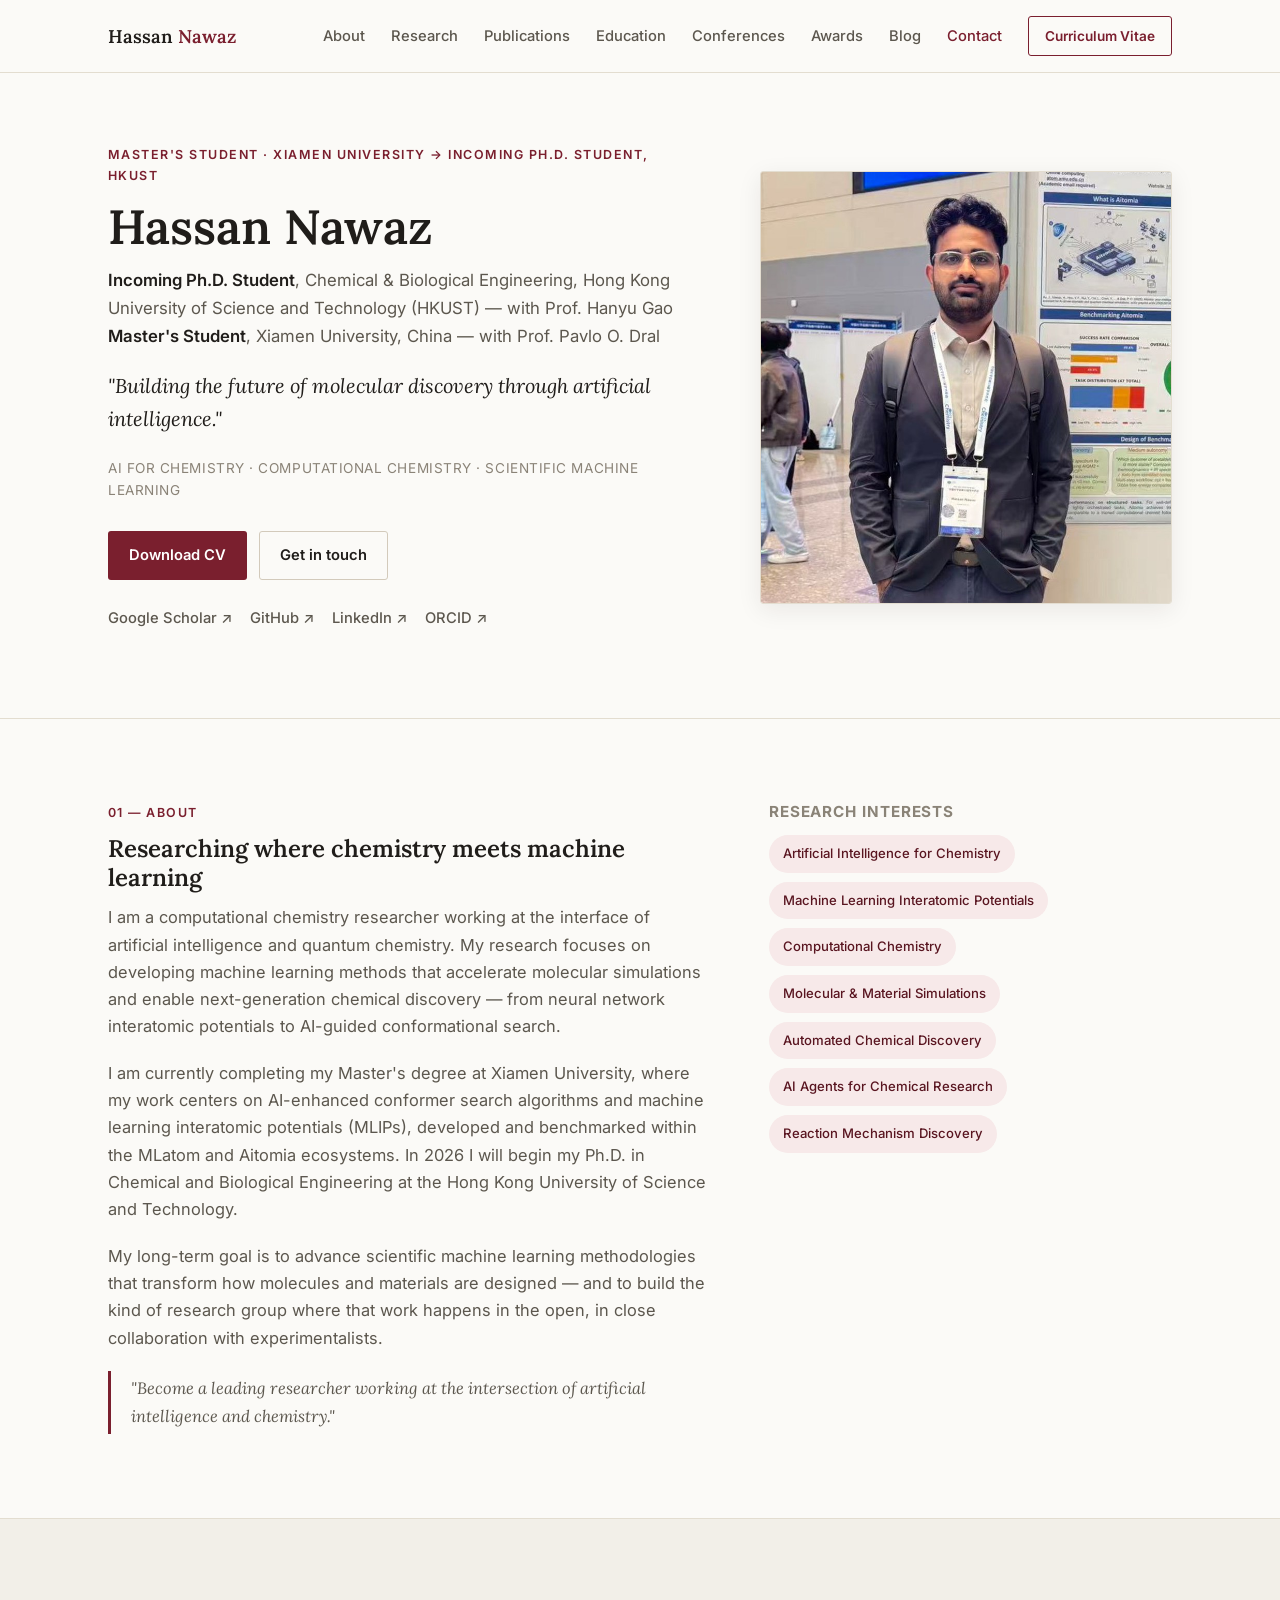
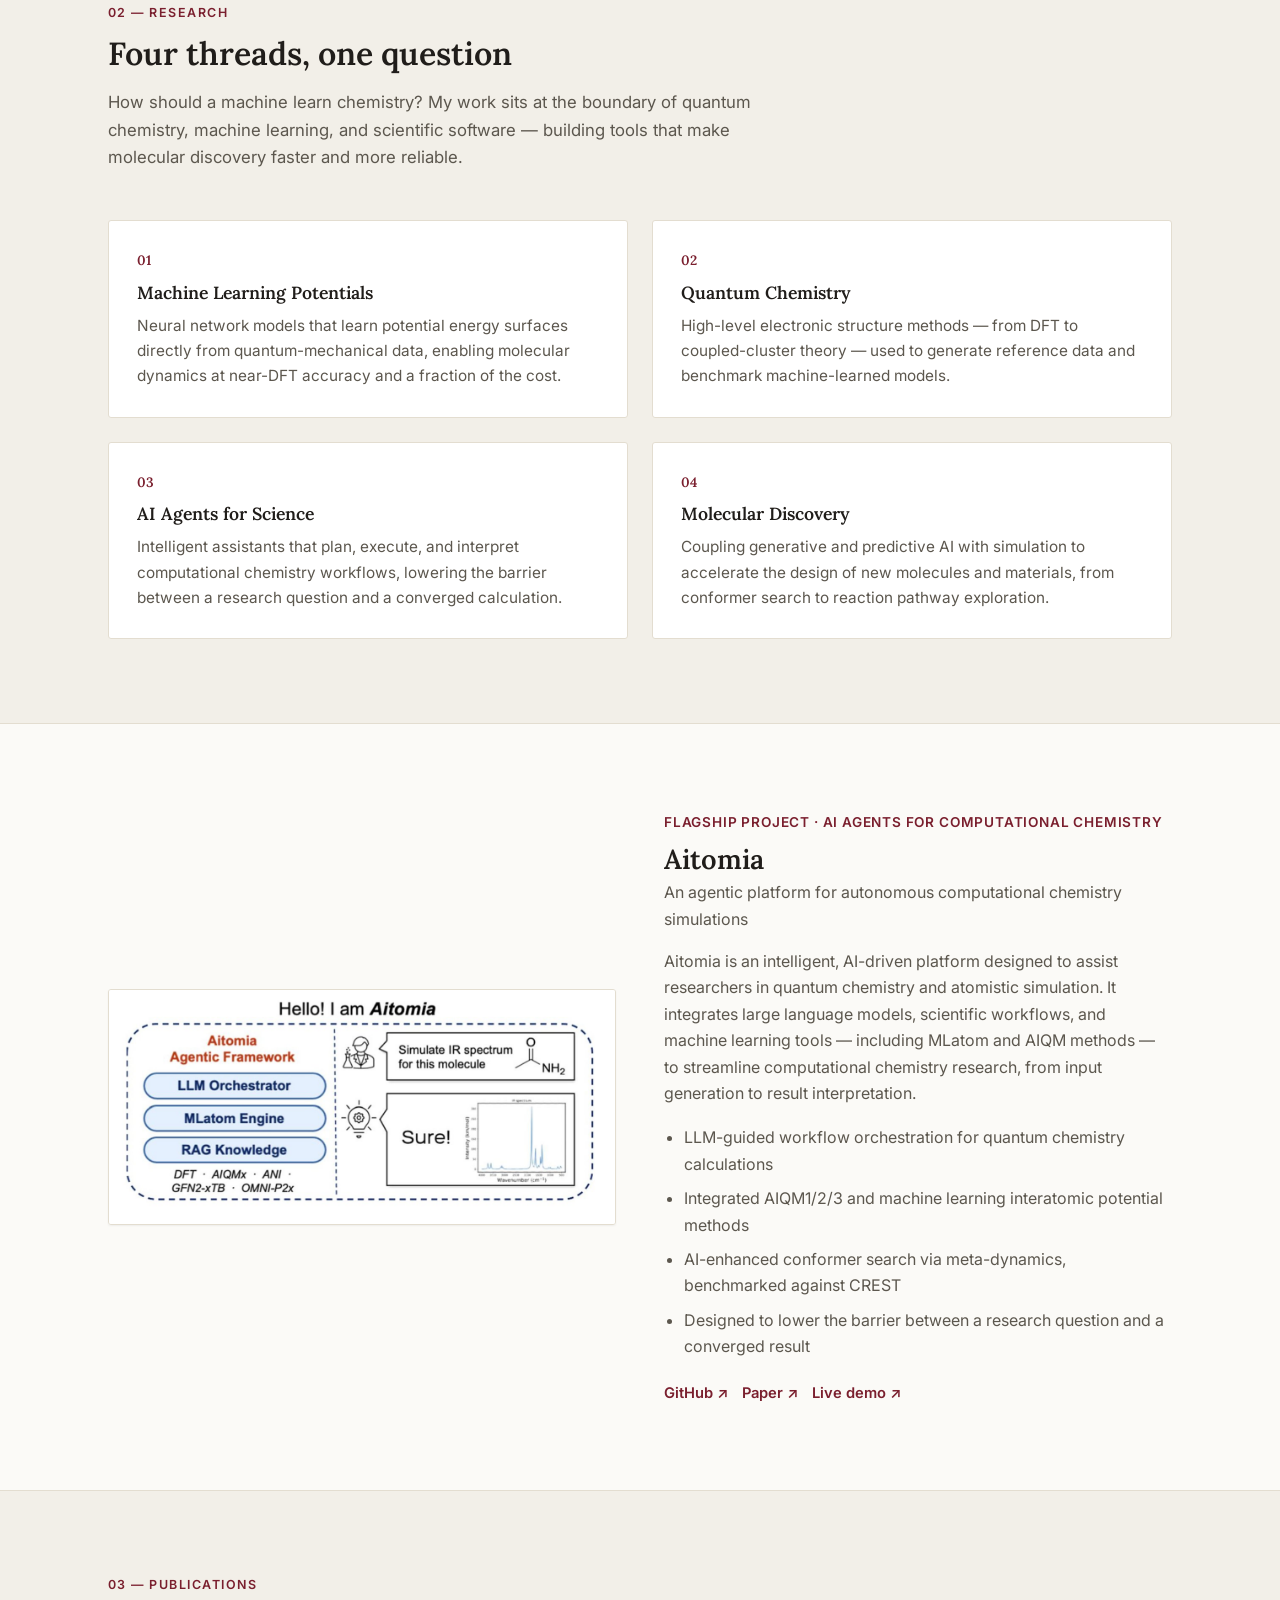
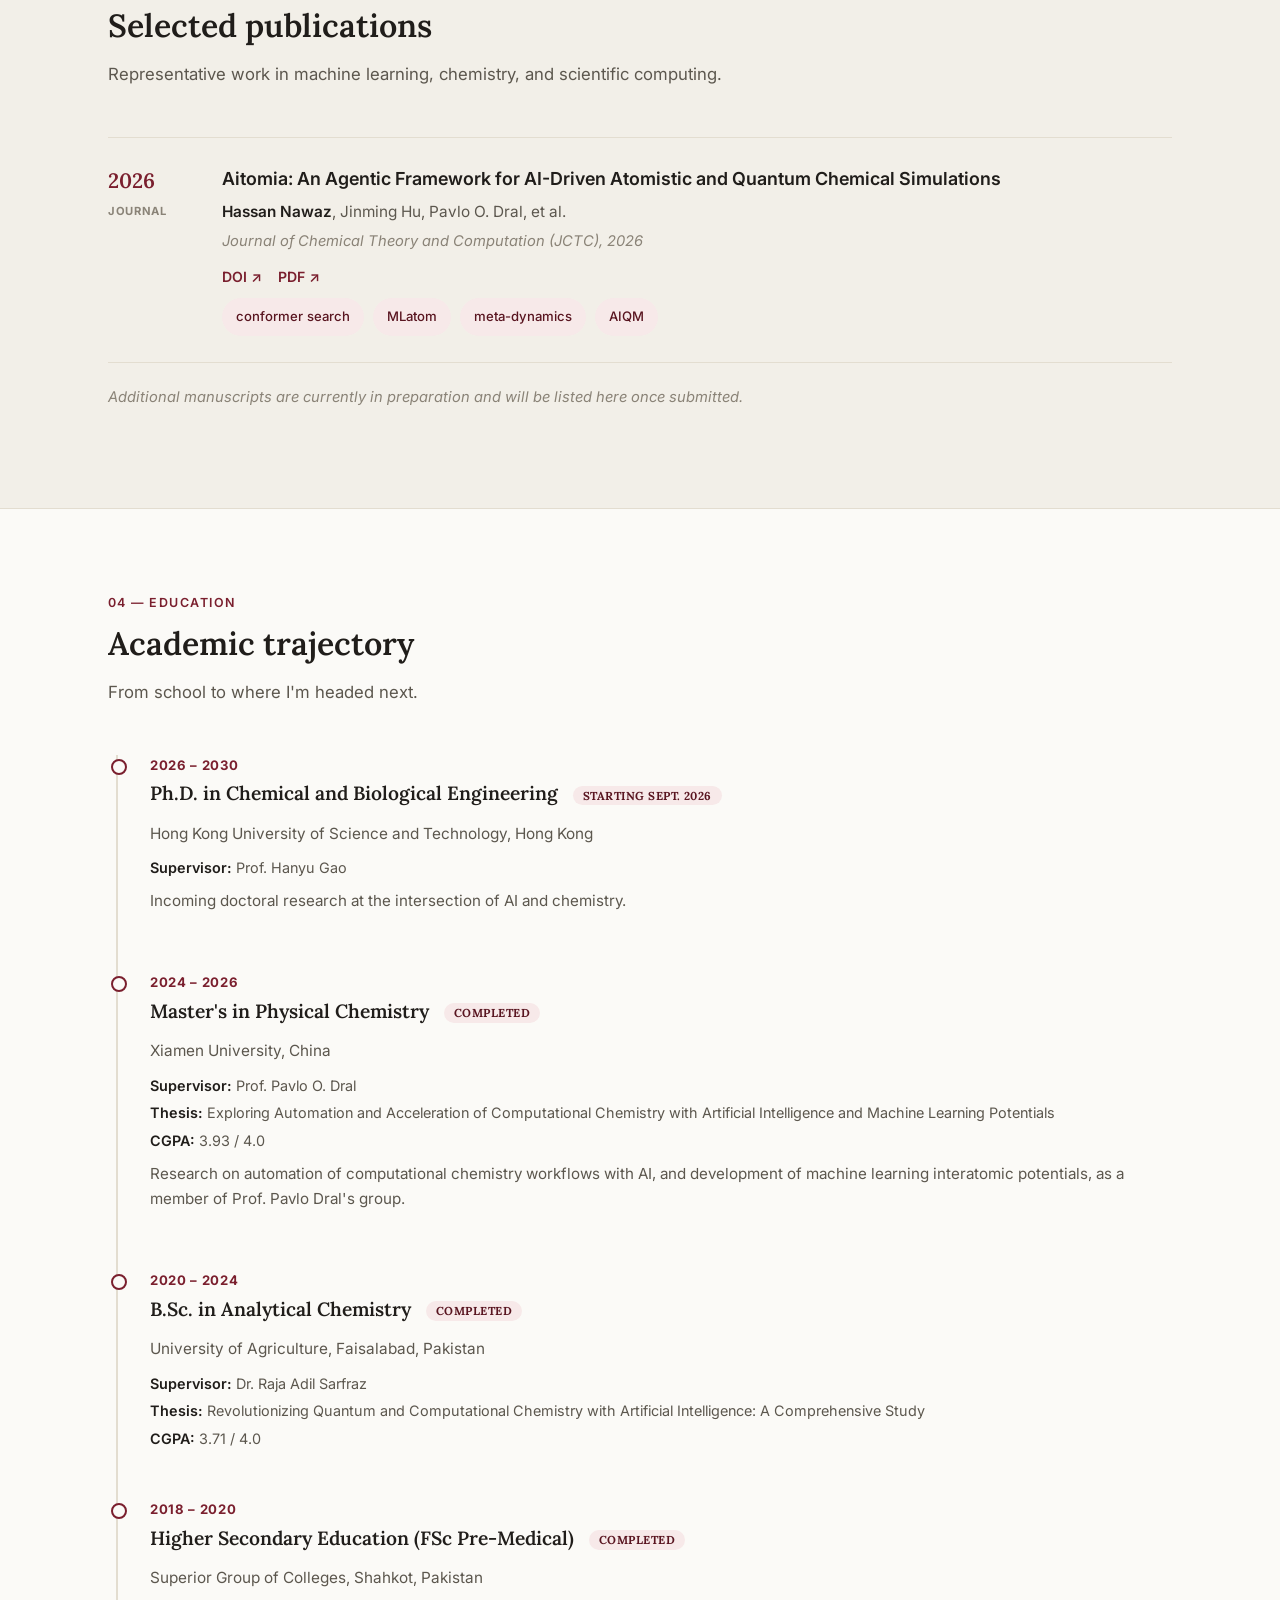
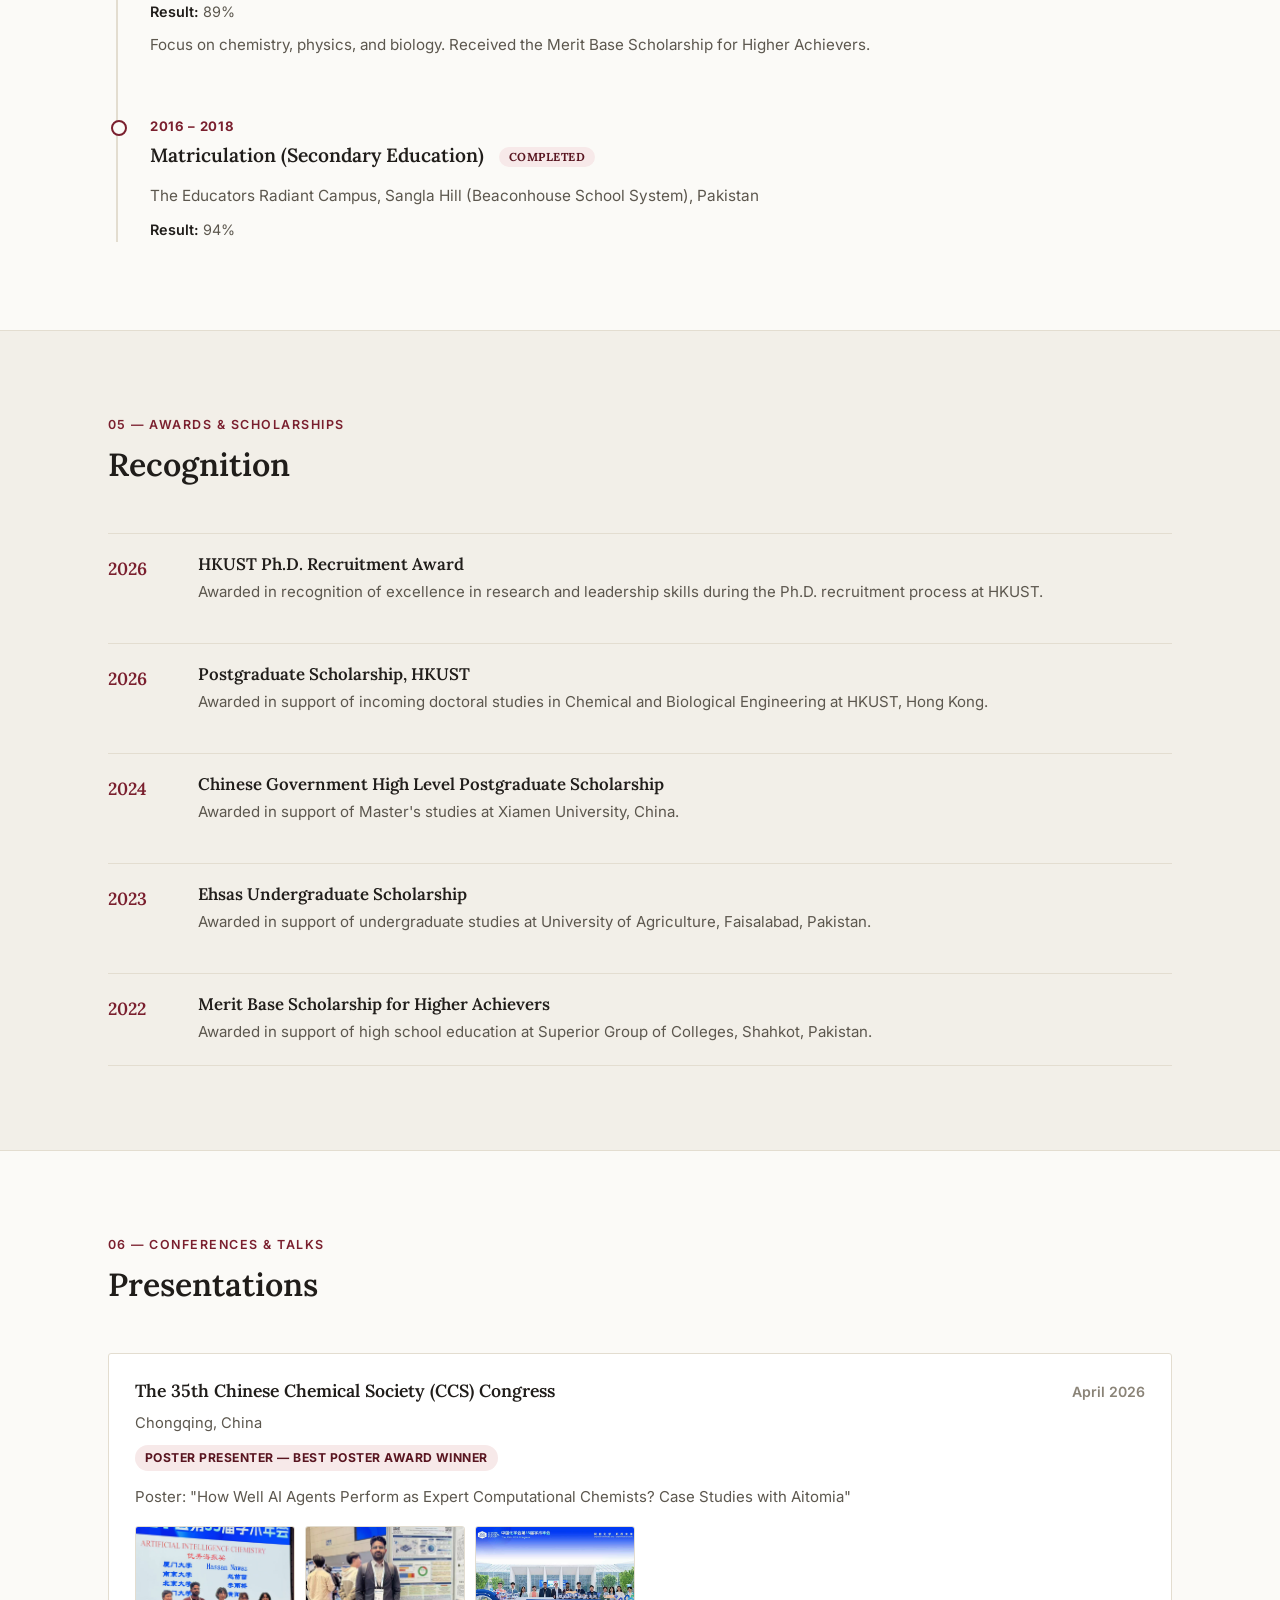
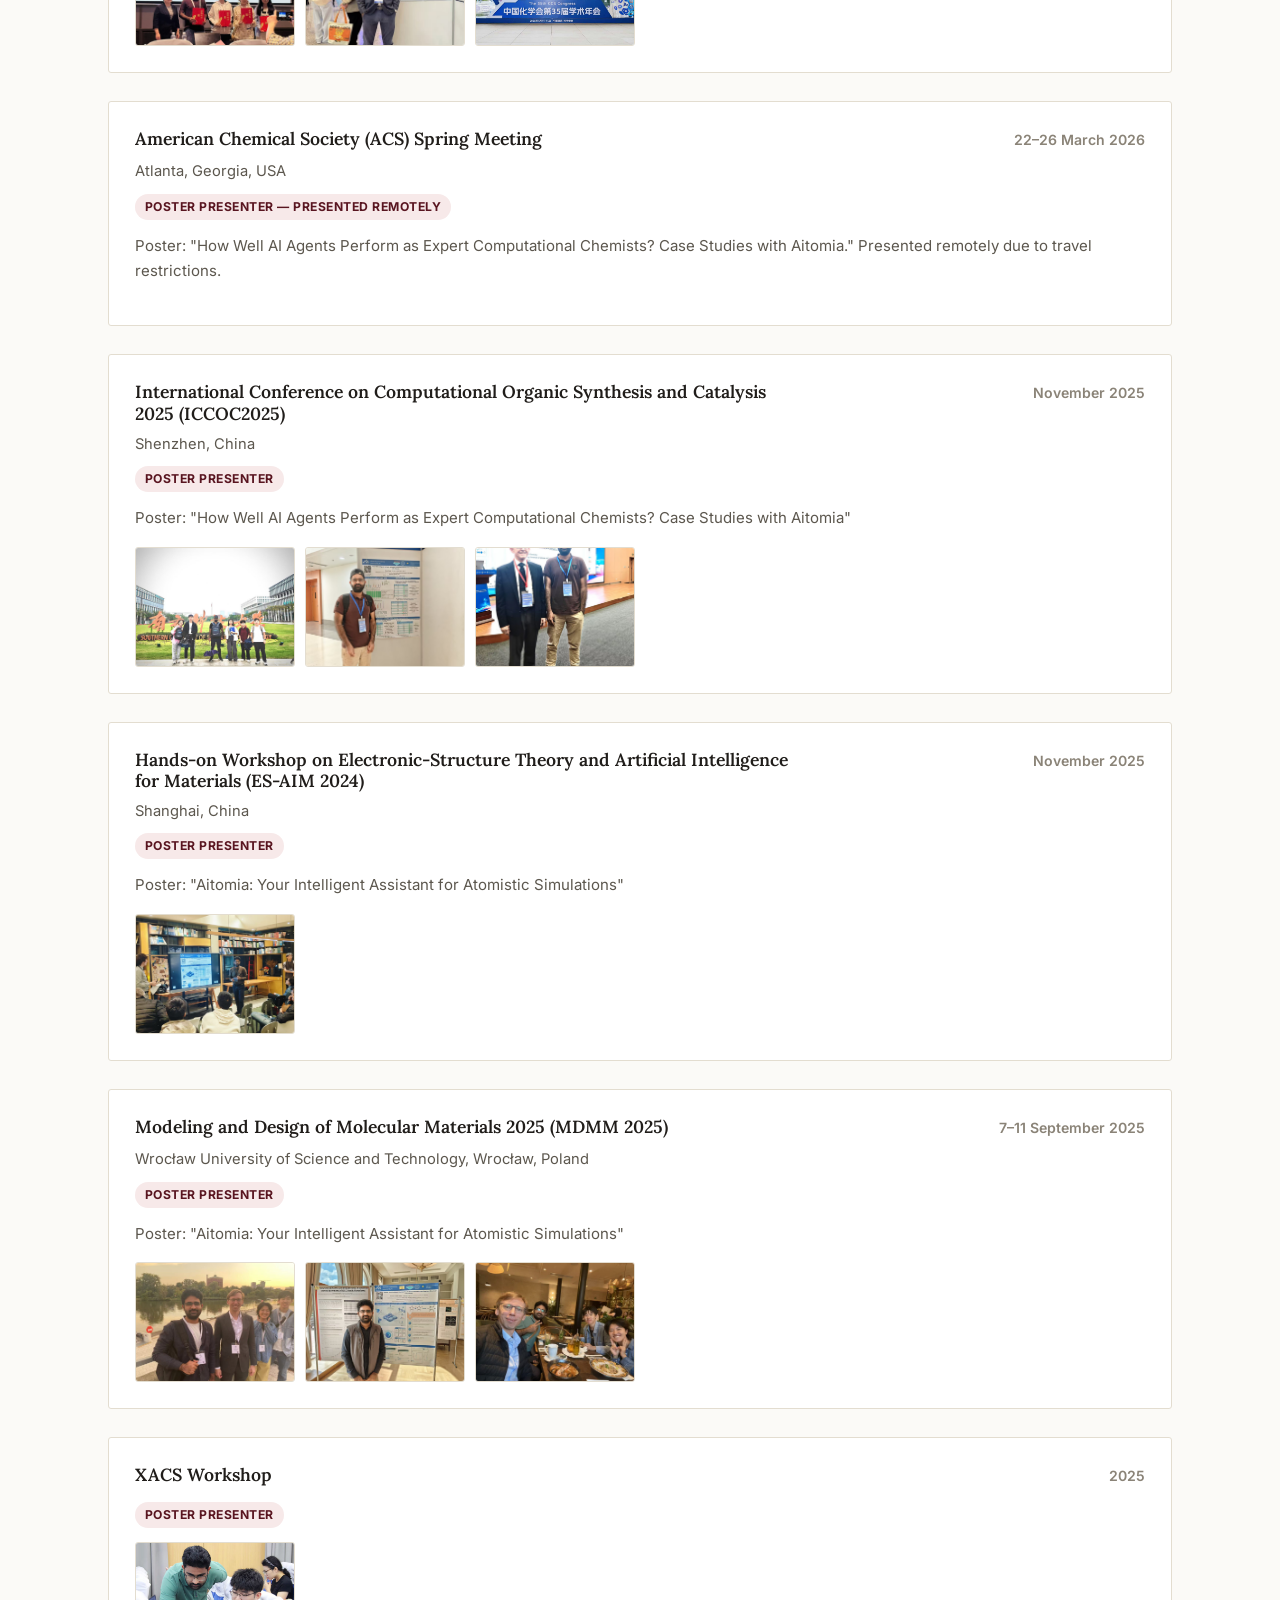
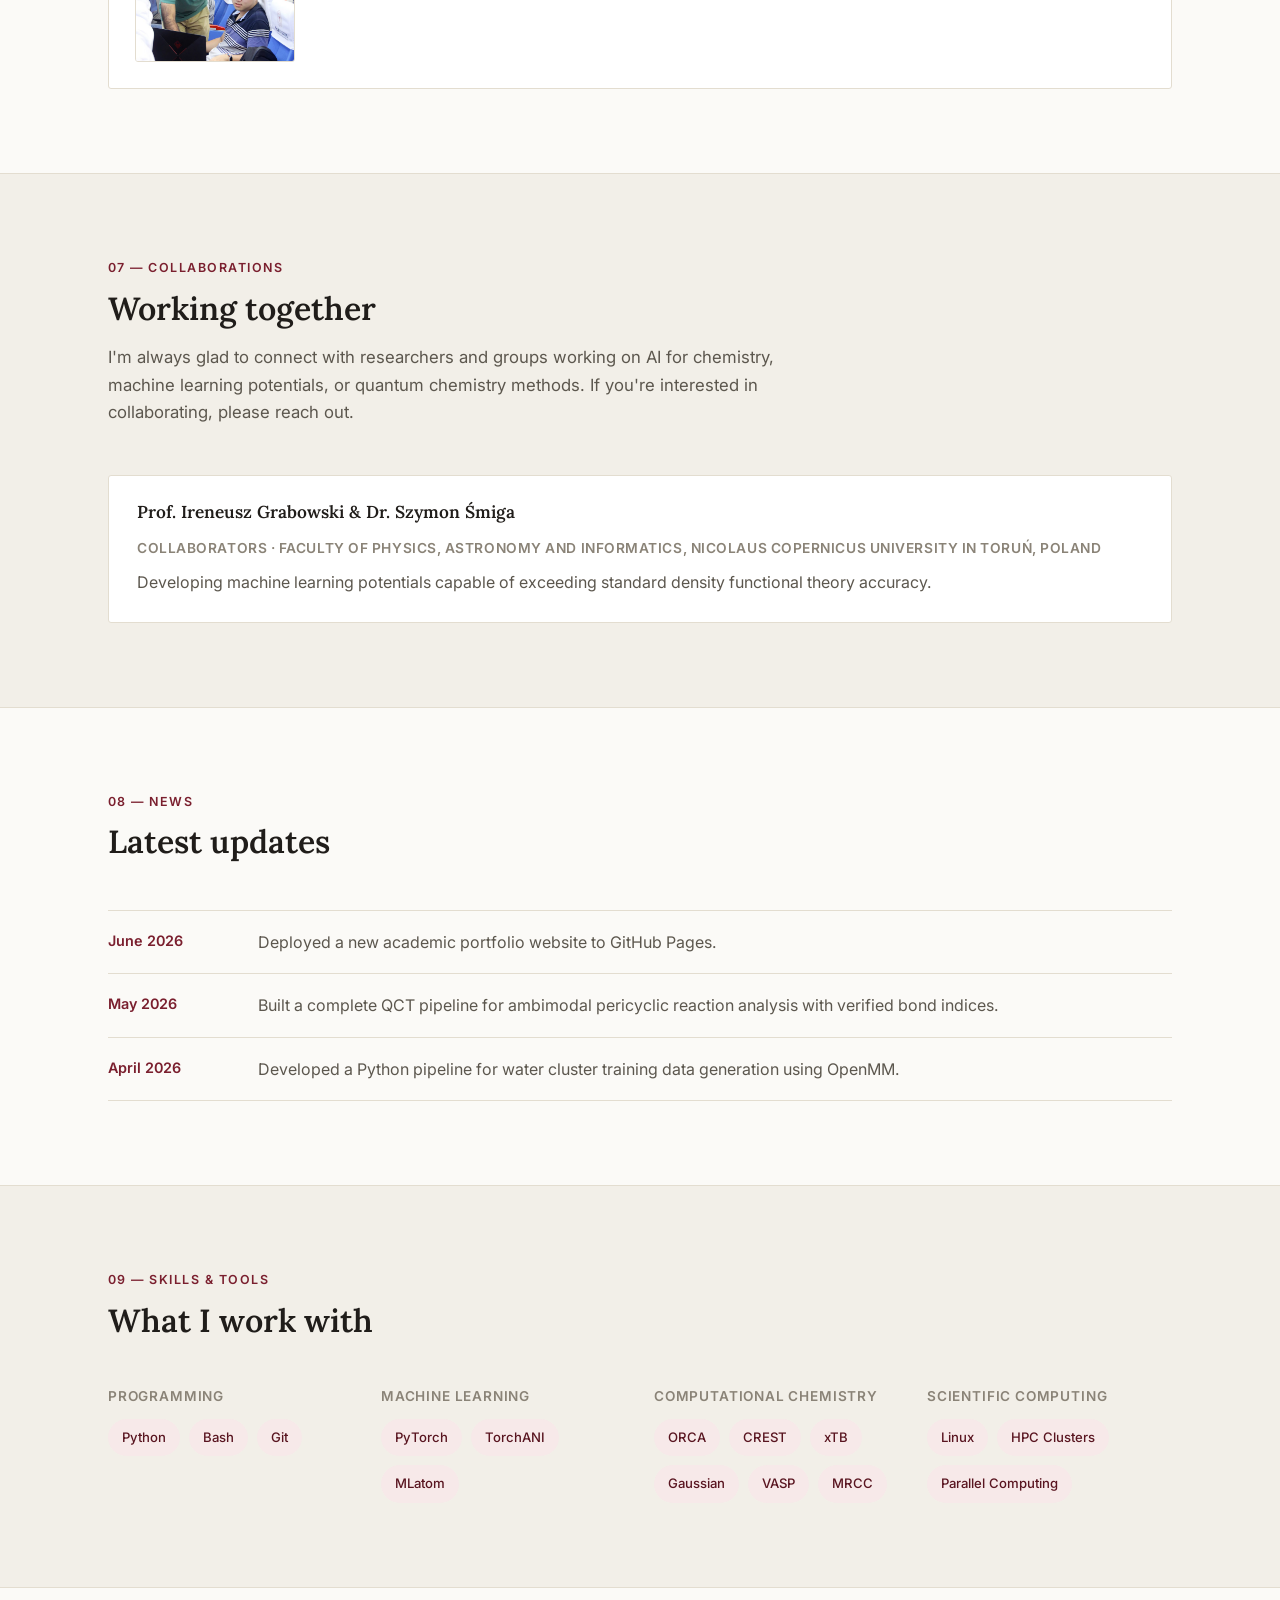
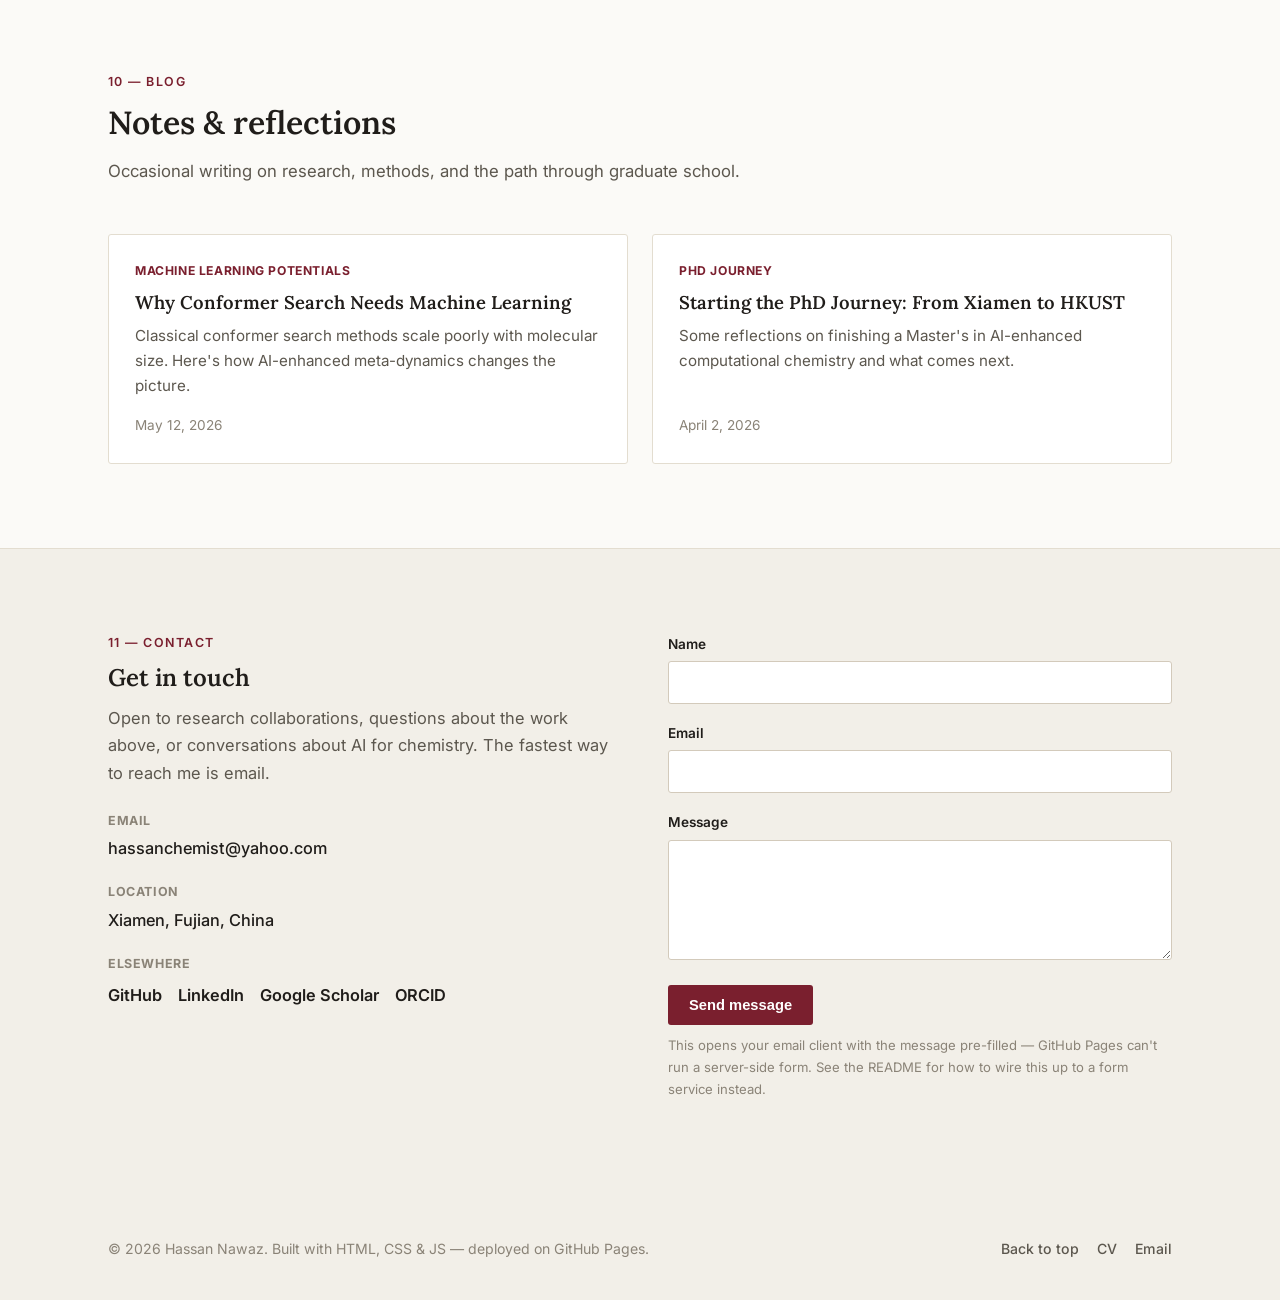
==== index.html @ 20b6de0a "Initial commit: academic personal website Static HTML/CSS/JS site for Hassan Nawaz — About, Research" ====
<!DOCTYPE html>
<html lang="en">
<head>
<meta charset="UTF-8">
<meta name="viewport" content="width=device-width, initial-scale=1.0">
<title>Hassan Nawaz — AI for Chemistry</title>
<meta name="description" content="Hassan Nawaz — Master's student at Xiamen University, incoming Ph.D. student at HKUST. Research on AI-enhanced computational chemistry and machine learning interatomic potentials.">
<link rel="icon" type="image/svg+xml" href="images/favicon.svg">
<link rel="preconnect" href="https://fonts.googleapis.com">
<link rel="preconnect" href="https://fonts.gstatic.com" crossorigin>
<link href="https://fonts.googleapis.com/css2?family=Inter:wght@400;500;600;700&family=Lora:ital,wght@0,500;0,600;1,500&display=swap" rel="stylesheet">
<link rel="stylesheet" href="css/style.css">
</head>
<body>

<header class="site-header">
  <div class="nav-inner">
    <a href="#top" class="brand">Hassan <span>Nawaz</span></a>
    <nav class="nav-links" id="navLinks">
      <a href="#about">About</a>
      <a href="#research">Research</a>
      <a href="#publications">Publications</a>
      <a href="#education">Education</a>
      <a href="#conferences">Conferences</a>
      <a href="#awards">Awards</a>
      <a href="blog/index.html">Blog</a>
      <a href="#contact">Contact</a>
      <a href="cv/hassan-cv.pdf" class="nav-cta" target="_blank" rel="noopener">Curriculum Vitae</a>
    </nav>
    <button class="nav-toggle" id="navToggle" aria-label="Toggle navigation" aria-expanded="false">
      <svg width="18" height="14" viewBox="0 0 18 14" fill="none"><path d="M0 1h18M0 7h18M0 13h18" stroke="currentColor" stroke-width="1.6"/></svg>
    </button>
  </div>
</header>

<main id="top">

  <!-- ============ HERO ============ -->
  <section class="hero">
    <div class="container hero-inner">
      <div>
        <span class="eyebrow">Master's Student · Xiamen University → Incoming Ph.D. Student, HKUST</span>
        <h1>Hassan Nawaz</h1>
        <p class="hero-position">
          <strong>Incoming Ph.D. Student</strong>, Chemical &amp; Biological Engineering, Hong Kong University of Science and Technology (HKUST) — with Prof. Hanyu Gao<br>
          <strong>Master's Student</strong>, Xiamen University, China — with Prof. Pavlo O. Dral
        </p>
        <p class="hero-tagline">"Building the future of molecular discovery through artificial intelligence."</p>
        <p class="hero-focus">AI for Chemistry · Computational Chemistry · Scientific Machine Learning</p>
        <div class="hero-actions">
          <a href="cv/hassan-cv.pdf" class="btn btn-primary" target="_blank" rel="noopener">Download CV</a>
          <a href="#contact" class="btn btn-ghost">Get in touch</a>
        </div>
        <div class="hero-links">
          <a href="https://scholar.google.com/citations?user=_JOKn14AAAAJ&hl=en" target="_blank" rel="noopener">Google Scholar ↗</a>
          <a href="https://github.com/hassan-nawaz-awan" target="_blank" rel="noopener">GitHub ↗</a>
          <a href="https://www.linkedin.com/in/hassan-nawaz-a5059b302" target="_blank" rel="noopener">LinkedIn ↗</a>
          <a href="https://orcid.org/0009-0008-6332-7162" target="_blank" rel="noopener">ORCID ↗</a>
        </div>
      </div>
      <div class="hero-photo">
        <img src="images/hassan-profile.jpg" alt="Portrait of Hassan Nawaz">
      </div>
    </div>
  </section>

  <!-- ============ ABOUT ============ -->
  <section id="about">
    <div class="container about-grid">
      <div class="about-text">
        <span class="eyebrow">01 — About</span>
        <h2>Researching where chemistry meets machine learning</h2>
        <p>I am a computational chemistry researcher working at the interface of artificial intelligence and quantum chemistry. My research focuses on developing machine learning methods that accelerate molecular simulations and enable next-generation chemical discovery — from neural network interatomic potentials to AI-guided conformational search.</p>
        <p>I am currently completing my Master's degree at Xiamen University, where my work centers on AI-enhanced conformer search algorithms and machine learning interatomic potentials (MLIPs), developed and benchmarked within the MLatom and Aitomia ecosystems. In 2026 I will begin my Ph.D. in Chemical and Biological Engineering at the Hong Kong University of Science and Technology.</p>
        <p>My long-term goal is to advance scientific machine learning methodologies that transform how molecules and materials are designed — and to build the kind of research group where that work happens in the open, in close collaboration with experimentalists.</p>
        <p class="pull-quote">"Become a leading researcher working at the intersection of artificial intelligence and chemistry."</p>
      </div>
      <div class="about-aside">
        <h3>Research interests</h3>
        <ul class="interest-tags">
          <li class="tag">Artificial Intelligence for Chemistry</li>
          <li class="tag">Machine Learning Interatomic Potentials</li>
          <li class="tag">Computational Chemistry</li>
          <li class="tag">Molecular &amp; Material Simulations</li>
          <li class="tag">Automated Chemical Discovery</li>
          <li class="tag">AI Agents for Chemical Research</li>
          <li class="tag">Reaction Mechanism Discovery</li>
        </ul>
      </div>
    </div>
  </section>

  <!-- ============ RESEARCH ============ -->
  <section id="research" class="section-alt">
    <div class="container">
      <div class="section-head">
        <span class="eyebrow">02 — Research</span>
        <h2>Four threads, one question</h2>
        <p>How should a machine learn chemistry? My work sits at the boundary of quantum chemistry, machine learning, and scientific software — building tools that make molecular discovery faster and more reliable.</p>
      </div>
      <div class="research-grid">
        <div class="card">
          <span class="card-index">01</span>
          <h3>Machine Learning Potentials</h3>
          <p>Neural network models that learn potential energy surfaces directly from quantum-mechanical data, enabling molecular dynamics at near-DFT accuracy and a fraction of the cost.</p>
        </div>
        <div class="card">
          <span class="card-index">02</span>
          <h3>Quantum Chemistry</h3>
          <p>High-level electronic structure methods — from DFT to coupled-cluster theory — used to generate reference data and benchmark machine-learned models.</p>
        </div>
        <div class="card">
          <span class="card-index">03</span>
          <h3>AI Agents for Science</h3>
          <p>Intelligent assistants that plan, execute, and interpret computational chemistry workflows, lowering the barrier between a research question and a converged calculation.</p>
        </div>
        <div class="card">
          <span class="card-index">04</span>
          <h3>Molecular Discovery</h3>
          <p>Coupling generative and predictive AI with simulation to accelerate the design of new molecules and materials, from conformer search to reaction pathway exploration.</p>
        </div>
      </div>
    </div>
  </section>

  <!-- ============ FEATURED PROJECT ============ -->
  <section id="project">
    <div class="container project">
      <div class="project-media">
        <img src="images/aitomia.jpg" alt="Aitomia platform screenshot">
      </div>
      <div>
        <span class="project-eyebrow">Flagship Project · AI Agents for Computational Chemistry</span>
        <h3>Aitomia</h3>
        <p class="project-sub">An agentic platform for autonomous computational chemistry simulations</p>
        <p class="project-desc">Aitomia is an intelligent, AI-driven platform designed to assist researchers in quantum chemistry and atomistic simulation. It integrates large language models, scientific workflows, and machine learning tools — including MLatom and AIQM methods — to streamline computational chemistry research, from input generation to result interpretation.</p>
        <ul>
          <li>LLM-guided workflow orchestration for quantum chemistry calculations</li>
          <li>Integrated AIQM1/2/3 and machine learning interatomic potential methods</li>
          <li>AI-enhanced conformer search via meta-dynamics, benchmarked against CREST</li>
          <li>Designed to lower the barrier between a research question and a converged result</li>
        </ul>
        <div class="project-links">
          <a href="https://github.com/dralgroup/aitomia/" target="_blank" rel="noopener">GitHub ↗</a>
          <a href="https://pubs.acs.org/doi/10.1021/acs.jctc.6c00591" target="_blank" rel="noopener">Paper ↗</a>
          <a href="https://atom.xmu.edu.cn/login" target="_blank" rel="noopener">Live demo ↗</a>
        </div>
      </div>
    </div>
  </section>

  <!-- ============ PUBLICATIONS ============ -->
  <section id="publications" class="section-alt">
    <div class="container">
      <div class="section-head">
        <span class="eyebrow">03 — Publications</span>
        <h2>Selected publications</h2>
        <p>Representative work in machine learning, chemistry, and scientific computing.</p>
      </div>
      <ul class="pub-list">
        <li class="pub-item">
          <div>
            <span class="pub-year">2026</span>
            <span class="pub-type">Journal</span>
          </div>
          <div>
            <p class="pub-title">Aitomia: An Agentic Framework for AI-Driven Atomistic and Quantum Chemical Simulations</p>
            <p class="pub-authors"><strong>Hassan Nawaz</strong>, Jinming Hu, Pavlo O. Dral, et al.</p>
            <p class="pub-venue">Journal of Chemical Theory and Computation (JCTC), 2026</p>
            <div class="pub-links">
              <a href="https://doi.org/10.1021/acs.jctc.6c00591" target="_blank" rel="noopener">DOI ↗</a>
              <a href="https://pubs.acs.org/doi/pdf/10.1021/acs.jctc.6c00591" target="_blank" rel="noopener">PDF ↗</a>
            </div>
            <ul class="interest-tags">
              <li class="tag">conformer search</li>
              <li class="tag">MLatom</li>
              <li class="tag">meta-dynamics</li>
              <li class="tag">AIQM</li>
            </ul>
          </div>
        </li>
      </ul>
      <p class="pub-note">Additional manuscripts are currently in preparation and will be listed here once submitted.</p>
    </div>
  </section>

  <!-- ============ EDUCATION / TIMELINE ============ -->
  <section id="education">
    <div class="container">
      <div class="section-head">
        <span class="eyebrow">04 — Education</span>
        <h2>Academic trajectory</h2>
        <p>From school to where I'm headed next.</p>
      </div>
      <div class="timeline">

        <div class="timeline-item">
          <div class="timeline-period">2026 – 2030</div>
          <h3>Ph.D. in Chemical and Biological Engineering <span class="status-pill">Starting Sept. 2026</span></h3>
          <p class="timeline-inst">Hong Kong University of Science and Technology, Hong Kong</p>
          <p class="timeline-meta"><strong>Supervisor:</strong> Prof. Hanyu Gao</p>
          <p class="timeline-desc">Incoming doctoral research at the intersection of AI and chemistry.</p>
        </div>

        <div class="timeline-item">
          <div class="timeline-period">2024 – 2026</div>
          <h3>Master's in Physical Chemistry <span class="status-pill">Completed</span></h3>
          <p class="timeline-inst">Xiamen University, China</p>
          <p class="timeline-meta"><strong>Supervisor:</strong> Prof. Pavlo O. Dral</p>
          <p class="timeline-meta"><strong>Thesis:</strong> Exploring Automation and Acceleration of Computational Chemistry with Artificial Intelligence and Machine Learning Potentials</p>
          <p class="timeline-meta"><strong>CGPA:</strong> 3.93 / 4.0</p>
          <p class="timeline-desc">Research on automation of computational chemistry workflows with AI, and development of machine learning interatomic potentials, as a member of Prof. Pavlo Dral's group.</p>
        </div>

        <div class="timeline-item">
          <div class="timeline-period">2020 – 2024</div>
          <h3>B.Sc. in Analytical Chemistry <span class="status-pill">Completed</span></h3>
          <p class="timeline-inst">University of Agriculture, Faisalabad, Pakistan</p>
          <p class="timeline-meta"><strong>Supervisor:</strong> Dr. Raja Adil Sarfraz</p>
          <p class="timeline-meta"><strong>Thesis:</strong> Revolutionizing Quantum and Computational Chemistry with Artificial Intelligence: A Comprehensive Study</p>
          <p class="timeline-meta"><strong>CGPA:</strong> 3.71 / 4.0</p>
        </div>

        <div class="timeline-item">
          <div class="timeline-period">2018 – 2020</div>
          <h3>Higher Secondary Education (FSc Pre-Medical) <span class="status-pill">Completed</span></h3>
          <p class="timeline-inst">Superior Group of Colleges, Shahkot, Pakistan</p>
          <p class="timeline-meta"><strong>Result:</strong> 89%</p>
          <p class="timeline-desc">Focus on chemistry, physics, and biology. Received the Merit Base Scholarship for Higher Achievers.</p>
        </div>

        <div class="timeline-item">
          <div class="timeline-period">2016 – 2018</div>
          <h3>Matriculation (Secondary Education) <span class="status-pill">Completed</span></h3>
          <p class="timeline-inst">The Educators Radiant Campus, Sangla Hill (Beaconhouse School System), Pakistan</p>
          <p class="timeline-meta"><strong>Result:</strong> 94%</p>
        </div>

      </div>
    </div>
  </section>

  <!-- ============ AWARDS ============ -->
  <section id="awards" class="section-alt">
    <div class="container">
      <div class="section-head">
        <span class="eyebrow">05 — Awards &amp; Scholarships</span>
        <h2>Recognition</h2>
      </div>
      <ul class="awards-list">
        <li class="award-item">
          <span class="award-year">2026</span>
          <div>
            <h3>HKUST Ph.D. Recruitment Award</h3>
            <p>Awarded in recognition of excellence in research and leadership skills during the Ph.D. recruitment process at HKUST.</p>
          </div>
        </li>
        <li class="award-item">
          <span class="award-year">2026</span>
          <div>
            <h3>Postgraduate Scholarship, HKUST</h3>
            <p>Awarded in support of incoming doctoral studies in Chemical and Biological Engineering at HKUST, Hong Kong.</p>
          </div>
        </li>
        <li class="award-item">
          <span class="award-year">2024</span>
          <div>
            <h3>Chinese Government High Level Postgraduate Scholarship</h3>
            <p>Awarded in support of Master's studies at Xiamen University, China.</p>
          </div>
        </li>
        <li class="award-item">
          <span class="award-year">2023</span>
          <div>
            <h3>Ehsas Undergraduate Scholarship</h3>
            <p>Awarded in support of undergraduate studies at University of Agriculture, Faisalabad, Pakistan.</p>
          </div>
        </li>
        <li class="award-item">
          <span class="award-year">2022</span>
          <div>
            <h3>Merit Base Scholarship for Higher Achievers</h3>
            <p>Awarded in support of high school education at Superior Group of Colleges, Shahkot, Pakistan.</p>
          </div>
        </li>
      </ul>
    </div>
  </section>

  <!-- ============ CONFERENCES ============ -->
  <section id="conferences">
    <div class="container">
      <div class="section-head">
        <span class="eyebrow">06 — Conferences &amp; Talks</span>
        <h2>Presentations</h2>
      </div>
      <div class="conf-list">

        <article class="conf-card">
          <div class="conf-head">
            <h3>The 35th Chinese Chemical Society (CCS) Congress</h3>
            <span class="conf-year">April 2026</span>
          </div>
          <p class="conf-loc">Chongqing, China</p>
          <span class="conf-role">Poster Presenter — Best Poster Award Winner</span>
          <p class="conf-desc">Poster: "How Well AI Agents Perform as Expert Computational Chemists? Case Studies with Aitomia"</p>
          <div class="conf-gallery">
            <button type="button" data-img="images/conferences/ccs_1st_image.jpg" data-caption="Receiving the best poster award at the 35th Chinese Chemical Society (CCS) Congress in Chongqing, China, April 2026."><img src="images/conferences/ccs_1st_image.jpg" alt="CCS congress photo 1" loading="lazy"></button>
            <button type="button" data-img="images/conferences/ccs_2nd_image.jpg" data-caption="Attended the CCS 35th meeting with the research group from Xiamen University, including advisor Prof. Pavlo Dral (center)."><img src="images/conferences/ccs_2nd_image.jpg" alt="CCS congress photo 2" loading="lazy"></button>
            <button type="button" data-img="images/conferences/ccs_3rd_image.jpg" data-caption="Presenting research on AI agents for computational chemistry at the CCS 35th meeting, April 2026."><img src="images/conferences/ccs_3rd_image.jpg" alt="CCS congress photo 3" loading="lazy"></button>
          </div>
        </article>

        <article class="conf-card">
          <div class="conf-head">
            <h3>American Chemical Society (ACS) Spring Meeting</h3>
            <span class="conf-year">22–26 March 2026</span>
          </div>
          <p class="conf-loc">Atlanta, Georgia, USA</p>
          <span class="conf-role">Poster Presenter — presented remotely</span>
          <p class="conf-desc">Poster: "How Well AI Agents Perform as Expert Computational Chemists? Case Studies with Aitomia." Presented remotely due to travel restrictions.</p>
        </article>

        <article class="conf-card">
          <div class="conf-head">
            <h3>International Conference on Computational Organic Synthesis and Catalysis 2025 (ICCOC2025)</h3>
            <span class="conf-year">November 2025</span>
          </div>
          <p class="conf-loc">Shenzhen, China</p>
          <span class="conf-role">Poster Presenter</span>
          <p class="conf-desc">Poster: "How Well AI Agents Perform as Expert Computational Chemists? Case Studies with Aitomia"</p>
          <div class="conf-gallery">
            <button type="button" data-img="images/conferences/iccoc25_1st_image.jpg" data-caption="With fellow conference attendees outside the Southern University of Science and Technology campus, the venue for ICCOC2025."><img src="images/conferences/iccoc25_1st_image.jpg" alt="ICCOC25 photo 1" loading="lazy"></button>
            <button type="button" data-img="images/conferences/iccoc25_2nd_image.jpg" data-caption="Presenting the poster 'How Well AI Agents Perform as Expert Computational Chemists? Case Studies with Aitomia' at ICCOC2025."><img src="images/conferences/iccoc25_2nd_image.jpg" alt="ICCOC25 photo 2" loading="lazy"></button>
            <button type="button" data-img="images/conferences/iccoc25_3rd_image.jpg" data-caption="With a fellow researcher during a poster session at ICCOC2025."><img src="images/conferences/iccoc25_3rd_image.jpg" alt="ICCOC25 photo 3" loading="lazy"></button>
          </div>
        </article>

        <article class="conf-card">
          <div class="conf-head">
            <h3>Hands-on Workshop on Electronic-Structure Theory and Artificial Intelligence for Materials (ES-AIM 2024)</h3>
            <span class="conf-year">November 2025</span>
          </div>
          <p class="conf-loc">Shanghai, China</p>
          <span class="conf-role">Poster Presenter</span>
          <p class="conf-desc">Poster: "Aitomia: Your Intelligent Assistant for Atomistic Simulations"</p>
          <div class="conf-gallery">
            <button type="button" data-img="images/conferences/shanghai_1st_image.jpg" data-caption="Presenting Aitomia during the ES-AIM 2024 hands-on workshop in Shanghai."><img src="images/conferences/shanghai_1st_image.jpg" alt="Shanghai workshop photo" loading="lazy"></button>
          </div>
        </article>

        <article class="conf-card">
          <div class="conf-head">
            <h3>Modeling and Design of Molecular Materials 2025 (MDMM 2025)</h3>
            <span class="conf-year">7–11 September 2025</span>
          </div>
          <p class="conf-loc">Wrocław University of Science and Technology, Wrocław, Poland</p>
          <span class="conf-role">Poster Presenter</span>
          <p class="conf-desc">Poster: "Aitomia: Your Intelligent Assistant for Atomistic Simulations"</p>
          <div class="conf-gallery">
            <button type="button" data-img="images/conferences/mdmm25_1st_image.jpg" data-caption="With fellow MDMM 2025 attendees along the riverside in Wrocław, Poland."><img src="images/conferences/mdmm25_1st_image.jpg" alt="MDMM25 photo 1" loading="lazy"></button>
            <button type="button" data-img="images/conferences/mdmm25_2nd_image.jpg" data-caption="Presenting the Aitomia poster at MDMM 2025."><img src="images/conferences/mdmm25_2nd_image.jpg" alt="MDMM25 photo 2" loading="lazy"></button>
            <button type="button" data-img="images/conferences/mdmm25_3rd_image.jpg" data-caption="Dinner with colleagues during MDMM 2025."><img src="images/conferences/mdmm25_3rd_image.jpg" alt="MDMM25 photo 3" loading="lazy"></button>
          </div>
        </article>

        <article class="conf-card">
          <div class="conf-head">
            <h3>XACS Workshop</h3>
            <span class="conf-year">2025</span>
          </div>
          <span class="conf-role">Poster Presenter</span>
          <div class="conf-gallery">
            <button type="button" data-img="images/conferences/xacs_1st_image.jpg" data-caption="Poster presentation at the XACS workshop."><img src="images/conferences/xacs_1st_image.jpg" alt="XACS workshop photo" loading="lazy"></button>
          </div>
        </article>

      </div>
    </div>
  </section>

  <!-- ============ COLLABORATIONS ============ -->
  <section id="collaborations" class="section-alt">
    <div class="container">
      <div class="section-head">
        <span class="eyebrow">07 — Collaborations</span>
        <h2>Working together</h2>
        <p>I'm always glad to connect with researchers and groups working on AI for chemistry, machine learning potentials, or quantum chemistry methods. If you're interested in collaborating, please reach out.</p>
      </div>
      <div class="collab-item">
        <h3>Prof. Ireneusz Grabowski &amp; Dr. Szymon Śmiga</h3>
        <p class="collab-role">Collaborators · Faculty of Physics, Astronomy and Informatics, Nicolaus Copernicus University in Toruń, Poland</p>
        <p>Developing machine learning potentials capable of exceeding standard density functional theory accuracy.</p>
      </div>
    </div>
  </section>

  <!-- ============ NEWS ============ -->
  <section id="news">
    <div class="container">
      <div class="section-head">
        <span class="eyebrow">08 — News</span>
        <h2>Latest updates</h2>
      </div>
      <ul class="news-list">
        <li class="news-item">
          <span class="news-date">June 2026</span>
          <p>Deployed a new academic portfolio website to GitHub Pages.</p>
        </li>
        <li class="news-item">
          <span class="news-date">May 2026</span>
          <p>Built a complete QCT pipeline for ambimodal pericyclic reaction analysis with verified bond indices.</p>
        </li>
        <li class="news-item">
          <span class="news-date">April 2026</span>
          <p>Developed a Python pipeline for water cluster training data generation using OpenMM.</p>
        </li>
      </ul>
    </div>
  </section>

  <!-- ============ SKILLS ============ -->
  <section id="skills" class="section-alt">
    <div class="container">
      <div class="section-head">
        <span class="eyebrow">09 — Skills &amp; Tools</span>
        <h2>What I work with</h2>
      </div>
      <div class="skills-grid">
        <div>
          <h3>Programming</h3>
          <ul class="tag-list"><li class="tag">Python</li><li class="tag">Bash</li><li class="tag">Git</li></ul>
        </div>
        <div>
          <h3>Machine Learning</h3>
          <ul class="tag-list"><li class="tag">PyTorch</li><li class="tag">TorchANI</li><li class="tag">MLatom</li></ul>
        </div>
        <div>
          <h3>Computational Chemistry</h3>
          <ul class="tag-list"><li class="tag">ORCA</li><li class="tag">CREST</li><li class="tag">xTB</li><li class="tag">Gaussian</li><li class="tag">VASP</li><li class="tag">MRCC</li></ul>
        </div>
        <div>
          <h3>Scientific Computing</h3>
          <ul class="tag-list"><li class="tag">Linux</li><li class="tag">HPC Clusters</li><li class="tag">Parallel Computing</li></ul>
        </div>
      </div>
    </div>
  </section>

  <!-- ============ BLOG TEASER ============ -->
  <section id="blog">
    <div class="container">
      <div class="section-head">
        <span class="eyebrow">10 — Blog</span>
        <h2>Notes &amp; reflections</h2>
        <p>Occasional writing on research, methods, and the path through graduate school.</p>
      </div>
      <div class="blog-grid">
        <a class="blog-card" href="blog/why-conformer-search-needs-ml.html">
          <span class="blog-cat">Machine Learning Potentials</span>
          <h3>Why Conformer Search Needs Machine Learning</h3>
          <p>Classical conformer search methods scale poorly with molecular size. Here's how AI-enhanced meta-dynamics changes the picture.</p>
          <span class="blog-date">May 12, 2026</span>
        </a>
        <a class="blog-card" href="blog/starting-the-phd-journey.html">
          <span class="blog-cat">PhD Journey</span>
          <h3>Starting the PhD Journey: From Xiamen to HKUST</h3>
          <p>Some reflections on finishing a Master's in AI-enhanced computational chemistry and what comes next.</p>
          <span class="blog-date">April 2, 2026</span>
        </a>
      </div>
    </div>
  </section>

  <!-- ============ CONTACT ============ -->
  <section id="contact" class="section-alt">
    <div class="container contact-grid">
      <div class="contact-info">
        <span class="eyebrow">11 — Contact</span>
        <h2>Get in touch</h2>
        <p>Open to research collaborations, questions about the work above, or conversations about AI for chemistry. The fastest way to reach me is email.</p>
        <div class="contact-detail">
          <span class="label">Email</span>
          <a href="mailto:hassanchemist@yahoo.com">hassanchemist@yahoo.com</a>
        </div>
        <div class="contact-detail">
          <span class="label">Location</span>
          <span>Xiamen, Fujian, China</span>
        </div>
        <div class="contact-detail">
          <span class="label">Elsewhere</span>
          <div class="social-row">
            <a href="https://github.com/hassan-nawaz-awan" target="_blank" rel="noopener">GitHub</a>
            <a href="https://www.linkedin.com/in/hassan-nawaz-a5059b302" target="_blank" rel="noopener">LinkedIn</a>
            <a href="https://scholar.google.com/citations?user=_JOKn14AAAAJ&hl=en" target="_blank" rel="noopener">Google Scholar</a>
            <a href="https://orcid.org/0009-0008-6332-7162" target="_blank" rel="noopener">ORCID</a>
          </div>
        </div>
      </div>
      <form id="contactForm" action="#" method="post">
        <div class="form-field">
          <label for="cf-name">Name</label>
          <input type="text" id="cf-name" name="name" required>
        </div>
        <div class="form-field">
          <label for="cf-email">Email</label>
          <input type="email" id="cf-email" name="email" required>
        </div>
        <div class="form-field">
          <label for="cf-message">Message</label>
          <textarea id="cf-message" name="message" required></textarea>
        </div>
        <button type="submit" class="btn btn-primary">Send message</button>
        <p class="form-note">This opens your email client with the message pre-filled — GitHub Pages can't run a server-side form. See the README for how to wire this up to a form service instead.</p>
      </form>
    </div>
  </section>

</main>

<footer class="site-footer">
  <div class="container footer-inner">
    <p>© <span id="year"></span> Hassan Nawaz. Built with HTML, CSS &amp; JS — deployed on GitHub Pages.</p>
    <div class="footer-links">
      <a href="#top">Back to top</a>
      <a href="cv/hassan-cv.pdf" target="_blank" rel="noopener">CV</a>
      <a href="mailto:hassanchemist@yahoo.com">Email</a>
    </div>
  </div>
</footer>

<!-- Lightbox -->
<div class="lightbox" id="lightbox">
  <button class="lightbox-close" id="lightboxClose" aria-label="Close">&times;</button>
  <div class="lightbox-content">
    <img id="lightboxImg" src="" alt="">
    <p class="lightbox-caption" id="lightboxCaption"></p>
  </div>
</div>

<button class="to-top" id="toTop" aria-label="Back to top">↑</button>

<script src="js/main.js"></script>
</body>
</html>
---- css/style.css ----
/* ==========================================================================
   Hassan Nawaz — Academic Portfolio
   Design: warm-white academic layout, serif display + sans body,
   deep maroon accent (nod to HKUST), no motion gimmicks.
   ========================================================================== */

:root {
  --bg: #fbfaf7;
  --bg-alt: #f2efe8;
  --bg-card: #ffffff;
  --border: #e3ddd0;
  --border-strong: #d3cabb;
  --text: #201d1a;
  --text-muted: #5c574e;
  --text-faint: #8a8377;
  --accent: #7a1f2e;
  --accent-dark: #591520;
  --accent-tint: #f7e9e9;
  --link: #7a1f2e;
  --radius: 3px;
  --max-width: 1120px;
  --serif: "Lora", Georgia, "Times New Roman", serif;
  --sans: "Inter", -apple-system, BlinkMacSystemFont, "Segoe UI", Roboto, Helvetica, Arial, sans-serif;
  --shadow-sm: 0 1px 2px rgba(32, 29, 26, 0.06);
  --shadow-md: 0 6px 24px rgba(32, 29, 26, 0.08);
}

@media (prefers-color-scheme: dark) {
  :root:not([data-theme="light"]) {
    --bg: #16151a;
    --bg-alt: #1c1b21;
    --bg-card: #201f25;
    --border: #33323a;
    --border-strong: #44424c;
    --text: #ede9e1;
    --text-muted: #b6b0a3;
    --text-faint: #837d70;
    --accent: #d98a92;
    --accent-dark: #e7a9af;
    --accent-tint: #2b1c1f;
    --link: #d98a92;
    --shadow-sm: 0 1px 2px rgba(0, 0, 0, 0.3);
    --shadow-md: 0 6px 24px rgba(0, 0, 0, 0.35);
  }
}

:root[data-theme="dark"] {
  --bg: #16151a;
  --bg-alt: #1c1b21;
  --bg-card: #201f25;
  --border: #33323a;
  --border-strong: #44424c;
  --text: #ede9e1;
  --text-muted: #b6b0a3;
  --text-faint: #837d70;
  --accent: #d98a92;
  --accent-dark: #e7a9af;
  --accent-tint: #2b1c1f;
  --link: #d98a92;
  --shadow-sm: 0 1px 2px rgba(0, 0, 0, 0.3);
  --shadow-md: 0 6px 24px rgba(0, 0, 0, 0.35);
}

* { box-sizing: border-box; }
html { scroll-behavior: smooth; }

body {
  margin: 0;
  background: var(--bg);
  color: var(--text);
  font-family: var(--sans);
  font-size: 16px;
  line-height: 1.65;
  -webkit-font-smoothing: antialiased;
}

img { max-width: 100%; display: block; }
a { color: var(--link); text-decoration: none; }
a:hover { text-decoration: underline; }

.container {
  max-width: var(--max-width);
  margin: 0 auto;
  padding: 0 28px;
}

h1, h2, h3, h4 {
  font-family: var(--serif);
  font-weight: 600;
  line-height: 1.2;
  color: var(--text);
  margin: 0 0 0.5em;
}

.eyebrow {
  font-family: var(--sans);
  font-size: 0.78rem;
  font-weight: 600;
  letter-spacing: 0.12em;
  text-transform: uppercase;
  color: var(--accent);
  margin: 0 0 0.9em;
  display: block;
}

section { padding: 84px 0; border-bottom: 1px solid var(--border); }
section:last-of-type { border-bottom: none; }
.section-alt { background: var(--bg-alt); }

.section-head { max-width: 680px; margin: 0 0 48px; }
.section-head h2 { font-size: 2rem; }
.section-head p { color: var(--text-muted); font-size: 1.05rem; margin: 0; }

/* ---------- Top nav ---------- */
.site-header {
  position: sticky;
  top: 0;
  z-index: 100;
  background: rgba(251, 250, 247, 0.92);
  backdrop-filter: saturate(180%) blur(8px);
  border-bottom: 1px solid var(--border);
}
:root[data-theme="dark"] .site-header,
@media (prefers-color-scheme: dark) { }
.site-header { background: color-mix(in srgb, var(--bg) 88%, transparent); }

.nav-inner {
  max-width: var(--max-width);
  margin: 0 auto;
  padding: 16px 28px;
  display: flex;
  align-items: center;
  justify-content: space-between;
  gap: 24px;
}

.brand {
  font-family: var(--serif);
  font-weight: 600;
  font-size: 1.15rem;
  color: var(--text);
  white-space: nowrap;
}
.brand:hover { text-decoration: none; }
.brand span { color: var(--accent); }

.nav-links {
  display: flex;
  align-items: center;
  gap: 26px;
  flex-wrap: wrap;
}
.nav-links a {
  color: var(--text-muted);
  font-size: 0.92rem;
  font-weight: 500;
}
.nav-links a:hover, .nav-links a.active { color: var(--accent); text-decoration: none; }

.nav-cta {
  display: inline-flex;
  align-items: center;
  gap: 8px;
  padding: 8px 16px;
  border: 1px solid var(--accent);
  color: var(--accent) !important;
  border-radius: var(--radius);
  font-size: 0.85rem !important;
  font-weight: 600 !important;
  white-space: nowrap;
}
.nav-cta:hover { background: var(--accent); color: #fff !important; text-decoration: none; }

.nav-toggle {
  display: none;
  background: none;
  border: 1px solid var(--border-strong);
  border-radius: var(--radius);
  width: 40px;
  height: 36px;
  cursor: pointer;
  color: var(--text);
}

/* ---------- Hero ---------- */
.hero {
  padding: 72px 0 88px;
  border-bottom: 1px solid var(--border);
}
.hero-inner {
  display: grid;
  grid-template-columns: 1.3fr 0.9fr;
  gap: 56px;
  align-items: center;
}
.hero h1 {
  font-size: 3rem;
  margin-bottom: 0.25em;
}
.hero-position {
  font-size: 1.05rem;
  color: var(--text-muted);
  margin: 0 0 18px;
}
.hero-position strong { color: var(--text); font-weight: 600; }
.hero-tagline {
  font-family: var(--serif);
  font-style: italic;
  font-size: 1.25rem;
  color: var(--text);
  max-width: 46ch;
  margin: 0 0 22px;
}
.hero-focus {
  font-size: 0.85rem;
  letter-spacing: 0.04em;
  color: var(--text-faint);
  text-transform: uppercase;
  margin: 0 0 30px;
}
.hero-actions {
  display: flex;
  flex-wrap: wrap;
  gap: 12px;
  align-items: center;
}
.btn {
  display: inline-flex;
  align-items: center;
  gap: 8px;
  padding: 11px 20px;
  border-radius: var(--radius);
  font-weight: 600;
  font-size: 0.92rem;
  border: 1px solid transparent;
  cursor: pointer;
}
.btn-primary { background: var(--accent); color: #fff; }
.btn-primary:hover { background: var(--accent-dark); text-decoration: none; }
.btn-ghost { border-color: var(--border-strong); color: var(--text); background: transparent; }
.btn-ghost:hover { border-color: var(--accent); color: var(--accent); text-decoration: none; }

.hero-links {
  display: flex;
  flex-wrap: wrap;
  gap: 18px;
  margin-top: 26px;
  font-size: 0.92rem;
}
.hero-links a { color: var(--text-muted); font-weight: 500; }
.hero-links a:hover { color: var(--accent); }

.hero-photo {
  position: relative;
  border-radius: var(--radius);
  overflow: hidden;
  border: 1px solid var(--border);
  box-shadow: var(--shadow-md);
  aspect-ratio: 4 / 4.2;
}
.hero-photo img { width: 100%; height: 100%; object-fit: cover; }

/* ---------- About ---------- */
.about-grid {
  display: grid;
  grid-template-columns: 1.5fr 1fr;
  gap: 56px;
}
.about-text p { color: var(--text-muted); font-size: 1.03rem; margin: 0 0 1.2em; }
.about-text p:last-child { margin-bottom: 0; }

.pull-quote {
  font-family: var(--serif);
  font-style: italic;
  font-size: 1.15rem;
  color: var(--text);
  border-left: 3px solid var(--accent);
  padding: 4px 0 4px 20px;
  margin: 28px 0 0;
}

.interest-tags, .tag-list {
  display: flex;
  flex-wrap: wrap;
  gap: 9px;
  padding: 0;
  margin: 0;
  list-style: none;
}
.tag {
  font-size: 0.82rem;
  font-weight: 500;
  padding: 7px 13px;
  border-radius: 999px;
  background: var(--accent-tint);
  color: var(--accent-dark);
  border: 1px solid transparent;
}

.about-aside h3 {
  font-size: 0.95rem;
  font-family: var(--sans);
  font-weight: 700;
  text-transform: uppercase;
  letter-spacing: 0.06em;
  color: var(--text-faint);
  margin-bottom: 14px;
}

/* ---------- Research ---------- */
.research-grid {
  display: grid;
  grid-template-columns: repeat(2, 1fr);
  gap: 24px;
}
.card {
  background: var(--bg-card);
  border: 1px solid var(--border);
  border-radius: var(--radius);
  padding: 28px;
}
.research-grid .card h3 {
  font-size: 1.1rem;
  margin-bottom: 10px;
}
.research-grid .card p {
  color: var(--text-muted);
  font-size: 0.96rem;
  margin: 0;
}
.card-index {
  font-family: var(--serif);
  font-size: 0.85rem;
  color: var(--accent);
  font-weight: 600;
  margin-bottom: 10px;
  display: block;
}

/* ---------- Featured project ---------- */
.project {
  display: grid;
  grid-template-columns: 1fr 1fr;
  gap: 48px;
  align-items: center;
}
.project-media {
  border: 1px solid var(--border);
  border-radius: var(--radius);
  overflow: hidden;
  box-shadow: var(--shadow-sm);
}
.project-eyebrow { color: var(--accent); font-weight: 600; font-size: 0.85rem; letter-spacing: 0.06em; text-transform: uppercase; }
.project h3 { font-size: 1.7rem; margin: 8px 0 4px; }
.project-sub { color: var(--text-muted); font-size: 1rem; margin: 0 0 16px; }
.project-desc { color: var(--text-muted); margin-bottom: 18px; }
.project ul { padding-left: 20px; margin: 0 0 22px; color: var(--text-muted); }
.project ul li { margin-bottom: 8px; }
.project-links { display: flex; gap: 14px; flex-wrap: wrap; }
.project-links a { font-weight: 600; font-size: 0.92rem; }

/* ---------- Publications ---------- */
.pub-list { list-style: none; padding: 0; margin: 0; }
.pub-item {
  padding: 26px 0;
  border-top: 1px solid var(--border);
  display: grid;
  grid-template-columns: 90px 1fr;
  gap: 24px;
}
.pub-list .pub-item:last-child { border-bottom: 1px solid var(--border); }
.pub-year {
  font-family: var(--serif);
  font-size: 1.3rem;
  color: var(--accent);
  font-weight: 600;
}
.pub-type {
  display: block;
  font-family: var(--sans);
  font-size: 0.7rem;
  font-weight: 700;
  letter-spacing: 0.06em;
  text-transform: uppercase;
  color: var(--text-faint);
  margin-top: 4px;
}
.pub-title { font-size: 1.12rem; font-weight: 600; margin: 0 0 6px; color: var(--text); }
.pub-authors { color: var(--text-muted); margin: 0 0 4px; font-size: 0.96rem; }
.pub-authors strong { color: var(--text); font-weight: 600; }
.pub-venue { color: var(--text-faint); font-size: 0.92rem; font-style: italic; margin: 0 0 12px; }
.pub-links { display: flex; gap: 16px; margin-bottom: 10px; }
.pub-links a { font-weight: 600; font-size: 0.88rem; }
.pub-note {
  margin-top: 22px;
  color: var(--text-faint);
  font-size: 0.92rem;
  font-style: italic;
}

/* ---------- Timeline ---------- */
.timeline { position: relative; margin-left: 8px; padding-left: 32px; border-left: 2px solid var(--border); }
.timeline-item { position: relative; padding-bottom: 44px; }
.timeline-item:last-child { padding-bottom: 0; }
.timeline-item::before {
  content: "";
  position: absolute;
  left: -39px;
  top: 4px;
  width: 12px;
  height: 12px;
  border-radius: 50%;
  background: var(--bg);
  border: 2px solid var(--accent);
}
.timeline-period {
  font-size: 0.82rem;
  font-weight: 700;
  letter-spacing: 0.05em;
  text-transform: uppercase;
  color: var(--accent);
  margin-bottom: 6px;
}
.timeline-item h3 { font-size: 1.2rem; margin-bottom: 3px; }
.timeline-inst { color: var(--text-muted); font-size: 0.96rem; margin-bottom: 10px; }
.timeline-meta { font-size: 0.9rem; color: var(--text-muted); margin: 0 0 4px; }
.timeline-meta strong { color: var(--text); font-weight: 600; }
.timeline-desc { color: var(--text-muted); font-size: 0.95rem; margin-top: 8px; }
.status-pill {
  display: inline-block;
  font-size: 0.72rem;
  font-weight: 700;
  letter-spacing: 0.04em;
  text-transform: uppercase;
  padding: 3px 10px;
  border-radius: 999px;
  background: var(--accent-tint);
  color: var(--accent-dark);
  margin-left: 10px;
  vertical-align: middle;
}

/* ---------- Awards ---------- */
.awards-list { list-style: none; padding: 0; margin: 0; display: grid; gap: 18px; }
.award-item {
  display: grid;
  grid-template-columns: 70px 1fr;
  gap: 20px;
  padding: 20px 0;
  border-top: 1px solid var(--border);
}
.awards-list .award-item:last-child { border-bottom: 1px solid var(--border); }
.award-year { font-family: var(--serif); font-weight: 600; color: var(--accent); font-size: 1.1rem; }
.award-item h3 { font-size: 1.05rem; margin: 0 0 6px; }
.award-item p { color: var(--text-muted); margin: 0; font-size: 0.94rem; }

/* ---------- Conferences ---------- */
.conf-list { display: grid; gap: 28px; }
.conf-card {
  background: var(--bg-card);
  border: 1px solid var(--border);
  border-radius: var(--radius);
  padding: 26px;
}
.conf-head { display: flex; justify-content: space-between; gap: 16px; flex-wrap: wrap; margin-bottom: 8px; }
.conf-head h3 { font-size: 1.1rem; margin: 0; max-width: 60ch; }
.conf-year { color: var(--text-faint); font-size: 0.88rem; font-weight: 600; white-space: nowrap; }
.conf-loc { color: var(--text-muted); font-size: 0.92rem; margin: 0 0 4px; }
.conf-role {
  display: inline-block;
  font-size: 0.76rem;
  font-weight: 700;
  text-transform: uppercase;
  letter-spacing: 0.04em;
  color: var(--accent-dark);
  background: var(--accent-tint);
  padding: 3px 10px;
  border-radius: 999px;
  margin: 6px 0 14px;
}
.conf-desc { color: var(--text-muted); font-size: 0.94rem; margin: 0 0 16px; }
.conf-gallery { display: grid; grid-template-columns: repeat(auto-fill, minmax(140px, 1fr)); gap: 10px; }
.conf-gallery button {
  padding: 0;
  border: 1px solid var(--border);
  border-radius: var(--radius);
  overflow: hidden;
  cursor: zoom-in;
  background: none;
  aspect-ratio: 4/3;
}
.conf-gallery img { width: 100%; height: 100%; object-fit: cover; }

/* ---------- Collaborations ---------- */
.collab-item {
  border: 1px solid var(--border);
  border-radius: var(--radius);
  padding: 26px 28px;
  background: var(--bg-card);
}
.collab-item h3 { font-size: 1.08rem; margin-bottom: 4px; }
.collab-role { color: var(--text-faint); font-size: 0.86rem; text-transform: uppercase; letter-spacing: 0.04em; font-weight: 600; margin-bottom: 10px; }
.collab-item p:last-child { color: var(--text-muted); margin: 0; }

/* ---------- News ---------- */
.news-list { list-style: none; margin: 0; padding: 0; }
.news-item {
  display: grid;
  grid-template-columns: 130px 1fr;
  gap: 20px;
  padding: 18px 0;
  border-top: 1px solid var(--border);
}
.news-list .news-item:last-child { border-bottom: 1px solid var(--border); }
.news-date { color: var(--accent); font-weight: 600; font-size: 0.9rem; }
.news-item p { margin: 0; color: var(--text-muted); }

/* ---------- Skills ---------- */
.skills-grid {
  display: grid;
  grid-template-columns: repeat(4, 1fr);
  gap: 28px;
}
.skills-grid h3 {
  font-size: 0.85rem;
  font-family: var(--sans);
  text-transform: uppercase;
  letter-spacing: 0.06em;
  color: var(--text-faint);
  margin-bottom: 14px;
}

/* ---------- Blog ---------- */
.blog-grid { display: grid; grid-template-columns: repeat(2, 1fr); gap: 24px; }
.blog-card {
  border: 1px solid var(--border);
  border-radius: var(--radius);
  padding: 26px;
  background: var(--bg-card);
  display: flex;
  flex-direction: column;
}
.blog-cat { color: var(--accent); font-size: 0.76rem; font-weight: 700; text-transform: uppercase; letter-spacing: 0.05em; margin-bottom: 10px; }
.blog-card h3 { font-size: 1.15rem; margin-bottom: 10px; }
.blog-card p { color: var(--text-muted); font-size: 0.95rem; margin: 0 0 16px; flex-grow: 1; }
.blog-date { color: var(--text-faint); font-size: 0.85rem; }
.blog-read { font-weight: 600; font-size: 0.9rem; }

/* ---------- Contact ---------- */
.contact-grid {
  display: grid;
  grid-template-columns: 1fr 1fr;
  gap: 56px;
}
.contact-info p { color: var(--text-muted); margin: 0 0 24px; font-size: 1.03rem; }
.contact-detail { margin-bottom: 20px; }
.contact-detail .label {
  display: block;
  font-size: 0.78rem;
  font-weight: 700;
  text-transform: uppercase;
  letter-spacing: 0.05em;
  color: var(--text-faint);
  margin-bottom: 4px;
}
.contact-detail a, .contact-detail span { font-size: 1.02rem; color: var(--text); font-weight: 500; }
.social-row { display: flex; gap: 16px; flex-wrap: wrap; margin-top: 8px; }
.social-row a { font-weight: 600; }

.form-field { margin-bottom: 18px; }
.form-field label { display: block; font-size: 0.85rem; font-weight: 600; margin-bottom: 6px; color: var(--text); }
.form-field input, .form-field textarea {
  width: 100%;
  padding: 11px 14px;
  border: 1px solid var(--border-strong);
  border-radius: var(--radius);
  font-family: var(--sans);
  font-size: 0.96rem;
  background: var(--bg-card);
  color: var(--text);
}
.form-field textarea { resize: vertical; min-height: 120px; }
.form-note { font-size: 0.82rem; color: var(--text-faint); margin-top: 10px; }

/* ---------- Footer ---------- */
.site-footer {
  padding: 40px 0;
  background: var(--bg-alt);
}
.footer-inner {
  display: flex;
  justify-content: space-between;
  align-items: center;
  flex-wrap: wrap;
  gap: 16px;
}
.footer-inner p { margin: 0; color: var(--text-faint); font-size: 0.88rem; }
.footer-links { display: flex; gap: 18px; }
.footer-links a { color: var(--text-muted); font-size: 0.88rem; font-weight: 500; }

.theme-toggle {
  background: none;
  border: 1px solid var(--border-strong);
  border-radius: var(--radius);
  width: 34px;
  height: 34px;
  cursor: pointer;
  color: var(--text-muted);
  display: inline-flex;
  align-items: center;
  justify-content: center;
}

/* ---------- Lightbox ---------- */
.lightbox {
  position: fixed;
  inset: 0;
  background: rgba(16, 14, 12, 0.9);
  display: none;
  align-items: center;
  justify-content: center;
  z-index: 1000;
  padding: 40px 20px;
}
.lightbox.open { display: flex; }
.lightbox-content { max-width: 900px; width: 100%; }
.lightbox-content img { width: 100%; border-radius: var(--radius); max-height: 78vh; object-fit: contain; background: #000; }
.lightbox-caption { color: #f1efe9; font-size: 0.92rem; margin-top: 14px; text-align: center; }
.lightbox-close {
  position: absolute;
  top: 24px;
  right: 28px;
  background: none;
  border: none;
  color: #fff;
  font-size: 2rem;
  cursor: pointer;
  line-height: 1;
}

/* ---------- Back to top ---------- */
.to-top {
  position: fixed;
  bottom: 26px;
  right: 26px;
  width: 44px;
  height: 44px;
  border-radius: 50%;
  background: var(--accent);
  color: #fff;
  border: none;
  cursor: pointer;
  display: none;
  align-items: center;
  justify-content: center;
  box-shadow: var(--shadow-md);
  z-index: 90;
}
.to-top.visible { display: flex; }

/* ---------- Blog post page ---------- */
.post-header { padding: 64px 0 20px; }
.post-header .eyebrow { margin-bottom: 14px; }
.post-header h1 { font-size: 2.3rem; }
.post-meta { color: var(--text-faint); font-size: 0.92rem; margin-top: 10px; }
.post-body { max-width: 700px; }
.post-body h2 { font-size: 1.4rem; margin-top: 1.6em; }
.post-body p { color: var(--text-muted); font-size: 1.05rem; margin: 0 0 1.2em; }
.post-body ul { color: var(--text-muted); font-size: 1.02rem; padding-left: 22px; }
.post-body li { margin-bottom: 0.6em; }
.back-link { font-weight: 600; font-size: 0.92rem; }

/* ---------- Responsive ---------- */
@media (max-width: 880px) {
  .hero-inner { grid-template-columns: 1fr; }
  .hero-photo { max-width: 320px; order: -1; }
  .about-grid, .project, .contact-grid { grid-template-columns: 1fr; }
  .research-grid, .skills-grid, .blog-grid { grid-template-columns: 1fr 1fr; }
}

@media (max-width: 700px) {
  .nav-links { display: none; }
  .nav-toggle { display: inline-flex; align-items: center; justify-content: center; }
  .nav-links.open {
    display: flex;
    flex-direction: column;
    align-items: flex-start;
    position: absolute;
    top: 64px;
    left: 0;
    right: 0;
    background: var(--bg);
    border-bottom: 1px solid var(--border);
    padding: 18px 28px 26px;
    gap: 14px;
  }
  section { padding: 56px 0; }
  .hero { padding: 48px 0 56px; }
  .hero h1 { font-size: 2.2rem; }
  .research-grid, .skills-grid, .blog-grid { grid-template-columns: 1fr; }
  .pub-item, .award-item, .news-item { grid-template-columns: 1fr; gap: 8px; }
}
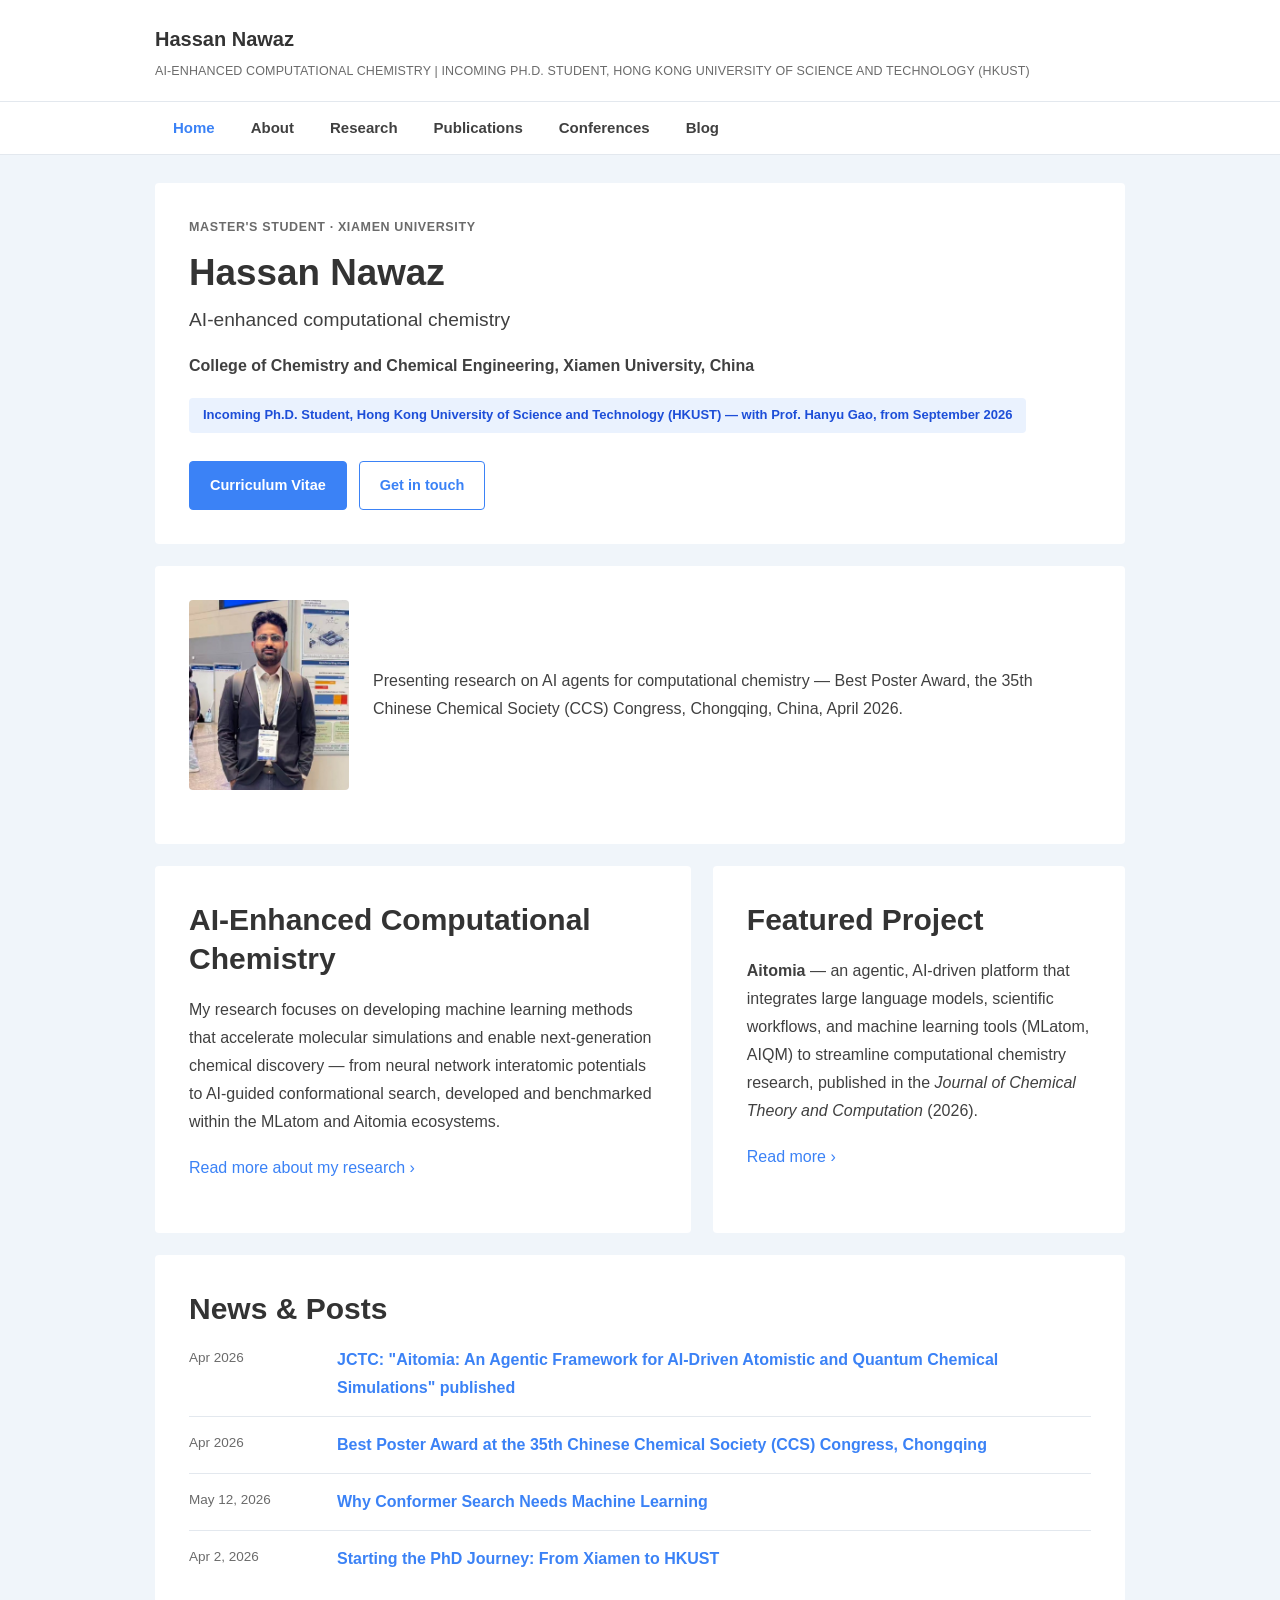
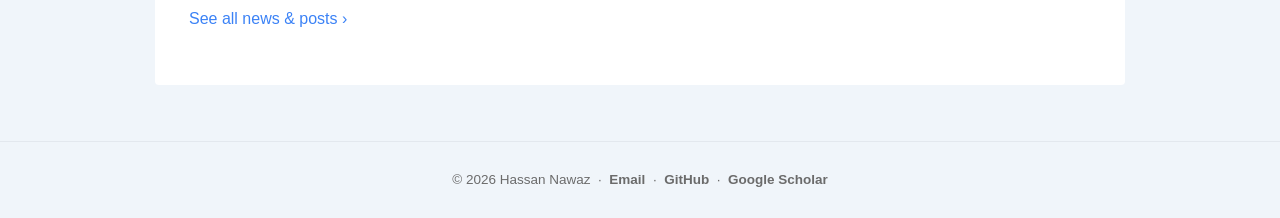
==== commit 7e010bce: "Rebuild as multi-page site matching dr-dral.com's layout Replace the single-page scroller with separ" ====
--- a/index.html
+++ b/index.html
@@ -3,542 +3,114 @@
 <head>
 <meta charset="UTF-8">
 <meta name="viewport" content="width=device-width, initial-scale=1.0">
-<title>Hassan Nawaz — AI for Chemistry</title>
-<meta name="description" content="Hassan Nawaz — Master's student at Xiamen University, incoming Ph.D. student at HKUST. Research on AI-enhanced computational chemistry and machine learning interatomic potentials.">
+<title>Hassan Nawaz</title>
+<meta name="description" content="Hassan Nawaz — Master's student at Xiamen University, incoming Ph.D. student at HKUST. AI-enhanced computational chemistry.">
 <link rel="icon" type="image/svg+xml" href="images/favicon.svg">
-<link rel="preconnect" href="https://fonts.googleapis.com">
-<link rel="preconnect" href="https://fonts.gstatic.com" crossorigin>
-<link href="https://fonts.googleapis.com/css2?family=Inter:wght@400;500;600;700&family=Lora:ital,wght@0,500;0,600;1,500&display=swap" rel="stylesheet">
 <link rel="stylesheet" href="css/style.css">
 </head>
 <body>
 
 <header class="site-header">
-  <div class="nav-inner">
-    <a href="#top" class="brand">Hassan <span>Nawaz</span></a>
-    <nav class="nav-links" id="navLinks">
-      <a href="#about">About</a>
-      <a href="#research">Research</a>
-      <a href="#publications">Publications</a>
-      <a href="#education">Education</a>
-      <a href="#conferences">Conferences</a>
-      <a href="#awards">Awards</a>
-      <a href="blog/index.html">Blog</a>
-      <a href="#contact">Contact</a>
-      <a href="cv/hassan-cv.pdf" class="nav-cta" target="_blank" rel="noopener">Curriculum Vitae</a>
-    </nav>
-    <button class="nav-toggle" id="navToggle" aria-label="Toggle navigation" aria-expanded="false">
-      <svg width="18" height="14" viewBox="0 0 18 14" fill="none"><path d="M0 1h18M0 7h18M0 13h18" stroke="currentColor" stroke-width="1.6"/></svg>
-    </button>
+  <div class="site-header-inner">
+    <a href="index.html" class="site-title">Hassan Nawaz</a>
+    <p class="site-tagline">AI-ENHANCED COMPUTATIONAL CHEMISTRY | INCOMING PH.D. STUDENT, HONG KONG UNIVERSITY OF SCIENCE AND TECHNOLOGY (HKUST)</p>
   </div>
+  <nav class="main-navigation">
+    <div class="container" style="display:flex; align-items:center;">
+      <ul class="nav-list" id="navList">
+        <li><a href="index.html" class="active">Home</a></li>
+        <li><a href="about.html">About</a></li>
+        <li><a href="research.html">Research</a></li>
+        <li><a href="publications.html">Publications</a></li>
+        <li><a href="conferences.html">Conferences</a></li>
+        <li><a href="blog/index.html">Blog</a></li>
+      </ul>
+      <button class="nav-toggle" id="navToggle" aria-label="Toggle navigation" aria-expanded="false">
+        <svg width="18" height="14" viewBox="0 0 18 14" fill="none"><path d="M0 1h18M0 7h18M0 13h18" stroke="currentColor" stroke-width="1.6"/></svg>
+      </button>
+    </div>
+  </nav>
 </header>
 
-<main id="top">
+<main>
+  <div class="page-wrap full-width-stack">
 
-  <!-- ============ HERO ============ -->
-  <section class="hero">
-    <div class="container hero-inner">
-      <div>
-        <span class="eyebrow">Master's Student · Xiamen University → Incoming Ph.D. Student, HKUST</span>
-        <h1>Hassan Nawaz</h1>
-        <p class="hero-position">
-          <strong>Incoming Ph.D. Student</strong>, Chemical &amp; Biological Engineering, Hong Kong University of Science and Technology (HKUST) — with Prof. Hanyu Gao<br>
-          <strong>Master's Student</strong>, Xiamen University, China — with Prof. Pavlo O. Dral
-        </p>
-        <p class="hero-tagline">"Building the future of molecular discovery through artificial intelligence."</p>
-        <p class="hero-focus">AI for Chemistry · Computational Chemistry · Scientific Machine Learning</p>
-        <div class="hero-actions">
-          <a href="cv/hassan-cv.pdf" class="btn btn-primary" target="_blank" rel="noopener">Download CV</a>
-          <a href="#contact" class="btn btn-ghost">Get in touch</a>
-        </div>
-        <div class="hero-links">
-          <a href="https://scholar.google.com/citations?user=_JOKn14AAAAJ&hl=en" target="_blank" rel="noopener">Google Scholar ↗</a>
-          <a href="https://github.com/hassan-nawaz-awan" target="_blank" rel="noopener">GitHub ↗</a>
-          <a href="https://www.linkedin.com/in/hassan-nawaz-a5059b302" target="_blank" rel="noopener">LinkedIn ↗</a>
-          <a href="https://orcid.org/0009-0008-6332-7162" target="_blank" rel="noopener">ORCID ↗</a>
+    <section class="content-card">
+      <p class="hero-eyebrow">Master's Student · Xiamen University</p>
+      <h1 class="hero-title">Hassan Nawaz</h1>
+      <p class="hero-sub">AI-enhanced computational chemistry</p>
+      <p><strong>College of Chemistry and Chemical Engineering, Xiamen University, China</strong></p>
+      <span class="hero-status">Incoming Ph.D. Student, Hong Kong University of Science and Technology (HKUST) — with Prof. Hanyu Gao, from September 2026</span>
+      <div class="hero-actions">
+        <a href="cv/hassan-cv.pdf" class="btn btn-primary" target="_blank" rel="noopener">Curriculum Vitae</a>
+        <a href="about.html#contact" class="btn btn-outline">Get in touch</a>
+      </div>
+    </section>
+
+    <section class="content-card">
+      <div class="profile-photo-row" style="align-items:center;">
+        <img src="images/hassan-profile.jpg" alt="Hassan Nawaz presenting a poster at a conference">
+        <div>
+          <p style="margin:0;">Presenting research on AI agents for computational chemistry — Best Poster Award, the 35th Chinese Chemical Society (CCS) Congress, Chongqing, China, April 2026.</p>
         </div>
       </div>
-      <div class="hero-photo">
-        <img src="images/hassan-profile.jpg" alt="Portrait of Hassan Nawaz">
-      </div>
+    </section>
+
+    <div class="home-columns">
+      <section class="content-card">
+        <h2 style="margin-top:0;">AI-Enhanced Computational Chemistry</h2>
+        <p>My research focuses on developing machine learning methods that accelerate molecular simulations and enable next-generation chemical discovery — from neural network interatomic potentials to AI-guided conformational search, developed and benchmarked within the MLatom and Aitomia ecosystems.</p>
+        <p><a href="research.html">Read more about my research ›</a></p>
+      </section>
+      <section class="content-card">
+        <h2 style="margin-top:0;">Featured Project</h2>
+        <p><strong>Aitomia</strong> — an agentic, AI-driven platform that integrates large language models, scientific workflows, and machine learning tools (MLatom, AIQM) to streamline computational chemistry research, published in the <em>Journal of Chemical Theory and Computation</em> (2026).</p>
+        <p><a href="publications.html">Read more ›</a></p>
+      </section>
     </div>
-  </section>
 
-  <!-- ============ ABOUT ============ -->
-  <section id="about">
-    <div class="container about-grid">
-      <div class="about-text">
-        <span class="eyebrow">01 — About</span>
-        <h2>Researching where chemistry meets machine learning</h2>
-        <p>I am a computational chemistry researcher working at the interface of artificial intelligence and quantum chemistry. My research focuses on developing machine learning methods that accelerate molecular simulations and enable next-generation chemical discovery — from neural network interatomic potentials to AI-guided conformational search.</p>
-        <p>I am currently completing my Master's degree at Xiamen University, where my work centers on AI-enhanced conformer search algorithms and machine learning interatomic potentials (MLIPs), developed and benchmarked within the MLatom and Aitomia ecosystems. In 2026 I will begin my Ph.D. in Chemical and Biological Engineering at the Hong Kong University of Science and Technology.</p>
-        <p>My long-term goal is to advance scientific machine learning methodologies that transform how molecules and materials are designed — and to build the kind of research group where that work happens in the open, in close collaboration with experimentalists.</p>
-        <p class="pull-quote">"Become a leading researcher working at the intersection of artificial intelligence and chemistry."</p>
-      </div>
-      <div class="about-aside">
-        <h3>Research interests</h3>
-        <ul class="interest-tags">
-          <li class="tag">Artificial Intelligence for Chemistry</li>
-          <li class="tag">Machine Learning Interatomic Potentials</li>
-          <li class="tag">Computational Chemistry</li>
-          <li class="tag">Molecular &amp; Material Simulations</li>
-          <li class="tag">Automated Chemical Discovery</li>
-          <li class="tag">AI Agents for Chemical Research</li>
-          <li class="tag">Reaction Mechanism Discovery</li>
-        </ul>
-      </div>
-    </div>
-  </section>
+    <section class="content-card">
+      <h2 style="margin-top:0;">News &amp; Posts</h2>
 
-  <!-- ============ RESEARCH ============ -->
-  <section id="research" class="section-alt">
-    <div class="container">
-      <div class="section-head">
-        <span class="eyebrow">02 — Research</span>
-        <h2>Four threads, one question</h2>
-        <p>How should a machine learn chemistry? My work sits at the boundary of quantum chemistry, machine learning, and scientific software — building tools that make molecular discovery faster and more reliable.</p>
-      </div>
-      <div class="research-grid">
-        <div class="card">
-          <span class="card-index">01</span>
-          <h3>Machine Learning Potentials</h3>
-          <p>Neural network models that learn potential energy surfaces directly from quantum-mechanical data, enabling molecular dynamics at near-DFT accuracy and a fraction of the cost.</p>
-        </div>
-        <div class="card">
-          <span class="card-index">02</span>
-          <h3>Quantum Chemistry</h3>
-          <p>High-level electronic structure methods — from DFT to coupled-cluster theory — used to generate reference data and benchmark machine-learned models.</p>
-        </div>
-        <div class="card">
-          <span class="card-index">03</span>
-          <h3>AI Agents for Science</h3>
-          <p>Intelligent assistants that plan, execute, and interpret computational chemistry workflows, lowering the barrier between a research question and a converged calculation.</p>
-        </div>
-        <div class="card">
-          <span class="card-index">04</span>
-          <h3>Molecular Discovery</h3>
-          <p>Coupling generative and predictive AI with simulation to accelerate the design of new molecules and materials, from conformer search to reaction pathway exploration.</p>
+      <div class="news-item-row">
+        <span class="wp-date">Apr 2026</span>
+        <div>
+          <a href="publications.html"><strong>JCTC:</strong> "Aitomia: An Agentic Framework for AI-Driven Atomistic and Quantum Chemical Simulations" published</a>
         </div>
       </div>
-    </div>
-  </section>
-
-  <!-- ============ FEATURED PROJECT ============ -->
-  <section id="project">
-    <div class="container project">
-      <div class="project-media">
-        <img src="images/aitomia.jpg" alt="Aitomia platform screenshot">
-      </div>
-      <div>
-        <span class="project-eyebrow">Flagship Project · AI Agents for Computational Chemistry</span>
-        <h3>Aitomia</h3>
-        <p class="project-sub">An agentic platform for autonomous computational chemistry simulations</p>
-        <p class="project-desc">Aitomia is an intelligent, AI-driven platform designed to assist researchers in quantum chemistry and atomistic simulation. It integrates large language models, scientific workflows, and machine learning tools — including MLatom and AIQM methods — to streamline computational chemistry research, from input generation to result interpretation.</p>
-        <ul>
-          <li>LLM-guided workflow orchestration for quantum chemistry calculations</li>
-          <li>Integrated AIQM1/2/3 and machine learning interatomic potential methods</li>
-          <li>AI-enhanced conformer search via meta-dynamics, benchmarked against CREST</li>
-          <li>Designed to lower the barrier between a research question and a converged result</li>
-        </ul>
-        <div class="project-links">
-          <a href="https://github.com/dralgroup/aitomia/" target="_blank" rel="noopener">GitHub ↗</a>
-          <a href="https://pubs.acs.org/doi/10.1021/acs.jctc.6c00591" target="_blank" rel="noopener">Paper ↗</a>
-          <a href="https://atom.xmu.edu.cn/login" target="_blank" rel="noopener">Live demo ↗</a>
+      <div class="news-item-row">
+        <span class="wp-date">Apr 2026</span>
+        <div>
+          <a href="conferences.html">Best Poster Award at the 35th Chinese Chemical Society (CCS) Congress, Chongqing</a>
         </div>
       </div>
-    </div>
-  </section>
-
-  <!-- ============ PUBLICATIONS ============ -->
-  <section id="publications" class="section-alt">
-    <div class="container">
-      <div class="section-head">
-        <span class="eyebrow">03 — Publications</span>
-        <h2>Selected publications</h2>
-        <p>Representative work in machine learning, chemistry, and scientific computing.</p>
-      </div>
-      <ul class="pub-list">
-        <li class="pub-item">
-          <div>
-            <span class="pub-year">2026</span>
-            <span class="pub-type">Journal</span>
-          </div>
-          <div>
-            <p class="pub-title">Aitomia: An Agentic Framework for AI-Driven Atomistic and Quantum Chemical Simulations</p>
-            <p class="pub-authors"><strong>Hassan Nawaz</strong>, Jinming Hu, Pavlo O. Dral, et al.</p>
-            <p class="pub-venue">Journal of Chemical Theory and Computation (JCTC), 2026</p>
-            <div class="pub-links">
-              <a href="https://doi.org/10.1021/acs.jctc.6c00591" target="_blank" rel="noopener">DOI ↗</a>
-              <a href="https://pubs.acs.org/doi/pdf/10.1021/acs.jctc.6c00591" target="_blank" rel="noopener">PDF ↗</a>
-            </div>
-            <ul class="interest-tags">
-              <li class="tag">conformer search</li>
-              <li class="tag">MLatom</li>
-              <li class="tag">meta-dynamics</li>
-              <li class="tag">AIQM</li>
-            </ul>
-          </div>
-        </li>
-      </ul>
-      <p class="pub-note">Additional manuscripts are currently in preparation and will be listed here once submitted.</p>
-    </div>
-  </section>
-
-  <!-- ============ EDUCATION / TIMELINE ============ -->
-  <section id="education">
-    <div class="container">
-      <div class="section-head">
-        <span class="eyebrow">04 — Education</span>
-        <h2>Academic trajectory</h2>
-        <p>From school to where I'm headed next.</p>
-      </div>
-      <div class="timeline">
-
-        <div class="timeline-item">
-          <div class="timeline-period">2026 – 2030</div>
-          <h3>Ph.D. in Chemical and Biological Engineering <span class="status-pill">Starting Sept. 2026</span></h3>
-          <p class="timeline-inst">Hong Kong University of Science and Technology, Hong Kong</p>
-          <p class="timeline-meta"><strong>Supervisor:</strong> Prof. Hanyu Gao</p>
-          <p class="timeline-desc">Incoming doctoral research at the intersection of AI and chemistry.</p>
-        </div>
-
-        <div class="timeline-item">
-          <div class="timeline-period">2024 – 2026</div>
-          <h3>Master's in Physical Chemistry <span class="status-pill">Completed</span></h3>
-          <p class="timeline-inst">Xiamen University, China</p>
-          <p class="timeline-meta"><strong>Supervisor:</strong> Prof. Pavlo O. Dral</p>
-          <p class="timeline-meta"><strong>Thesis:</strong> Exploring Automation and Acceleration of Computational Chemistry with Artificial Intelligence and Machine Learning Potentials</p>
-          <p class="timeline-meta"><strong>CGPA:</strong> 3.93 / 4.0</p>
-          <p class="timeline-desc">Research on automation of computational chemistry workflows with AI, and development of machine learning interatomic potentials, as a member of Prof. Pavlo Dral's group.</p>
-        </div>
-
-        <div class="timeline-item">
-          <div class="timeline-period">2020 – 2024</div>
-          <h3>B.Sc. in Analytical Chemistry <span class="status-pill">Completed</span></h3>
-          <p class="timeline-inst">University of Agriculture, Faisalabad, Pakistan</p>
-          <p class="timeline-meta"><strong>Supervisor:</strong> Dr. Raja Adil Sarfraz</p>
-          <p class="timeline-meta"><strong>Thesis:</strong> Revolutionizing Quantum and Computational Chemistry with Artificial Intelligence: A Comprehensive Study</p>
-          <p class="timeline-meta"><strong>CGPA:</strong> 3.71 / 4.0</p>
-        </div>
-
-        <div class="timeline-item">
-          <div class="timeline-period">2018 – 2020</div>
-          <h3>Higher Secondary Education (FSc Pre-Medical) <span class="status-pill">Completed</span></h3>
-          <p class="timeline-inst">Superior Group of Colleges, Shahkot, Pakistan</p>
-          <p class="timeline-meta"><strong>Result:</strong> 89%</p>
-          <p class="timeline-desc">Focus on chemistry, physics, and biology. Received the Merit Base Scholarship for Higher Achievers.</p>
-        </div>
-
-        <div class="timeline-item">
-          <div class="timeline-period">2016 – 2018</div>
-          <h3>Matriculation (Secondary Education) <span class="status-pill">Completed</span></h3>
-          <p class="timeline-inst">The Educators Radiant Campus, Sangla Hill (Beaconhouse School System), Pakistan</p>
-          <p class="timeline-meta"><strong>Result:</strong> 94%</p>
-        </div>
-
-      </div>
-    </div>
-  </section>
-
-  <!-- ============ AWARDS ============ -->
-  <section id="awards" class="section-alt">
-    <div class="container">
-      <div class="section-head">
-        <span class="eyebrow">05 — Awards &amp; Scholarships</span>
-        <h2>Recognition</h2>
-      </div>
-      <ul class="awards-list">
-        <li class="award-item">
-          <span class="award-year">2026</span>
-          <div>
-            <h3>HKUST Ph.D. Recruitment Award</h3>
-            <p>Awarded in recognition of excellence in research and leadership skills during the Ph.D. recruitment process at HKUST.</p>
-          </div>
-        </li>
-        <li class="award-item">
-          <span class="award-year">2026</span>
-          <div>
-            <h3>Postgraduate Scholarship, HKUST</h3>
-            <p>Awarded in support of incoming doctoral studies in Chemical and Biological Engineering at HKUST, Hong Kong.</p>
-          </div>
-        </li>
-        <li class="award-item">
-          <span class="award-year">2024</span>
-          <div>
-            <h3>Chinese Government High Level Postgraduate Scholarship</h3>
-            <p>Awarded in support of Master's studies at Xiamen University, China.</p>
-          </div>
-        </li>
-        <li class="award-item">
-          <span class="award-year">2023</span>
-          <div>
-            <h3>Ehsas Undergraduate Scholarship</h3>
-            <p>Awarded in support of undergraduate studies at University of Agriculture, Faisalabad, Pakistan.</p>
-          </div>
-        </li>
-        <li class="award-item">
-          <span class="award-year">2022</span>
-          <div>
-            <h3>Merit Base Scholarship for Higher Achievers</h3>
-            <p>Awarded in support of high school education at Superior Group of Colleges, Shahkot, Pakistan.</p>
-          </div>
-        </li>
-      </ul>
-    </div>
-  </section>
-
-  <!-- ============ CONFERENCES ============ -->
-  <section id="conferences">
-    <div class="container">
-      <div class="section-head">
-        <span class="eyebrow">06 — Conferences &amp; Talks</span>
-        <h2>Presentations</h2>
-      </div>
-      <div class="conf-list">
-
-        <article class="conf-card">
-          <div class="conf-head">
-            <h3>The 35th Chinese Chemical Society (CCS) Congress</h3>
-            <span class="conf-year">April 2026</span>
-          </div>
-          <p class="conf-loc">Chongqing, China</p>
-          <span class="conf-role">Poster Presenter — Best Poster Award Winner</span>
-          <p class="conf-desc">Poster: "How Well AI Agents Perform as Expert Computational Chemists? Case Studies with Aitomia"</p>
-          <div class="conf-gallery">
-            <button type="button" data-img="images/conferences/ccs_1st_image.jpg" data-caption="Receiving the best poster award at the 35th Chinese Chemical Society (CCS) Congress in Chongqing, China, April 2026."><img src="images/conferences/ccs_1st_image.jpg" alt="CCS congress photo 1" loading="lazy"></button>
-            <button type="button" data-img="images/conferences/ccs_2nd_image.jpg" data-caption="Attended the CCS 35th meeting with the research group from Xiamen University, including advisor Prof. Pavlo Dral (center)."><img src="images/conferences/ccs_2nd_image.jpg" alt="CCS congress photo 2" loading="lazy"></button>
-            <button type="button" data-img="images/conferences/ccs_3rd_image.jpg" data-caption="Presenting research on AI agents for computational chemistry at the CCS 35th meeting, April 2026."><img src="images/conferences/ccs_3rd_image.jpg" alt="CCS congress photo 3" loading="lazy"></button>
-          </div>
-        </article>
-
-        <article class="conf-card">
-          <div class="conf-head">
-            <h3>American Chemical Society (ACS) Spring Meeting</h3>
-            <span class="conf-year">22–26 March 2026</span>
-          </div>
-          <p class="conf-loc">Atlanta, Georgia, USA</p>
-          <span class="conf-role">Poster Presenter — presented remotely</span>
-          <p class="conf-desc">Poster: "How Well AI Agents Perform as Expert Computational Chemists? Case Studies with Aitomia." Presented remotely due to travel restrictions.</p>
-        </article>
-
-        <article class="conf-card">
-          <div class="conf-head">
-            <h3>International Conference on Computational Organic Synthesis and Catalysis 2025 (ICCOC2025)</h3>
-            <span class="conf-year">November 2025</span>
-          </div>
-          <p class="conf-loc">Shenzhen, China</p>
-          <span class="conf-role">Poster Presenter</span>
-          <p class="conf-desc">Poster: "How Well AI Agents Perform as Expert Computational Chemists? Case Studies with Aitomia"</p>
-          <div class="conf-gallery">
-            <button type="button" data-img="images/conferences/iccoc25_1st_image.jpg" data-caption="With fellow conference attendees outside the Southern University of Science and Technology campus, the venue for ICCOC2025."><img src="images/conferences/iccoc25_1st_image.jpg" alt="ICCOC25 photo 1" loading="lazy"></button>
-            <button type="button" data-img="images/conferences/iccoc25_2nd_image.jpg" data-caption="Presenting the poster 'How Well AI Agents Perform as Expert Computational Chemists? Case Studies with Aitomia' at ICCOC2025."><img src="images/conferences/iccoc25_2nd_image.jpg" alt="ICCOC25 photo 2" loading="lazy"></button>
-            <button type="button" data-img="images/conferences/iccoc25_3rd_image.jpg" data-caption="With a fellow researcher during a poster session at ICCOC2025."><img src="images/conferences/iccoc25_3rd_image.jpg" alt="ICCOC25 photo 3" loading="lazy"></button>
-          </div>
-        </article>
-
-        <article class="conf-card">
-          <div class="conf-head">
-            <h3>Hands-on Workshop on Electronic-Structure Theory and Artificial Intelligence for Materials (ES-AIM 2024)</h3>
-            <span class="conf-year">November 2025</span>
-          </div>
-          <p class="conf-loc">Shanghai, China</p>
-          <span class="conf-role">Poster Presenter</span>
-          <p class="conf-desc">Poster: "Aitomia: Your Intelligent Assistant for Atomistic Simulations"</p>
-          <div class="conf-gallery">
-            <button type="button" data-img="images/conferences/shanghai_1st_image.jpg" data-caption="Presenting Aitomia during the ES-AIM 2024 hands-on workshop in Shanghai."><img src="images/conferences/shanghai_1st_image.jpg" alt="Shanghai workshop photo" loading="lazy"></button>
-          </div>
-        </article>
-
-        <article class="conf-card">
-          <div class="conf-head">
-            <h3>Modeling and Design of Molecular Materials 2025 (MDMM 2025)</h3>
-            <span class="conf-year">7–11 September 2025</span>
-          </div>
-          <p class="conf-loc">Wrocław University of Science and Technology, Wrocław, Poland</p>
-          <span class="conf-role">Poster Presenter</span>
-          <p class="conf-desc">Poster: "Aitomia: Your Intelligent Assistant for Atomistic Simulations"</p>
-          <div class="conf-gallery">
-            <button type="button" data-img="images/conferences/mdmm25_1st_image.jpg" data-caption="With fellow MDMM 2025 attendees along the riverside in Wrocław, Poland."><img src="images/conferences/mdmm25_1st_image.jpg" alt="MDMM25 photo 1" loading="lazy"></button>
-            <button type="button" data-img="images/conferences/mdmm25_2nd_image.jpg" data-caption="Presenting the Aitomia poster at MDMM 2025."><img src="images/conferences/mdmm25_2nd_image.jpg" alt="MDMM25 photo 2" loading="lazy"></button>
-            <button type="button" data-img="images/conferences/mdmm25_3rd_image.jpg" data-caption="Dinner with colleagues during MDMM 2025."><img src="images/conferences/mdmm25_3rd_image.jpg" alt="MDMM25 photo 3" loading="lazy"></button>
-          </div>
-        </article>
-
-        <article class="conf-card">
-          <div class="conf-head">
-            <h3>XACS Workshop</h3>
-            <span class="conf-year">2025</span>
-          </div>
-          <span class="conf-role">Poster Presenter</span>
-          <div class="conf-gallery">
-            <button type="button" data-img="images/conferences/xacs_1st_image.jpg" data-caption="Poster presentation at the XACS workshop."><img src="images/conferences/xacs_1st_image.jpg" alt="XACS workshop photo" loading="lazy"></button>
-          </div>
-        </article>
-
-      </div>
-    </div>
-  </section>
-
-  <!-- ============ COLLABORATIONS ============ -->
-  <section id="collaborations" class="section-alt">
-    <div class="container">
-      <div class="section-head">
-        <span class="eyebrow">07 — Collaborations</span>
-        <h2>Working together</h2>
-        <p>I'm always glad to connect with researchers and groups working on AI for chemistry, machine learning potentials, or quantum chemistry methods. If you're interested in collaborating, please reach out.</p>
-      </div>
-      <div class="collab-item">
-        <h3>Prof. Ireneusz Grabowski &amp; Dr. Szymon Śmiga</h3>
-        <p class="collab-role">Collaborators · Faculty of Physics, Astronomy and Informatics, Nicolaus Copernicus University in Toruń, Poland</p>
-        <p>Developing machine learning potentials capable of exceeding standard density functional theory accuracy.</p>
-      </div>
-    </div>
-  </section>
-
-  <!-- ============ NEWS ============ -->
-  <section id="news">
-    <div class="container">
-      <div class="section-head">
-        <span class="eyebrow">08 — News</span>
-        <h2>Latest updates</h2>
-      </div>
-      <ul class="news-list">
-        <li class="news-item">
-          <span class="news-date">June 2026</span>
-          <p>Deployed a new academic portfolio website to GitHub Pages.</p>
-        </li>
-        <li class="news-item">
-          <span class="news-date">May 2026</span>
-          <p>Built a complete QCT pipeline for ambimodal pericyclic reaction analysis with verified bond indices.</p>
-        </li>
-        <li class="news-item">
-          <span class="news-date">April 2026</span>
-          <p>Developed a Python pipeline for water cluster training data generation using OpenMM.</p>
-        </li>
-      </ul>
-    </div>
-  </section>
-
-  <!-- ============ SKILLS ============ -->
-  <section id="skills" class="section-alt">
-    <div class="container">
-      <div class="section-head">
-        <span class="eyebrow">09 — Skills &amp; Tools</span>
-        <h2>What I work with</h2>
-      </div>
-      <div class="skills-grid">
+      <div class="news-item-row">
+        <span class="wp-date">May 12, 2026</span>
         <div>
-          <h3>Programming</h3>
-          <ul class="tag-list"><li class="tag">Python</li><li class="tag">Bash</li><li class="tag">Git</li></ul>
-        </div>
-        <div>
-          <h3>Machine Learning</h3>
-          <ul class="tag-list"><li class="tag">PyTorch</li><li class="tag">TorchANI</li><li class="tag">MLatom</li></ul>
-        </div>
-        <div>
-          <h3>Computational Chemistry</h3>
-          <ul class="tag-list"><li class="tag">ORCA</li><li class="tag">CREST</li><li class="tag">xTB</li><li class="tag">Gaussian</li><li class="tag">VASP</li><li class="tag">MRCC</li></ul>
-        </div>
-        <div>
-          <h3>Scientific Computing</h3>
-          <ul class="tag-list"><li class="tag">Linux</li><li class="tag">HPC Clusters</li><li class="tag">Parallel Computing</li></ul>
+          <a href="blog/why-conformer-search-needs-ml.html">Why Conformer Search Needs Machine Learning</a>
         </div>
       </div>
-    </div>
-  </section>
-
-  <!-- ============ BLOG TEASER ============ -->
-  <section id="blog">
-    <div class="container">
-      <div class="section-head">
-        <span class="eyebrow">10 — Blog</span>
-        <h2>Notes &amp; reflections</h2>
-        <p>Occasional writing on research, methods, and the path through graduate school.</p>
-      </div>
-      <div class="blog-grid">
-        <a class="blog-card" href="blog/why-conformer-search-needs-ml.html">
-          <span class="blog-cat">Machine Learning Potentials</span>
-          <h3>Why Conformer Search Needs Machine Learning</h3>
-          <p>Classical conformer search methods scale poorly with molecular size. Here's how AI-enhanced meta-dynamics changes the picture.</p>
-          <span class="blog-date">May 12, 2026</span>
-        </a>
-        <a class="blog-card" href="blog/starting-the-phd-journey.html">
-          <span class="blog-cat">PhD Journey</span>
-          <h3>Starting the PhD Journey: From Xiamen to HKUST</h3>
-          <p>Some reflections on finishing a Master's in AI-enhanced computational chemistry and what comes next.</p>
-          <span class="blog-date">April 2, 2026</span>
-        </a>
-      </div>
-    </div>
-  </section>
-
-  <!-- ============ CONTACT ============ -->
-  <section id="contact" class="section-alt">
-    <div class="container contact-grid">
-      <div class="contact-info">
-        <span class="eyebrow">11 — Contact</span>
-        <h2>Get in touch</h2>
-        <p>Open to research collaborations, questions about the work above, or conversations about AI for chemistry. The fastest way to reach me is email.</p>
-        <div class="contact-detail">
-          <span class="label">Email</span>
-          <a href="mailto:hassanchemist@yahoo.com">hassanchemist@yahoo.com</a>
-        </div>
-        <div class="contact-detail">
-          <span class="label">Location</span>
-          <span>Xiamen, Fujian, China</span>
-        </div>
-        <div class="contact-detail">
-          <span class="label">Elsewhere</span>
-          <div class="social-row">
-            <a href="https://github.com/hassan-nawaz-awan" target="_blank" rel="noopener">GitHub</a>
-            <a href="https://www.linkedin.com/in/hassan-nawaz-a5059b302" target="_blank" rel="noopener">LinkedIn</a>
-            <a href="https://scholar.google.com/citations?user=_JOKn14AAAAJ&hl=en" target="_blank" rel="noopener">Google Scholar</a>
-            <a href="https://orcid.org/0009-0008-6332-7162" target="_blank" rel="noopener">ORCID</a>
-          </div>
+      <div class="news-item-row">
+        <span class="wp-date">Apr 2, 2026</span>
+        <div>
+          <a href="blog/starting-the-phd-journey.html">Starting the PhD Journey: From Xiamen to HKUST</a>
         </div>
       </div>
-      <form id="contactForm" action="#" method="post">
-        <div class="form-field">
-          <label for="cf-name">Name</label>
-          <input type="text" id="cf-name" name="name" required>
-        </div>
-        <div class="form-field">
-          <label for="cf-email">Email</label>
-          <input type="email" id="cf-email" name="email" required>
-        </div>
-        <div class="form-field">
-          <label for="cf-message">Message</label>
-          <textarea id="cf-message" name="message" required></textarea>
-        </div>
-        <button type="submit" class="btn btn-primary">Send message</button>
-        <p class="form-note">This opens your email client with the message pre-filled — GitHub Pages can't run a server-side form. See the README for how to wire this up to a form service instead.</p>
-      </form>
-    </div>
-  </section>
 
+      <p style="margin-top:18px;"><a href="blog/index.html">See all news &amp; posts ›</a></p>
+    </section>
+
+  </div>
 </main>
 
 <footer class="site-footer">
-  <div class="container footer-inner">
-    <p>© <span id="year"></span> Hassan Nawaz. Built with HTML, CSS &amp; JS — deployed on GitHub Pages.</p>
-    <div class="footer-links">
-      <a href="#top">Back to top</a>
-      <a href="cv/hassan-cv.pdf" target="_blank" rel="noopener">CV</a>
-      <a href="mailto:hassanchemist@yahoo.com">Email</a>
-    </div>
+  <div class="container">
+    &copy; <span id="year"></span> Hassan Nawaz &nbsp;·&nbsp;
+    <a href="mailto:hassanchemist@yahoo.com">Email</a> &nbsp;·&nbsp;
+    <a href="https://github.com/hassan-nawaz-awan" target="_blank" rel="noopener">GitHub</a> &nbsp;·&nbsp;
+    <a href="https://scholar.google.com/citations?user=_JOKn14AAAAJ&hl=en" target="_blank" rel="noopener">Google Scholar</a>
   </div>
 </footer>
-
-<!-- Lightbox -->
-<div class="lightbox" id="lightbox">
-  <button class="lightbox-close" id="lightboxClose" aria-label="Close">&times;</button>
-  <div class="lightbox-content">
-    <img id="lightboxImg" src="" alt="">
-    <p class="lightbox-caption" id="lightboxCaption"></p>
-  </div>
-</div>
-
-<button class="to-top" id="toTop" aria-label="Back to top">↑</button>
 
 <script src="js/main.js"></script>
 </body>
--- a/css/style.css
+++ b/css/style.css
@@ -1,702 +1,388 @@
 /* ==========================================================================
-   Hassan Nawaz — Academic Portfolio
-   Design: warm-white academic layout, serif display + sans body,
-   deep maroon accent (nod to HKUST), no motion gimmicks.
+   Hassan Nawaz — Academic site
+   Styled to match dr-dral.com (GeneratePress-style WordPress theme):
+   light blue-gray page background, white content cards, system-ui sans-serif,
+   gray body text, blue links, right sidebar with widgets, TOC boxes.
    ========================================================================== */
 
 :root {
-  --bg: #fbfaf7;
-  --bg-alt: #f2efe8;
-  --bg-card: #ffffff;
-  --border: #e3ddd0;
-  --border-strong: #d3cabb;
-  --text: #201d1a;
-  --text-muted: #5c574e;
-  --text-faint: #8a8377;
-  --accent: #7a1f2e;
-  --accent-dark: #591520;
-  --accent-tint: #f7e9e9;
-  --link: #7a1f2e;
-  --radius: 3px;
-  --max-width: 1120px;
-  --serif: "Lora", Georgia, "Times New Roman", serif;
-  --sans: "Inter", -apple-system, BlinkMacSystemFont, "Segoe UI", Roboto, Helvetica, Arial, sans-serif;
-  --shadow-sm: 0 1px 2px rgba(32, 29, 26, 0.06);
-  --shadow-md: 0 6px 24px rgba(32, 29, 26, 0.08);
-}
-
-@media (prefers-color-scheme: dark) {
-  :root:not([data-theme="light"]) {
-    --bg: #16151a;
-    --bg-alt: #1c1b21;
-    --bg-card: #201f25;
-    --border: #33323a;
-    --border-strong: #44424c;
-    --text: #ede9e1;
-    --text-muted: #b6b0a3;
-    --text-faint: #837d70;
-    --accent: #d98a92;
-    --accent-dark: #e7a9af;
-    --accent-tint: #2b1c1f;
-    --link: #d98a92;
-    --shadow-sm: 0 1px 2px rgba(0, 0, 0, 0.3);
-    --shadow-md: 0 6px 24px rgba(0, 0, 0, 0.35);
-  }
-}
-
-:root[data-theme="dark"] {
-  --bg: #16151a;
-  --bg-alt: #1c1b21;
-  --bg-card: #201f25;
-  --border: #33323a;
-  --border-strong: #44424c;
-  --text: #ede9e1;
-  --text-muted: #b6b0a3;
-  --text-faint: #837d70;
-  --accent: #d98a92;
-  --accent-dark: #e7a9af;
-  --accent-tint: #2b1c1f;
-  --link: #d98a92;
-  --shadow-sm: 0 1px 2px rgba(0, 0, 0, 0.3);
-  --shadow-md: 0 6px 24px rgba(0, 0, 0, 0.35);
+  --page-bg: #f0f5fa;
+  --card-bg: #ffffff;
+  --text: #404040;
+  --heading: #333333;
+  --muted: #6b6b6b;
+  --link: #3b82f6;
+  --link-hover: #2563eb;
+  --border: #e3e8ee;
+  --toc-bg: #f7f8fa;
+  --toc-border: #e0e4ea;
+  --tag: #3b82f6;
+  --radius: 4px;
+  --max-width: 1000px;
+  --sans: -apple-system, BlinkMacSystemFont, "Segoe UI", Roboto, Oxygen-Sans, Ubuntu,
+    Cantarell, "Helvetica Neue", sans-serif;
 }
 
 * { box-sizing: border-box; }
-html { scroll-behavior: smooth; }
+
+html { -webkit-text-size-adjust: 100%; }
 
 body {
   margin: 0;
-  background: var(--bg);
+  background: var(--page-bg);
   color: var(--text);
   font-family: var(--sans);
   font-size: 16px;
-  line-height: 1.65;
-  -webkit-font-smoothing: antialiased;
+  line-height: 1.75;
 }
 
 img { max-width: 100%; display: block; }
 a { color: var(--link); text-decoration: none; }
-a:hover { text-decoration: underline; }
-
-.container {
+a:hover { color: var(--link-hover); text-decoration: underline; }
+
+h1, h2, h3, h4 {
+  font-family: var(--sans);
+  color: var(--heading);
+  line-height: 1.3;
+  font-weight: 600;
+  margin: 0 0 0.6em;
+}
+h1 { font-size: 2.1rem; }
+h2 { font-size: 1.875rem; margin-top: 1.6em; }
+h3 { font-size: 1.3rem; margin-top: 1.4em; }
+p { margin: 0 0 1.1em; }
+
+.container { max-width: var(--max-width); margin: 0 auto; padding: 0 15px; }
+
+/* ---------- Header ---------- */
+.site-header {
+  background: var(--card-bg);
+  border-bottom: 1px solid var(--border);
+}
+.site-header-inner { max-width: var(--max-width); margin: 0 auto; padding: 22px 15px 0; }
+.site-title {
+  font-size: 20px;
+  font-weight: 700;
+  color: var(--heading);
+  display: block;
+}
+.site-title:hover { text-decoration: none; color: var(--heading); }
+.site-tagline {
+  font-size: 12.5px;
+  color: var(--muted);
+  letter-spacing: 0.01em;
+  margin: 4px 0 18px;
+  max-width: 900px;
+}
+
+.main-navigation { border-top: 1px solid var(--border); }
+.nav-list {
+  list-style: none;
+  display: flex;
+  flex-wrap: wrap;
+  margin: 0;
+  padding: 0;
+}
+.nav-list li { position: relative; }
+.nav-list a {
+  display: block;
+  padding: 13px 18px;
+  color: var(--text);
+  font-weight: 600;
+  font-size: 15px;
+}
+.nav-list a:hover, .nav-list a.active {
+  color: var(--link);
+  text-decoration: none;
+}
+
+.nav-toggle {
+  display: none;
+  margin: 14px 0 14px auto;
+  background: var(--card-bg);
+  border: 1px solid var(--border);
+  border-radius: var(--radius);
+  width: 42px;
+  height: 38px;
+  cursor: pointer;
+  color: var(--text);
+}
+
+/* ---------- Page layout ---------- */
+main { display: block; }
+
+.page-wrap {
   max-width: var(--max-width);
   margin: 0 auto;
-  padding: 0 28px;
-}
-
-h1, h2, h3, h4 {
-  font-family: var(--serif);
-  font-weight: 600;
-  line-height: 1.2;
-  color: var(--text);
-  margin: 0 0 0.5em;
-}
-
-.eyebrow {
+  padding: 28px 15px 56px;
+}
+
+.with-sidebar {
+  display: grid;
+  grid-template-columns: 1fr 300px;
+  gap: 24px;
+  align-items: start;
+}
+
+.content-card {
+  background: var(--card-bg);
+  border-radius: var(--radius);
+  padding: 34px;
+}
+
+.full-width-stack {
+  display: flex;
+  flex-direction: column;
+  gap: 22px;
+}
+
+/* ---------- Sidebar ---------- */
+.sidebar { display: flex; flex-direction: column; gap: 22px; }
+.widget {
+  background: var(--card-bg);
+  border-radius: var(--radius);
+  padding: 22px;
+}
+.widget h3 {
+  margin: 0 0 14px;
+  font-size: 13px;
+  font-weight: 700;
+  letter-spacing: 0.04em;
+  text-transform: uppercase;
+  color: var(--heading);
+}
+.search-row { display: flex; gap: 8px; }
+.search-row input {
+  flex: 1;
+  min-width: 0;
+  padding: 9px 11px;
+  border: 1px solid var(--border);
+  border-radius: var(--radius);
   font-family: var(--sans);
-  font-size: 0.78rem;
-  font-weight: 600;
-  letter-spacing: 0.12em;
+  font-size: 14px;
+}
+.search-row button {
+  background: var(--link);
+  color: #fff;
+  border: none;
+  border-radius: var(--radius);
+  padding: 9px 16px;
+  font-weight: 600;
+  font-size: 14px;
+  cursor: pointer;
+}
+.search-row button:hover { background: var(--link-hover); }
+.search-results { margin-top: 12px; font-size: 14px; }
+.search-results a { display: block; padding: 4px 0; }
+.search-results .none { color: var(--muted); }
+
+.widget-post-list { list-style: none; margin: 0; padding: 0; }
+.widget-post-list li { padding: 10px 0; border-top: 1px solid var(--border); }
+.widget-post-list li:first-child { border-top: none; padding-top: 0; }
+.widget-post-list a { font-weight: 600; font-size: 14.5px; line-height: 1.4; }
+.widget-post-list .wp-date { display: block; color: var(--muted); font-size: 12.5px; margin-top: 2px; }
+
+/* ---------- Table of Contents box ---------- */
+.toc-box {
+  background: var(--toc-bg);
+  border: 1px solid var(--toc-border);
+  border-radius: var(--radius);
+  padding: 20px 24px;
+  margin: 0 0 28px;
+  max-width: 480px;
+}
+.toc-box .toc-title {
+  font-weight: 700;
+  font-size: 15px;
+  color: var(--heading);
+  margin-bottom: 10px;
+}
+.toc-box ol { margin: 0; padding-left: 20px; }
+.toc-box li { margin-bottom: 4px; font-size: 14.5px; }
+
+/* ---------- Home page ---------- */
+.hero-eyebrow {
+  font-size: 12.5px;
+  font-weight: 700;
+  letter-spacing: 0.05em;
   text-transform: uppercase;
-  color: var(--accent);
-  margin: 0 0 0.9em;
-  display: block;
-}
-
-section { padding: 84px 0; border-bottom: 1px solid var(--border); }
-section:last-of-type { border-bottom: none; }
-.section-alt { background: var(--bg-alt); }
-
-.section-head { max-width: 680px; margin: 0 0 48px; }
-.section-head h2 { font-size: 2rem; }
-.section-head p { color: var(--text-muted); font-size: 1.05rem; margin: 0; }
-
-/* ---------- Top nav ---------- */
-.site-header {
-  position: sticky;
-  top: 0;
-  z-index: 100;
-  background: rgba(251, 250, 247, 0.92);
-  backdrop-filter: saturate(180%) blur(8px);
-  border-bottom: 1px solid var(--border);
-}
-:root[data-theme="dark"] .site-header,
-@media (prefers-color-scheme: dark) { }
-.site-header { background: color-mix(in srgb, var(--bg) 88%, transparent); }
-
-.nav-inner {
-  max-width: var(--max-width);
-  margin: 0 auto;
-  padding: 16px 28px;
-  display: flex;
-  align-items: center;
-  justify-content: space-between;
-  gap: 24px;
-}
-
-.brand {
-  font-family: var(--serif);
-  font-weight: 600;
-  font-size: 1.15rem;
-  color: var(--text);
-  white-space: nowrap;
-}
-.brand:hover { text-decoration: none; }
-.brand span { color: var(--accent); }
-
-.nav-links {
-  display: flex;
-  align-items: center;
-  gap: 26px;
-  flex-wrap: wrap;
-}
-.nav-links a {
-  color: var(--text-muted);
-  font-size: 0.92rem;
-  font-weight: 500;
-}
-.nav-links a:hover, .nav-links a.active { color: var(--accent); text-decoration: none; }
-
-.nav-cta {
-  display: inline-flex;
-  align-items: center;
-  gap: 8px;
-  padding: 8px 16px;
-  border: 1px solid var(--accent);
-  color: var(--accent) !important;
-  border-radius: var(--radius);
-  font-size: 0.85rem !important;
-  font-weight: 600 !important;
-  white-space: nowrap;
-}
-.nav-cta:hover { background: var(--accent); color: #fff !important; text-decoration: none; }
-
-.nav-toggle {
-  display: none;
-  background: none;
-  border: 1px solid var(--border-strong);
-  border-radius: var(--radius);
-  width: 40px;
-  height: 36px;
-  cursor: pointer;
-  color: var(--text);
-}
-
-/* ---------- Hero ---------- */
-.hero {
-  padding: 72px 0 88px;
-  border-bottom: 1px solid var(--border);
-}
-.hero-inner {
-  display: grid;
-  grid-template-columns: 1.3fr 0.9fr;
-  gap: 56px;
-  align-items: center;
-}
-.hero h1 {
-  font-size: 3rem;
-  margin-bottom: 0.25em;
-}
-.hero-position {
-  font-size: 1.05rem;
-  color: var(--text-muted);
-  margin: 0 0 18px;
-}
-.hero-position strong { color: var(--text); font-weight: 600; }
-.hero-tagline {
-  font-family: var(--serif);
-  font-style: italic;
-  font-size: 1.25rem;
-  color: var(--text);
-  max-width: 46ch;
-  margin: 0 0 22px;
-}
-.hero-focus {
-  font-size: 0.85rem;
-  letter-spacing: 0.04em;
-  color: var(--text-faint);
-  text-transform: uppercase;
-  margin: 0 0 30px;
-}
-.hero-actions {
-  display: flex;
-  flex-wrap: wrap;
-  gap: 12px;
-  align-items: center;
-}
+  color: var(--muted);
+  margin-bottom: 10px;
+}
+.hero-title { font-size: 2.3rem; margin-bottom: 6px; }
+.hero-sub { font-size: 1.2rem; color: var(--text); margin-bottom: 16px; }
+.hero-status {
+  display: inline-block;
+  background: #eaf2fe;
+  color: #1d4ed8;
+  font-size: 13px;
+  font-weight: 600;
+  padding: 6px 14px;
+  border-radius: var(--radius);
+  margin-bottom: 20px;
+}
+.hero-actions { display: flex; gap: 12px; flex-wrap: wrap; margin-top: 8px; }
 .btn {
   display: inline-flex;
   align-items: center;
-  gap: 8px;
+  gap: 6px;
   padding: 11px 20px;
   border-radius: var(--radius);
   font-weight: 600;
-  font-size: 0.92rem;
-  border: 1px solid transparent;
-  cursor: pointer;
-}
-.btn-primary { background: var(--accent); color: #fff; }
-.btn-primary:hover { background: var(--accent-dark); text-decoration: none; }
-.btn-ghost { border-color: var(--border-strong); color: var(--text); background: transparent; }
-.btn-ghost:hover { border-color: var(--accent); color: var(--accent); text-decoration: none; }
-
-.hero-links {
+  font-size: 14.5px;
+  border: 1px solid var(--link);
+}
+.btn-primary { background: var(--link); color: #fff; }
+.btn-primary:hover { background: var(--link-hover); text-decoration: none; }
+.btn-outline { background: transparent; color: var(--link); }
+.btn-outline:hover { background: #eaf2fe; text-decoration: none; }
+
+.home-columns {
+  display: grid;
+  grid-template-columns: 1.3fr 1fr;
+  gap: 22px;
+}
+.home-photo img { border-radius: var(--radius); width: 100%; object-fit: cover; }
+
+.news-item-row {
+  display: grid;
+  grid-template-columns: 130px 1fr;
+  gap: 18px;
+  padding: 14px 0;
+  border-top: 1px solid var(--border);
+}
+.news-item-row:first-of-type { border-top: none; padding-top: 0; }
+.news-item-row .wp-date { color: var(--muted); font-size: 13.5px; }
+.news-item-row a { font-weight: 600; }
+
+/* ---------- Vita / definition table ---------- */
+.vita-table { width: 100%; border-collapse: collapse; margin: 12px 0 24px; }
+.vita-table tr { border-top: 1px solid var(--border); }
+.vita-table tr:first-child { border-top: none; }
+.vita-table td { padding: 10px 14px 10px 0; font-size: 15px; vertical-align: top; }
+.vita-table td:first-child { white-space: nowrap; font-weight: 600; width: 130px; color: var(--heading); }
+
+.plain-list { padding-left: 22px; margin: 0 0 1.2em; }
+.plain-list li { margin-bottom: 6px; }
+
+.tag-inline {
+  display: inline-block;
+  background: #eef1f5;
+  color: var(--muted);
+  font-size: 12.5px;
+  padding: 2px 9px;
+  border-radius: 3px;
+  margin: 0 6px 6px 0;
+}
+
+.profile-photo-row {
   display: flex;
-  flex-wrap: wrap;
-  gap: 18px;
-  margin-top: 26px;
-  font-size: 0.92rem;
-}
-.hero-links a { color: var(--text-muted); font-weight: 500; }
-.hero-links a:hover { color: var(--accent); }
-
-.hero-photo {
-  position: relative;
-  border-radius: var(--radius);
-  overflow: hidden;
-  border: 1px solid var(--border);
-  box-shadow: var(--shadow-md);
-  aspect-ratio: 4 / 4.2;
-}
-.hero-photo img { width: 100%; height: 100%; object-fit: cover; }
-
-/* ---------- About ---------- */
-.about-grid {
-  display: grid;
-  grid-template-columns: 1.5fr 1fr;
-  gap: 56px;
-}
-.about-text p { color: var(--text-muted); font-size: 1.03rem; margin: 0 0 1.2em; }
-.about-text p:last-child { margin-bottom: 0; }
-
-.pull-quote {
-  font-family: var(--serif);
-  font-style: italic;
-  font-size: 1.15rem;
-  color: var(--text);
-  border-left: 3px solid var(--accent);
-  padding: 4px 0 4px 20px;
-  margin: 28px 0 0;
-}
-
-.interest-tags, .tag-list {
-  display: flex;
-  flex-wrap: wrap;
-  gap: 9px;
-  padding: 0;
-  margin: 0;
-  list-style: none;
-}
-.tag {
-  font-size: 0.82rem;
-  font-weight: 500;
-  padding: 7px 13px;
-  border-radius: 999px;
-  background: var(--accent-tint);
-  color: var(--accent-dark);
-  border: 1px solid transparent;
-}
-
-.about-aside h3 {
-  font-size: 0.95rem;
-  font-family: var(--sans);
-  font-weight: 700;
-  text-transform: uppercase;
-  letter-spacing: 0.06em;
-  color: var(--text-faint);
-  margin-bottom: 14px;
-}
-
-/* ---------- Research ---------- */
-.research-grid {
+  gap: 24px;
+  align-items: flex-start;
+  margin-bottom: 20px;
+}
+.profile-photo-row img {
+  width: 160px;
+  height: 190px;
+  object-fit: cover;
+  border-radius: var(--radius);
+  flex-shrink: 0;
+}
+
+/* ---------- Publications / numbered lists ---------- */
+.pub-ol { padding-left: 24px; margin: 0 0 8px; }
+.pub-ol li { margin-bottom: 18px; line-height: 1.6; }
+.pub-ol .pub-authors-line strong { color: var(--heading); }
+.pub-ol .pub-venue-line { font-style: italic; color: var(--muted); }
+.pub-links-line a { margin-right: 14px; font-weight: 600; font-size: 14.5px; }
+.note-box {
+  background: var(--toc-bg);
+  border: 1px solid var(--toc-border);
+  border-radius: var(--radius);
+  padding: 14px 18px;
+  color: var(--muted);
+  font-size: 14.5px;
+  margin: 18px 0;
+}
+
+/* ---------- Conferences ---------- */
+.conf-ol { padding-left: 24px; }
+.conf-ol > li { margin-bottom: 34px; }
+.conf-role-line { font-weight: 600; color: var(--heading); }
+.conf-thumbs { display: flex; gap: 10px; flex-wrap: wrap; margin-top: 10px; }
+.conf-thumbs button {
+  padding: 0; border: 1px solid var(--border); border-radius: var(--radius);
+  overflow: hidden; cursor: zoom-in; background: none; width: 120px; height: 90px;
+}
+.conf-thumbs img { width: 100%; height: 100%; object-fit: cover; }
+
+/* ---------- Blog listing ---------- */
+.blog-grid {
   display: grid;
   grid-template-columns: repeat(2, 1fr);
   gap: 24px;
 }
-.card {
-  background: var(--bg-card);
-  border: 1px solid var(--border);
-  border-radius: var(--radius);
-  padding: 28px;
-}
-.research-grid .card h3 {
-  font-size: 1.1rem;
-  margin-bottom: 10px;
-}
-.research-grid .card p {
-  color: var(--text-muted);
-  font-size: 0.96rem;
-  margin: 0;
-}
-.card-index {
-  font-family: var(--serif);
-  font-size: 0.85rem;
-  color: var(--accent);
-  font-weight: 600;
-  margin-bottom: 10px;
-  display: block;
-}
-
-/* ---------- Featured project ---------- */
-.project {
-  display: grid;
-  grid-template-columns: 1fr 1fr;
-  gap: 48px;
-  align-items: center;
-}
-.project-media {
-  border: 1px solid var(--border);
-  border-radius: var(--radius);
-  overflow: hidden;
-  box-shadow: var(--shadow-sm);
-}
-.project-eyebrow { color: var(--accent); font-weight: 600; font-size: 0.85rem; letter-spacing: 0.06em; text-transform: uppercase; }
-.project h3 { font-size: 1.7rem; margin: 8px 0 4px; }
-.project-sub { color: var(--text-muted); font-size: 1rem; margin: 0 0 16px; }
-.project-desc { color: var(--text-muted); margin-bottom: 18px; }
-.project ul { padding-left: 20px; margin: 0 0 22px; color: var(--text-muted); }
-.project ul li { margin-bottom: 8px; }
-.project-links { display: flex; gap: 14px; flex-wrap: wrap; }
-.project-links a { font-weight: 600; font-size: 0.92rem; }
-
-/* ---------- Publications ---------- */
-.pub-list { list-style: none; padding: 0; margin: 0; }
-.pub-item {
-  padding: 26px 0;
-  border-top: 1px solid var(--border);
-  display: grid;
-  grid-template-columns: 90px 1fr;
-  gap: 24px;
-}
-.pub-list .pub-item:last-child { border-bottom: 1px solid var(--border); }
-.pub-year {
-  font-family: var(--serif);
-  font-size: 1.3rem;
-  color: var(--accent);
-  font-weight: 600;
-}
-.pub-type {
-  display: block;
-  font-family: var(--sans);
-  font-size: 0.7rem;
-  font-weight: 700;
-  letter-spacing: 0.06em;
-  text-transform: uppercase;
-  color: var(--text-faint);
-  margin-top: 4px;
-}
-.pub-title { font-size: 1.12rem; font-weight: 600; margin: 0 0 6px; color: var(--text); }
-.pub-authors { color: var(--text-muted); margin: 0 0 4px; font-size: 0.96rem; }
-.pub-authors strong { color: var(--text); font-weight: 600; }
-.pub-venue { color: var(--text-faint); font-size: 0.92rem; font-style: italic; margin: 0 0 12px; }
-.pub-links { display: flex; gap: 16px; margin-bottom: 10px; }
-.pub-links a { font-weight: 600; font-size: 0.88rem; }
-.pub-note {
-  margin-top: 22px;
-  color: var(--text-faint);
-  font-size: 0.92rem;
-  font-style: italic;
-}
-
-/* ---------- Timeline ---------- */
-.timeline { position: relative; margin-left: 8px; padding-left: 32px; border-left: 2px solid var(--border); }
-.timeline-item { position: relative; padding-bottom: 44px; }
-.timeline-item:last-child { padding-bottom: 0; }
-.timeline-item::before {
-  content: "";
-  position: absolute;
-  left: -39px;
-  top: 4px;
-  width: 12px;
-  height: 12px;
-  border-radius: 50%;
-  background: var(--bg);
-  border: 2px solid var(--accent);
-}
-.timeline-period {
-  font-size: 0.82rem;
-  font-weight: 700;
-  letter-spacing: 0.05em;
-  text-transform: uppercase;
-  color: var(--accent);
-  margin-bottom: 6px;
-}
-.timeline-item h3 { font-size: 1.2rem; margin-bottom: 3px; }
-.timeline-inst { color: var(--text-muted); font-size: 0.96rem; margin-bottom: 10px; }
-.timeline-meta { font-size: 0.9rem; color: var(--text-muted); margin: 0 0 4px; }
-.timeline-meta strong { color: var(--text); font-weight: 600; }
-.timeline-desc { color: var(--text-muted); font-size: 0.95rem; margin-top: 8px; }
-.status-pill {
-  display: inline-block;
-  font-size: 0.72rem;
-  font-weight: 700;
-  letter-spacing: 0.04em;
-  text-transform: uppercase;
-  padding: 3px 10px;
-  border-radius: 999px;
-  background: var(--accent-tint);
-  color: var(--accent-dark);
-  margin-left: 10px;
-  vertical-align: middle;
-}
-
-/* ---------- Awards ---------- */
-.awards-list { list-style: none; padding: 0; margin: 0; display: grid; gap: 18px; }
-.award-item {
-  display: grid;
-  grid-template-columns: 70px 1fr;
-  gap: 20px;
-  padding: 20px 0;
-  border-top: 1px solid var(--border);
-}
-.awards-list .award-item:last-child { border-bottom: 1px solid var(--border); }
-.award-year { font-family: var(--serif); font-weight: 600; color: var(--accent); font-size: 1.1rem; }
-.award-item h3 { font-size: 1.05rem; margin: 0 0 6px; }
-.award-item p { color: var(--text-muted); margin: 0; font-size: 0.94rem; }
-
-/* ---------- Conferences ---------- */
-.conf-list { display: grid; gap: 28px; }
-.conf-card {
-  background: var(--bg-card);
-  border: 1px solid var(--border);
+.blog-card {
+  background: var(--card-bg);
   border-radius: var(--radius);
   padding: 26px;
 }
-.conf-head { display: flex; justify-content: space-between; gap: 16px; flex-wrap: wrap; margin-bottom: 8px; }
-.conf-head h3 { font-size: 1.1rem; margin: 0; max-width: 60ch; }
-.conf-year { color: var(--text-faint); font-size: 0.88rem; font-weight: 600; white-space: nowrap; }
-.conf-loc { color: var(--text-muted); font-size: 0.92rem; margin: 0 0 4px; }
-.conf-role {
-  display: inline-block;
-  font-size: 0.76rem;
-  font-weight: 700;
-  text-transform: uppercase;
-  letter-spacing: 0.04em;
-  color: var(--accent-dark);
-  background: var(--accent-tint);
-  padding: 3px 10px;
-  border-radius: 999px;
-  margin: 6px 0 14px;
-}
-.conf-desc { color: var(--text-muted); font-size: 0.94rem; margin: 0 0 16px; }
-.conf-gallery { display: grid; grid-template-columns: repeat(auto-fill, minmax(140px, 1fr)); gap: 10px; }
-.conf-gallery button {
-  padding: 0;
-  border: 1px solid var(--border);
-  border-radius: var(--radius);
-  overflow: hidden;
-  cursor: zoom-in;
-  background: none;
-  aspect-ratio: 4/3;
-}
-.conf-gallery img { width: 100%; height: 100%; object-fit: cover; }
-
-/* ---------- Collaborations ---------- */
-.collab-item {
-  border: 1px solid var(--border);
-  border-radius: var(--radius);
-  padding: 26px 28px;
-  background: var(--bg-card);
-}
-.collab-item h3 { font-size: 1.08rem; margin-bottom: 4px; }
-.collab-role { color: var(--text-faint); font-size: 0.86rem; text-transform: uppercase; letter-spacing: 0.04em; font-weight: 600; margin-bottom: 10px; }
-.collab-item p:last-child { color: var(--text-muted); margin: 0; }
-
-/* ---------- News ---------- */
-.news-list { list-style: none; margin: 0; padding: 0; }
-.news-item {
-  display: grid;
-  grid-template-columns: 130px 1fr;
-  gap: 20px;
-  padding: 18px 0;
-  border-top: 1px solid var(--border);
-}
-.news-list .news-item:last-child { border-bottom: 1px solid var(--border); }
-.news-date { color: var(--accent); font-weight: 600; font-size: 0.9rem; }
-.news-item p { margin: 0; color: var(--text-muted); }
-
-/* ---------- Skills ---------- */
-.skills-grid {
-  display: grid;
-  grid-template-columns: repeat(4, 1fr);
-  gap: 28px;
-}
-.skills-grid h3 {
-  font-size: 0.85rem;
-  font-family: var(--sans);
-  text-transform: uppercase;
-  letter-spacing: 0.06em;
-  color: var(--text-faint);
-  margin-bottom: 14px;
-}
-
-/* ---------- Blog ---------- */
-.blog-grid { display: grid; grid-template-columns: repeat(2, 1fr); gap: 24px; }
-.blog-card {
-  border: 1px solid var(--border);
-  border-radius: var(--radius);
-  padding: 26px;
-  background: var(--bg-card);
-  display: flex;
-  flex-direction: column;
-}
-.blog-cat { color: var(--accent); font-size: 0.76rem; font-weight: 700; text-transform: uppercase; letter-spacing: 0.05em; margin-bottom: 10px; }
-.blog-card h3 { font-size: 1.15rem; margin-bottom: 10px; }
-.blog-card p { color: var(--text-muted); font-size: 0.95rem; margin: 0 0 16px; flex-grow: 1; }
-.blog-date { color: var(--text-faint); font-size: 0.85rem; }
-.blog-read { font-weight: 600; font-size: 0.9rem; }
-
-/* ---------- Contact ---------- */
-.contact-grid {
-  display: grid;
-  grid-template-columns: 1fr 1fr;
-  gap: 56px;
-}
-.contact-info p { color: var(--text-muted); margin: 0 0 24px; font-size: 1.03rem; }
-.contact-detail { margin-bottom: 20px; }
-.contact-detail .label {
-  display: block;
-  font-size: 0.78rem;
-  font-weight: 700;
-  text-transform: uppercase;
-  letter-spacing: 0.05em;
-  color: var(--text-faint);
-  margin-bottom: 4px;
-}
-.contact-detail a, .contact-detail span { font-size: 1.02rem; color: var(--text); font-weight: 500; }
-.social-row { display: flex; gap: 16px; flex-wrap: wrap; margin-top: 8px; }
-.social-row a { font-weight: 600; }
-
-.form-field { margin-bottom: 18px; }
-.form-field label { display: block; font-size: 0.85rem; font-weight: 600; margin-bottom: 6px; color: var(--text); }
-.form-field input, .form-field textarea {
-  width: 100%;
-  padding: 11px 14px;
-  border: 1px solid var(--border-strong);
-  border-radius: var(--radius);
-  font-family: var(--sans);
-  font-size: 0.96rem;
-  background: var(--bg-card);
-  color: var(--text);
-}
-.form-field textarea { resize: vertical; min-height: 120px; }
-.form-note { font-size: 0.82rem; color: var(--text-faint); margin-top: 10px; }
+.blog-card:hover { text-decoration: none; }
+.blog-card:hover h2 { color: var(--link); }
+.blog-card .post-cat { color: var(--link); font-size: 13px; font-weight: 600; margin-bottom: 8px; display: block; }
+.blog-card h2 { font-size: 1.35rem; margin: 0 0 8px; }
+.blog-card .byline { color: var(--muted); font-size: 13.5px; margin-bottom: 10px; }
+.blog-card p.excerpt { color: var(--text); margin-bottom: 12px; }
+.read-more { font-weight: 600; }
+
+/* ---------- Single post ---------- */
+.post-cat-top { color: var(--link); font-size: 13.5px; font-weight: 600; margin-bottom: 10px; display: block; }
+.post-byline { color: var(--muted); font-size: 14.5px; margin-bottom: 26px; }
+.post-body p { font-size: 16px; }
 
 /* ---------- Footer ---------- */
 .site-footer {
-  padding: 40px 0;
-  background: var(--bg-alt);
-}
-.footer-inner {
-  display: flex;
-  justify-content: space-between;
-  align-items: center;
-  flex-wrap: wrap;
-  gap: 16px;
-}
-.footer-inner p { margin: 0; color: var(--text-faint); font-size: 0.88rem; }
-.footer-links { display: flex; gap: 18px; }
-.footer-links a { color: var(--text-muted); font-size: 0.88rem; font-weight: 500; }
-
-.theme-toggle {
-  background: none;
-  border: 1px solid var(--border-strong);
-  border-radius: var(--radius);
-  width: 34px;
-  height: 34px;
-  cursor: pointer;
-  color: var(--text-muted);
-  display: inline-flex;
-  align-items: center;
-  justify-content: center;
-}
+  border-top: 1px solid var(--border);
+  padding: 26px 15px;
+  text-align: center;
+  color: var(--muted);
+  font-size: 13.5px;
+}
+.site-footer a { color: var(--muted); font-weight: 600; }
 
 /* ---------- Lightbox ---------- */
 .lightbox {
-  position: fixed;
-  inset: 0;
-  background: rgba(16, 14, 12, 0.9);
-  display: none;
-  align-items: center;
-  justify-content: center;
-  z-index: 1000;
-  padding: 40px 20px;
+  position: fixed; inset: 0; background: rgba(20, 20, 25, 0.9);
+  display: none; align-items: center; justify-content: center; z-index: 1000; padding: 40px 20px;
 }
 .lightbox.open { display: flex; }
 .lightbox-content { max-width: 900px; width: 100%; }
 .lightbox-content img { width: 100%; border-radius: var(--radius); max-height: 78vh; object-fit: contain; background: #000; }
 .lightbox-caption { color: #f1efe9; font-size: 0.92rem; margin-top: 14px; text-align: center; }
 .lightbox-close {
-  position: absolute;
-  top: 24px;
-  right: 28px;
-  background: none;
-  border: none;
-  color: #fff;
-  font-size: 2rem;
-  cursor: pointer;
-  line-height: 1;
-}
-
-/* ---------- Back to top ---------- */
-.to-top {
-  position: fixed;
-  bottom: 26px;
-  right: 26px;
-  width: 44px;
-  height: 44px;
-  border-radius: 50%;
-  background: var(--accent);
-  color: #fff;
-  border: none;
-  cursor: pointer;
-  display: none;
-  align-items: center;
-  justify-content: center;
-  box-shadow: var(--shadow-md);
-  z-index: 90;
-}
-.to-top.visible { display: flex; }
-
-/* ---------- Blog post page ---------- */
-.post-header { padding: 64px 0 20px; }
-.post-header .eyebrow { margin-bottom: 14px; }
-.post-header h1 { font-size: 2.3rem; }
-.post-meta { color: var(--text-faint); font-size: 0.92rem; margin-top: 10px; }
-.post-body { max-width: 700px; }
-.post-body h2 { font-size: 1.4rem; margin-top: 1.6em; }
-.post-body p { color: var(--text-muted); font-size: 1.05rem; margin: 0 0 1.2em; }
-.post-body ul { color: var(--text-muted); font-size: 1.02rem; padding-left: 22px; }
-.post-body li { margin-bottom: 0.6em; }
-.back-link { font-weight: 600; font-size: 0.92rem; }
+  position: absolute; top: 24px; right: 28px; background: none; border: none;
+  color: #fff; font-size: 2rem; cursor: pointer; line-height: 1;
+}
 
 /* ---------- Responsive ---------- */
-@media (max-width: 880px) {
-  .hero-inner { grid-template-columns: 1fr; }
-  .hero-photo { max-width: 320px; order: -1; }
-  .about-grid, .project, .contact-grid { grid-template-columns: 1fr; }
-  .research-grid, .skills-grid, .blog-grid { grid-template-columns: 1fr 1fr; }
+@media (max-width: 860px) {
+  .with-sidebar { grid-template-columns: 1fr; }
+  .home-columns { grid-template-columns: 1fr; }
+  .blog-grid { grid-template-columns: 1fr; }
+  .profile-photo-row { flex-direction: column; }
+  .profile-photo-row img { width: 140px; height: 165px; }
 }
 
 @media (max-width: 700px) {
-  .nav-links { display: none; }
   .nav-toggle { display: inline-flex; align-items: center; justify-content: center; }
-  .nav-links.open {
-    display: flex;
+  .nav-list {
+    display: none;
     flex-direction: column;
-    align-items: flex-start;
-    position: absolute;
-    top: 64px;
-    left: 0;
-    right: 0;
-    background: var(--bg);
-    border-bottom: 1px solid var(--border);
-    padding: 18px 28px 26px;
-    gap: 14px;
+    padding-bottom: 12px;
   }
-  section { padding: 56px 0; }
-  .hero { padding: 48px 0 56px; }
-  .hero h1 { font-size: 2.2rem; }
-  .research-grid, .skills-grid, .blog-grid { grid-template-columns: 1fr; }
-  .pub-item, .award-item, .news-item { grid-template-columns: 1fr; gap: 8px; }
-}
+  .nav-list.open { display: flex; }
+  .content-card, .widget { padding: 22px; }
+  .vita-table td:first-child { display: block; width: auto; margin-bottom: 2px; }
+  .vita-table td { display: block; padding: 4px 0; }
+  .vita-table tr { display: block; padding: 10px 0; }
+}
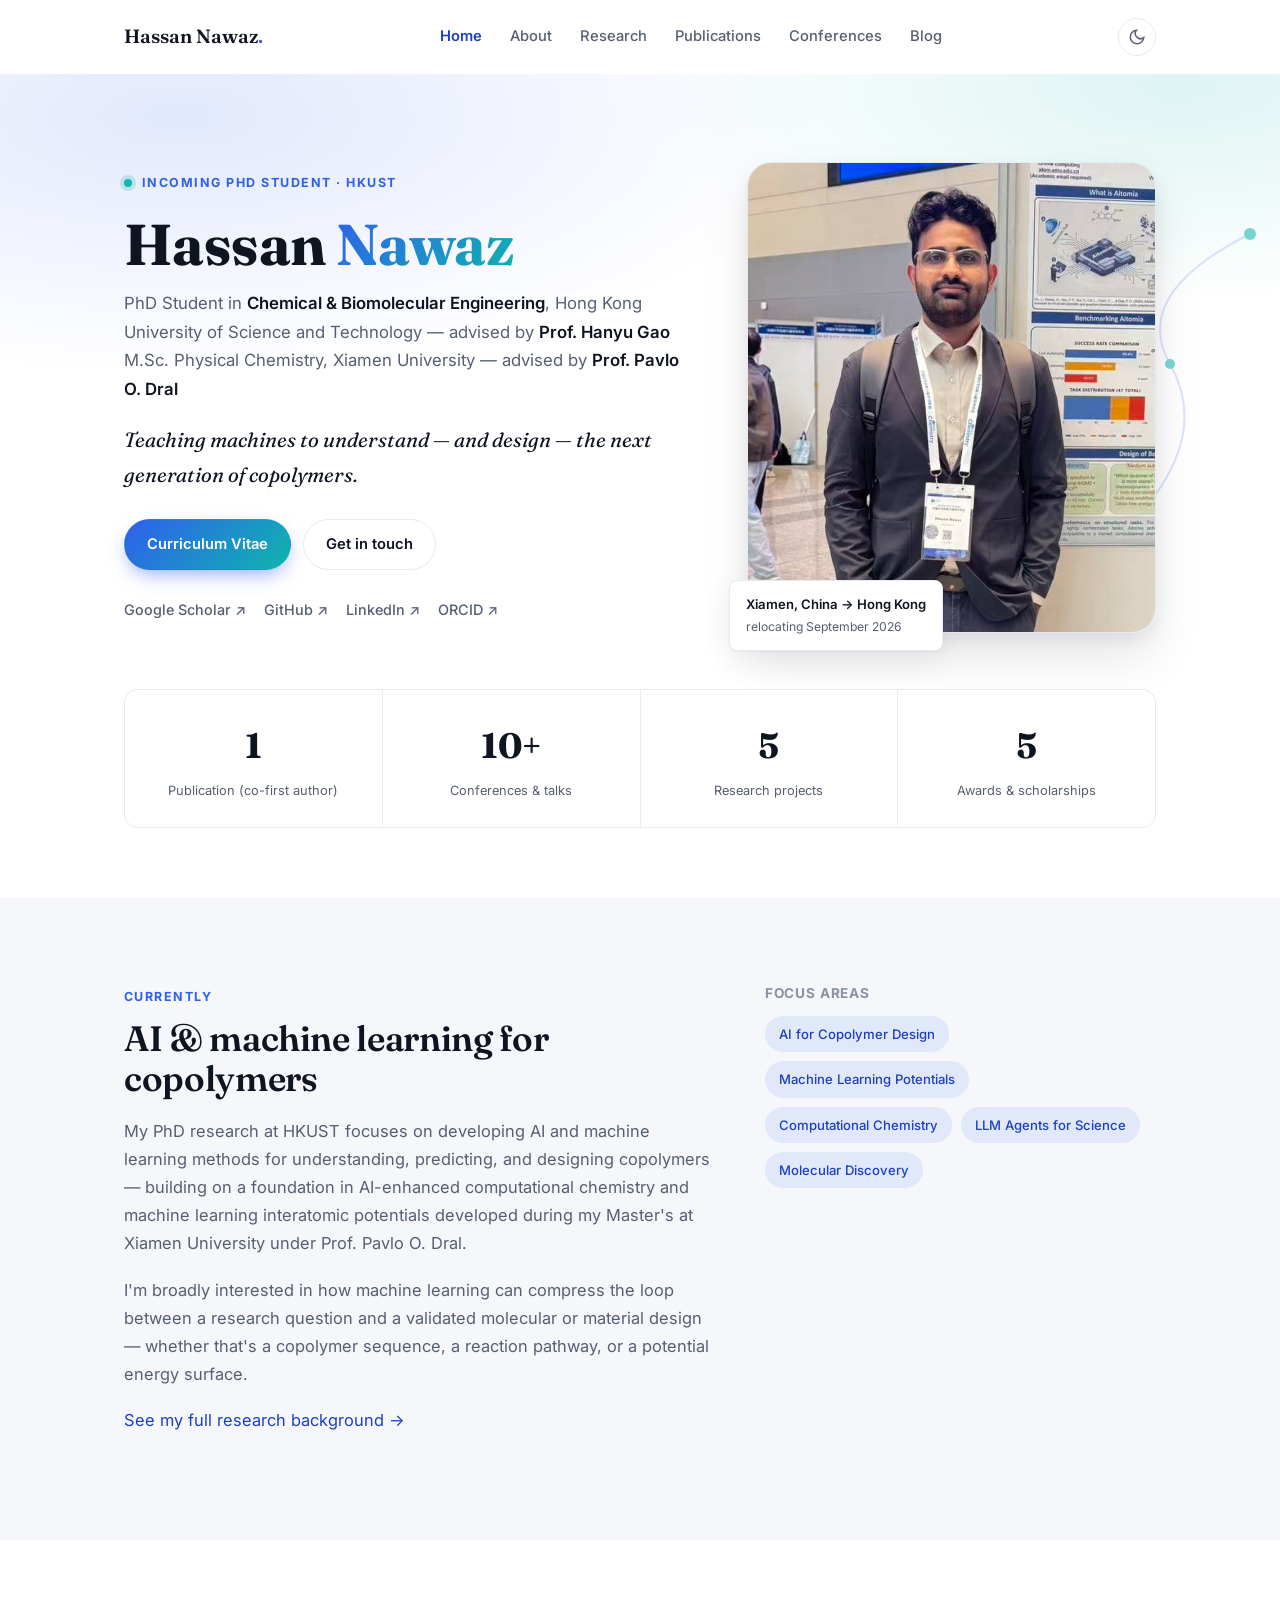
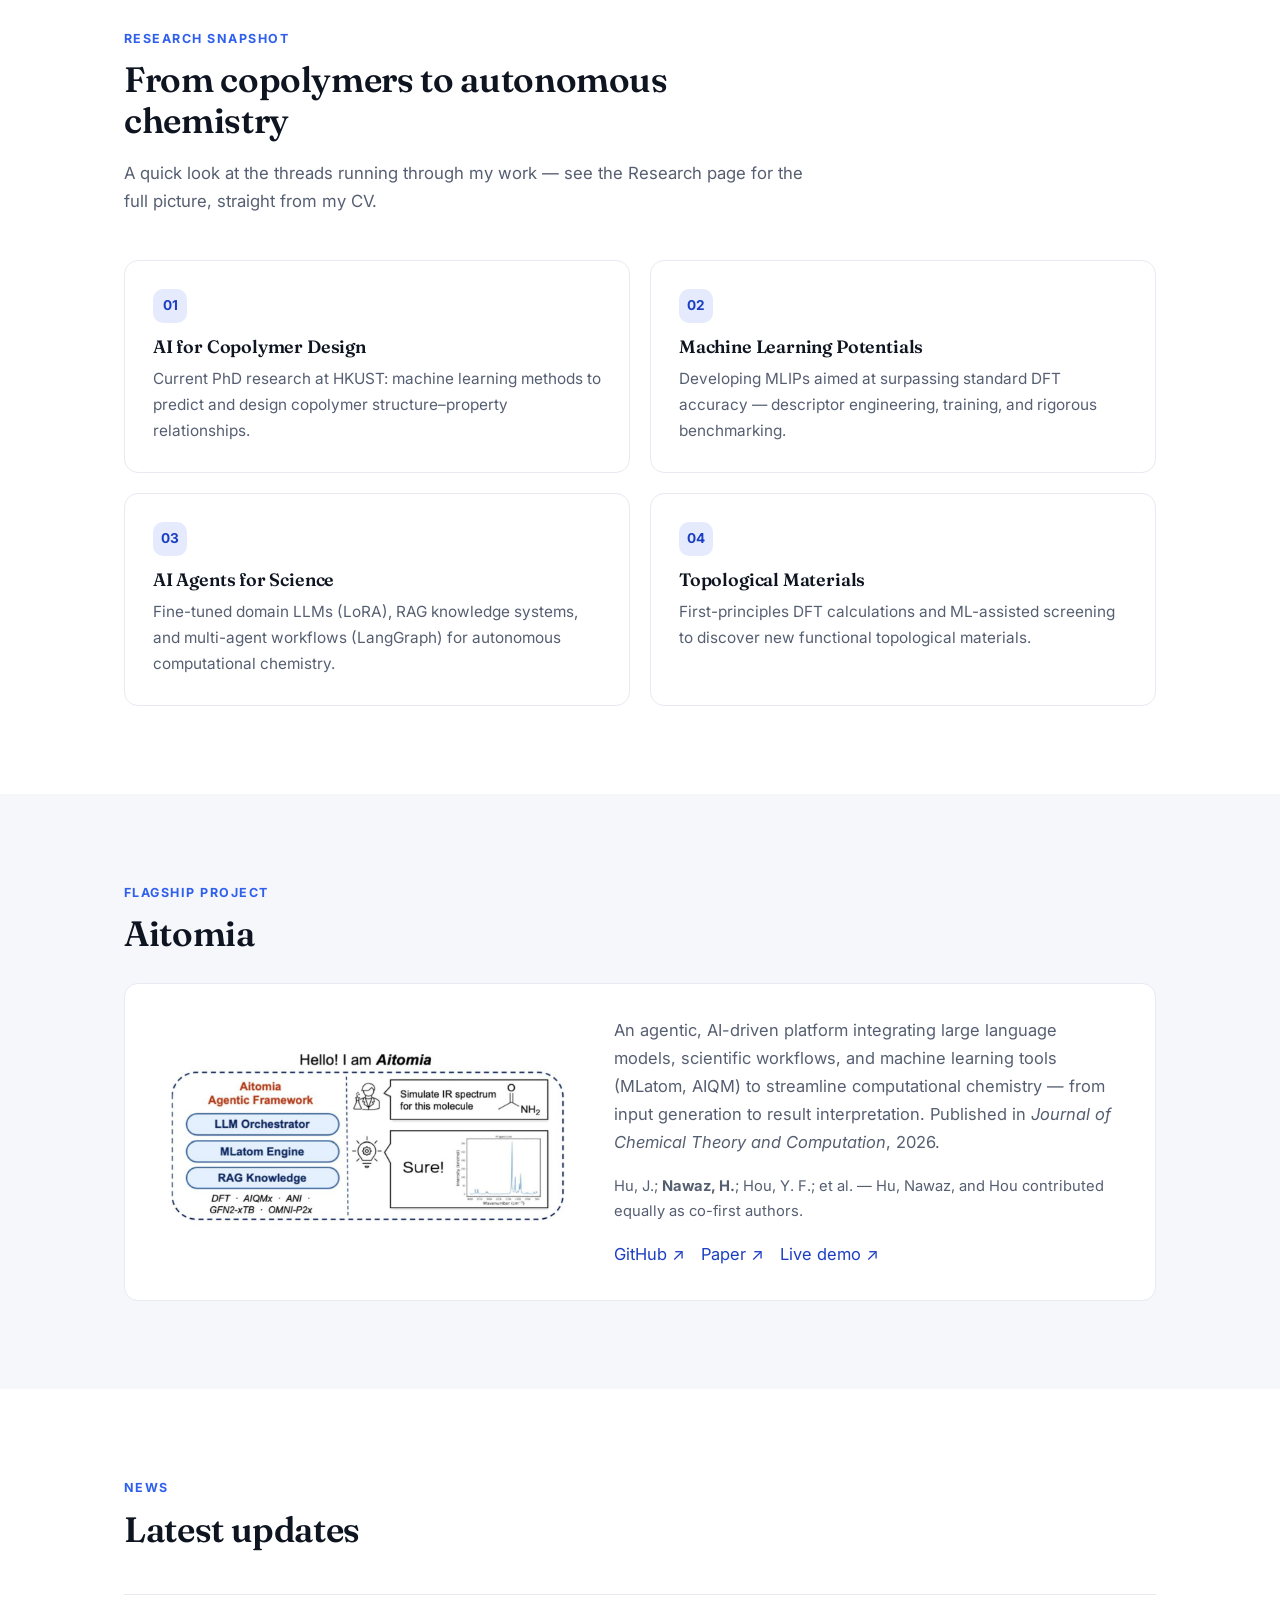
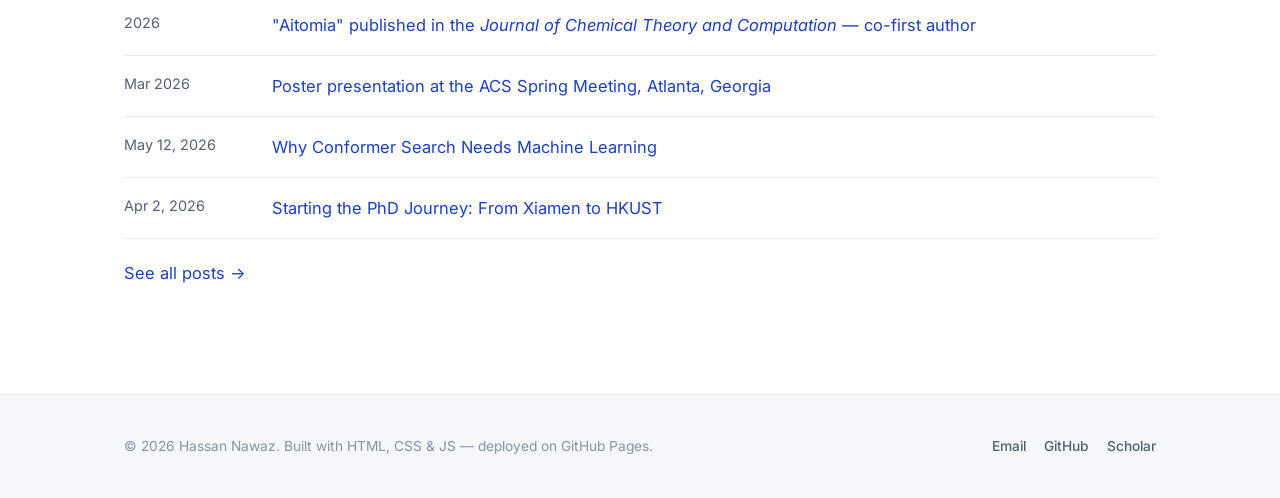
==== commit efbc60ca: "Redesign as modern animated academic site, rebuilt from real CV Replace the plain WordPress-style cl" ====
--- a/index.html
+++ b/index.html
@@ -3,115 +3,209 @@
 <head>
 <meta charset="UTF-8">
 <meta name="viewport" content="width=device-width, initial-scale=1.0">
-<title>Hassan Nawaz</title>
-<meta name="description" content="Hassan Nawaz — Master's student at Xiamen University, incoming Ph.D. student at HKUST. AI-enhanced computational chemistry.">
+<title>Hassan Nawaz — AI &amp; Machine Learning for Copolymers</title>
+<meta name="description" content="Hassan Nawaz — PhD student at HKUST working on AI and machine learning for copolymers, advised by Prof. Hanyu Gao. Former computational chemistry researcher at Xiamen University.">
 <link rel="icon" type="image/svg+xml" href="images/favicon.svg">
+<link rel="preconnect" href="https://fonts.googleapis.com">
+<link rel="preconnect" href="https://fonts.gstatic.com" crossorigin>
+<link href="https://fonts.googleapis.com/css2?family=Fraunces:ital,wght@0,500;0,600;0,700;1,500;1,600&family=Inter:wght@400;500;600;700&display=swap" rel="stylesheet">
 <link rel="stylesheet" href="css/style.css">
 </head>
 <body>
 
-<header class="site-header">
-  <div class="site-header-inner">
-    <a href="index.html" class="site-title">Hassan Nawaz</a>
-    <p class="site-tagline">AI-ENHANCED COMPUTATIONAL CHEMISTRY | INCOMING PH.D. STUDENT, HONG KONG UNIVERSITY OF SCIENCE AND TECHNOLOGY (HKUST)</p>
-  </div>
-  <nav class="main-navigation">
-    <div class="container" style="display:flex; align-items:center;">
-      <ul class="nav-list" id="navList">
-        <li><a href="index.html" class="active">Home</a></li>
-        <li><a href="about.html">About</a></li>
-        <li><a href="research.html">Research</a></li>
-        <li><a href="publications.html">Publications</a></li>
-        <li><a href="conferences.html">Conferences</a></li>
-        <li><a href="blog/index.html">Blog</a></li>
-      </ul>
+<header class="site-header" id="siteHeader">
+  <div class="nav-inner">
+    <a href="index.html" class="brand">Hassan Nawaz<span class="dot">.</span></a>
+    <nav class="nav-links" id="navList">
+      <a href="index.html" class="active">Home</a>
+      <a href="about.html">About</a>
+      <a href="research.html">Research</a>
+      <a href="publications.html">Publications</a>
+      <a href="conferences.html">Conferences</a>
+      <a href="blog/index.html">Blog</a>
+    </nav>
+    <div class="header-actions">
+      <button class="icon-btn" id="themeToggle" aria-label="Toggle dark mode">
+        <svg class="icon-sun" width="18" height="18" viewBox="0 0 24 24" fill="none" stroke="currentColor" stroke-width="2"><circle cx="12" cy="12" r="4"/><path d="M12 2v2M12 20v2M4.9 4.9l1.4 1.4M17.7 17.7l1.4 1.4M2 12h2M20 12h2M4.9 19.1l1.4-1.4M17.7 6.3l1.4-1.4"/></svg>
+        <svg class="icon-moon" width="18" height="18" viewBox="0 0 24 24" fill="none" stroke="currentColor" stroke-width="2"><path d="M21 12.8A9 9 0 1111.2 3 7 7 0 0021 12.8z"/></svg>
+      </button>
       <button class="nav-toggle" id="navToggle" aria-label="Toggle navigation" aria-expanded="false">
         <svg width="18" height="14" viewBox="0 0 18 14" fill="none"><path d="M0 1h18M0 7h18M0 13h18" stroke="currentColor" stroke-width="1.6"/></svg>
       </button>
     </div>
-  </nav>
+  </div>
 </header>
 
-<main>
-  <div class="page-wrap full-width-stack">
-
-    <section class="content-card">
-      <p class="hero-eyebrow">Master's Student · Xiamen University</p>
-      <h1 class="hero-title">Hassan Nawaz</h1>
-      <p class="hero-sub">AI-enhanced computational chemistry</p>
-      <p><strong>College of Chemistry and Chemical Engineering, Xiamen University, China</strong></p>
-      <span class="hero-status">Incoming Ph.D. Student, Hong Kong University of Science and Technology (HKUST) — with Prof. Hanyu Gao, from September 2026</span>
-      <div class="hero-actions">
-        <a href="cv/hassan-cv.pdf" class="btn btn-primary" target="_blank" rel="noopener">Curriculum Vitae</a>
-        <a href="about.html#contact" class="btn btn-outline">Get in touch</a>
-      </div>
-    </section>
-
-    <section class="content-card">
-      <div class="profile-photo-row" style="align-items:center;">
-        <img src="images/hassan-profile.jpg" alt="Hassan Nawaz presenting a poster at a conference">
+<main id="top">
+
+  <section class="hero">
+    <div class="hero-bg"></div>
+    <svg class="hero-chain" viewBox="0 0 420 420" fill="none" xmlns="http://www.w3.org/2000/svg">
+      <path d="M30 340 Q100 260 60 190 T140 60" stroke-width="2" stroke-linecap="round" opacity="0.6"/>
+      <path d="M120 380 Q190 300 150 230 T230 100" stroke-width="2" stroke-linecap="round" opacity="0.4"/>
+      <path d="M220 400 Q290 320 250 250 T330 120" stroke-width="2" stroke-linecap="round" opacity="0.3"/>
+      <circle cx="30" cy="340" r="6"/><circle cx="60" cy="190" r="5"/><circle cx="140" cy="60" r="6"/>
+      <circle cx="120" cy="380" r="5"/><circle cx="150" cy="230" r="5"/><circle cx="230" cy="100" r="5"/>
+      <circle cx="220" cy="400" r="5"/><circle cx="250" cy="250" r="5"/><circle cx="330" cy="120" r="6"/>
+    </svg>
+    <div class="container hero-inner">
+      <div>
+        <div class="hero-eyebrow-row">
+          <span class="status-dot"></span>
+          <span class="eyebrow" style="margin:0;">Incoming PhD Student · HKUST</span>
+        </div>
+        <h1>Hassan <span class="accent-word">Nawaz</span></h1>
+        <p class="hero-role">
+          PhD Student in <strong>Chemical &amp; Biomolecular Engineering</strong>, Hong Kong University of Science and Technology — advised by <strong>Prof. Hanyu Gao</strong><br>
+          M.Sc. Physical Chemistry, Xiamen University — advised by <strong>Prof. Pavlo O. Dral</strong>
+        </p>
+        <p class="hero-tagline">Teaching machines to understand — and design — the next generation of copolymers.</p>
+        <div class="hero-actions">
+          <a href="cv/hassan-cv.pdf" class="btn btn-primary" target="_blank" rel="noopener">Curriculum Vitae</a>
+          <a href="about.html#contact" class="btn btn-ghost">Get in touch</a>
+        </div>
+        <div class="hero-links">
+          <a href="https://scholar.google.com/citations?user=_JOKn14AAAAJ&hl=en" target="_blank" rel="noopener">Google Scholar ↗</a>
+          <a href="https://github.com/hassan-nawaz-awan" target="_blank" rel="noopener">GitHub ↗</a>
+          <a href="https://www.linkedin.com/in/hassan-nawaz-a5059b302" target="_blank" rel="noopener">LinkedIn ↗</a>
+          <a href="https://orcid.org/0009-0008-6332-7162" target="_blank" rel="noopener">ORCID ↗</a>
+        </div>
+      </div>
+      <div class="hero-photo-wrap">
+        <div class="hero-photo">
+          <img src="images/hassan-profile.jpg" alt="Portrait of Hassan Nawaz">
+        </div>
+        <div class="hero-photo-badge">Xiamen, China → Hong Kong<span>relocating September 2026</span></div>
+      </div>
+    </div>
+
+    <div class="container">
+      <div class="stats-strip reveal">
+        <div class="stat-cell"><div class="stat-num" data-count="1">0</div><div class="stat-label">Publication (co-first author)</div></div>
+        <div class="stat-cell"><div class="stat-num" data-count="10" data-suffix="+">0</div><div class="stat-label">Conferences &amp; talks</div></div>
+        <div class="stat-cell"><div class="stat-num" data-count="5">0</div><div class="stat-label">Research projects</div></div>
+        <div class="stat-cell"><div class="stat-num" data-count="5">0</div><div class="stat-label">Awards &amp; scholarships</div></div>
+      </div>
+    </div>
+  </section>
+
+  <section class="section-soft">
+    <div class="container about-grid reveal">
+      <div class="about-text">
+        <span class="eyebrow">Currently</span>
+        <h2>AI &amp; machine learning for copolymers</h2>
+        <p>My PhD research at HKUST focuses on developing AI and machine learning methods for understanding, predicting, and designing copolymers — building on a foundation in AI-enhanced computational chemistry and machine learning interatomic potentials developed during my Master's at Xiamen University under Prof. Pavlo O. Dral.</p>
+        <p>I'm broadly interested in how machine learning can compress the loop between a research question and a validated molecular or material design — whether that's a copolymer sequence, a reaction pathway, or a potential energy surface.</p>
+        <p><a href="research.html">See my full research background →</a></p>
+      </div>
+      <div class="about-aside">
+        <h3>Focus areas</h3>
+        <ul class="tag-list">
+          <li class="tag">AI for Copolymer Design</li>
+          <li class="tag">Machine Learning Potentials</li>
+          <li class="tag">Computational Chemistry</li>
+          <li class="tag">LLM Agents for Science</li>
+          <li class="tag">Molecular Discovery</li>
+        </ul>
+      </div>
+    </div>
+  </section>
+
+  <section>
+    <div class="container">
+      <div class="section-head reveal">
+        <span class="eyebrow">Research Snapshot</span>
+        <h2>From copolymers to autonomous chemistry</h2>
+        <p>A quick look at the threads running through my work — see the Research page for the full picture, straight from my CV.</p>
+      </div>
+      <div class="research-grid reveal-stagger">
+        <div class="card">
+          <div class="card-num">01</div>
+          <h3>AI for Copolymer Design</h3>
+          <p>Current PhD research at HKUST: machine learning methods to predict and design copolymer structure–property relationships.</p>
+        </div>
+        <div class="card">
+          <div class="card-num">02</div>
+          <h3>Machine Learning Potentials</h3>
+          <p>Developing MLIPs aimed at surpassing standard DFT accuracy — descriptor engineering, training, and rigorous benchmarking.</p>
+        </div>
+        <div class="card">
+          <div class="card-num">03</div>
+          <h3>AI Agents for Science</h3>
+          <p>Fine-tuned domain LLMs (LoRA), RAG knowledge systems, and multi-agent workflows (LangGraph) for autonomous computational chemistry.</p>
+        </div>
+        <div class="card">
+          <div class="card-num">04</div>
+          <h3>Topological Materials</h3>
+          <p>First-principles DFT calculations and ML-assisted screening to discover new functional topological materials.</p>
+        </div>
+      </div>
+    </div>
+  </section>
+
+  <section class="section-soft">
+    <div class="container reveal">
+      <div class="section-head" style="margin-bottom:28px;">
+        <span class="eyebrow">Flagship Project</span>
+        <h2>Aitomia</h2>
+      </div>
+      <div class="card" style="display:grid; grid-template-columns:1fr 1.2fr; gap:32px; align-items:center; padding:32px;">
+        <img src="images/aitomia.jpg" alt="Aitomia platform overview" style="border-radius:12px;">
         <div>
-          <p style="margin:0;">Presenting research on AI agents for computational chemistry — Best Poster Award, the 35th Chinese Chemical Society (CCS) Congress, Chongqing, China, April 2026.</p>
-        </div>
-      </div>
-    </section>
-
-    <div class="home-columns">
-      <section class="content-card">
-        <h2 style="margin-top:0;">AI-Enhanced Computational Chemistry</h2>
-        <p>My research focuses on developing machine learning methods that accelerate molecular simulations and enable next-generation chemical discovery — from neural network interatomic potentials to AI-guided conformational search, developed and benchmarked within the MLatom and Aitomia ecosystems.</p>
-        <p><a href="research.html">Read more about my research ›</a></p>
-      </section>
-      <section class="content-card">
-        <h2 style="margin-top:0;">Featured Project</h2>
-        <p><strong>Aitomia</strong> — an agentic, AI-driven platform that integrates large language models, scientific workflows, and machine learning tools (MLatom, AIQM) to streamline computational chemistry research, published in the <em>Journal of Chemical Theory and Computation</em> (2026).</p>
-        <p><a href="publications.html">Read more ›</a></p>
-      </section>
-    </div>
-
-    <section class="content-card">
-      <h2 style="margin-top:0;">News &amp; Posts</h2>
-
-      <div class="news-item-row">
-        <span class="wp-date">Apr 2026</span>
-        <div>
-          <a href="publications.html"><strong>JCTC:</strong> "Aitomia: An Agentic Framework for AI-Driven Atomistic and Quantum Chemical Simulations" published</a>
-        </div>
-      </div>
-      <div class="news-item-row">
-        <span class="wp-date">Apr 2026</span>
-        <div>
-          <a href="conferences.html">Best Poster Award at the 35th Chinese Chemical Society (CCS) Congress, Chongqing</a>
-        </div>
-      </div>
-      <div class="news-item-row">
-        <span class="wp-date">May 12, 2026</span>
-        <div>
+          <p style="color:var(--ink-muted);">An agentic, AI-driven platform integrating large language models, scientific workflows, and machine learning tools (MLatom, AIQM) to streamline computational chemistry — from input generation to result interpretation. Published in <em>Journal of Chemical Theory and Computation</em>, 2026.</p>
+          <p style="color:var(--ink-muted); font-size:0.92rem;">Hu, J.; <strong>Nawaz, H.</strong>; Hou, Y. F.; et al. — Hu, Nawaz, and Hou contributed equally as co-first authors.</p>
+          <div style="display:flex; gap:16px; flex-wrap:wrap; margin-top:14px;">
+            <a href="https://github.com/dralgroup/aitomia/" target="_blank" rel="noopener">GitHub ↗</a>
+            <a href="https://doi.org/10.1021/acs.jctc.6c00591" target="_blank" rel="noopener">Paper ↗</a>
+            <a href="https://atom.xmu.edu.cn/login" target="_blank" rel="noopener">Live demo ↗</a>
+          </div>
+        </div>
+      </div>
+    </div>
+  </section>
+
+  <section>
+    <div class="container reveal">
+      <div class="section-head">
+        <span class="eyebrow">News</span>
+        <h2>Latest updates</h2>
+      </div>
+      <div style="display:grid; gap:0;">
+        <div style="display:grid; grid-template-columns:130px 1fr; gap:18px; padding:16px 0; border-top:1px solid var(--border);">
+          <span class="muted" style="font-size:0.9rem;">2026</span>
+          <a href="publications.html">"Aitomia" published in the <em>Journal of Chemical Theory and Computation</em> — co-first author</a>
+        </div>
+        <div style="display:grid; grid-template-columns:130px 1fr; gap:18px; padding:16px 0; border-top:1px solid var(--border);">
+          <span class="muted" style="font-size:0.9rem;">Mar 2026</span>
+          <a href="conferences.html">Poster presentation at the ACS Spring Meeting, Atlanta, Georgia</a>
+        </div>
+        <div style="display:grid; grid-template-columns:130px 1fr; gap:18px; padding:16px 0; border-top:1px solid var(--border);">
+          <span class="muted" style="font-size:0.9rem;">May 12, 2026</span>
           <a href="blog/why-conformer-search-needs-ml.html">Why Conformer Search Needs Machine Learning</a>
         </div>
-      </div>
-      <div class="news-item-row">
-        <span class="wp-date">Apr 2, 2026</span>
-        <div>
+        <div style="display:grid; grid-template-columns:130px 1fr; gap:18px; padding:16px 0; border-top:1px solid var(--border); border-bottom:1px solid var(--border);">
+          <span class="muted" style="font-size:0.9rem;">Apr 2, 2026</span>
           <a href="blog/starting-the-phd-journey.html">Starting the PhD Journey: From Xiamen to HKUST</a>
         </div>
       </div>
-
-      <p style="margin-top:18px;"><a href="blog/index.html">See all news &amp; posts ›</a></p>
-    </section>
-
-  </div>
+      <p style="margin-top:20px;"><a href="blog/index.html">See all posts →</a></p>
+    </div>
+  </section>
+
 </main>
 
 <footer class="site-footer">
-  <div class="container">
-    &copy; <span id="year"></span> Hassan Nawaz &nbsp;·&nbsp;
-    <a href="mailto:hassanchemist@yahoo.com">Email</a> &nbsp;·&nbsp;
-    <a href="https://github.com/hassan-nawaz-awan" target="_blank" rel="noopener">GitHub</a> &nbsp;·&nbsp;
-    <a href="https://scholar.google.com/citations?user=_JOKn14AAAAJ&hl=en" target="_blank" rel="noopener">Google Scholar</a>
+  <div class="container footer-inner">
+    <p>© <span id="year"></span> Hassan Nawaz. Built with HTML, CSS &amp; JS — deployed on GitHub Pages.</p>
+    <div class="footer-links">
+      <a href="mailto:hassanchemist@yahoo.com">Email</a>
+      <a href="https://github.com/hassan-nawaz-awan" target="_blank" rel="noopener">GitHub</a>
+      <a href="https://scholar.google.com/citations?user=_JOKn14AAAAJ&hl=en" target="_blank" rel="noopener">Scholar</a>
+    </div>
   </div>
 </footer>
 
+<button class="to-top" id="toTop" aria-label="Back to top">↑</button>
 <script src="js/main.js"></script>
 </body>
 </html>
--- a/css/style.css
+++ b/css/style.css
@@ -1,388 +1,482 @@
 /* ==========================================================================
-   Hassan Nawaz — Academic site
-   Styled to match dr-dral.com (GeneratePress-style WordPress theme):
-   light blue-gray page background, white content cards, system-ui sans-serif,
-   gray body text, blue links, right sidebar with widgets, TOC boxes.
+   Hassan Nawaz — Academic site v3
+   Modern editorial academic style (MIT/ETH-inspired): serif display type,
+   generous whitespace, scroll-reveal animation, dark mode.
    ========================================================================== */
 
 :root {
-  --page-bg: #f0f5fa;
-  --card-bg: #ffffff;
-  --text: #404040;
-  --heading: #333333;
-  --muted: #6b6b6b;
-  --link: #3b82f6;
-  --link-hover: #2563eb;
-  --border: #e3e8ee;
-  --toc-bg: #f7f8fa;
-  --toc-border: #e0e4ea;
-  --tag: #3b82f6;
-  --radius: 4px;
-  --max-width: 1000px;
-  --sans: -apple-system, BlinkMacSystemFont, "Segoe UI", Roboto, Oxygen-Sans, Ubuntu,
-    Cantarell, "Helvetica Neue", sans-serif;
+  --bg: #ffffff;
+  --bg-soft: #f5f7fb;
+  --surface: #ffffff;
+  --ink: #0e1420;
+  --ink-muted: #565f72;
+  --ink-faint: #8a92a3;
+  --accent: #2f5fed;
+  --accent-2: #0fb5ae;
+  --accent-ink: #1c3fc2;
+  --border: #e7eaf2;
+  --shadow: 0 1px 2px rgba(15, 23, 42, 0.04), 0 12px 32px rgba(15, 23, 42, 0.06);
+  --shadow-hover: 0 8px 16px rgba(15, 23, 42, 0.06), 0 24px 48px rgba(15, 23, 42, 0.10);
+  --radius: 14px;
+  --radius-sm: 8px;
+  --max-width: 1080px;
+  --display: "Fraunces", Georgia, "Times New Roman", serif;
+  --sans: "Inter", -apple-system, BlinkMacSystemFont, "Segoe UI", Roboto, Helvetica, Arial, sans-serif;
+}
+
+[data-theme="dark"] {
+  --bg: #0a0e17;
+  --bg-soft: #0f1522;
+  --surface: #131a29;
+  --ink: #eef1f7;
+  --ink-muted: #a2aabd;
+  --ink-faint: #6b7386;
+  --accent: #6f96ff;
+  --accent-2: #2dd4c8;
+  --accent-ink: #b7c8ff;
+  --border: #212b3f;
+  --shadow: 0 1px 2px rgba(0, 0, 0, 0.3), 0 12px 32px rgba(0, 0, 0, 0.35);
+  --shadow-hover: 0 8px 16px rgba(0, 0, 0, 0.35), 0 24px 48px rgba(0, 0, 0, 0.45);
 }
 
 * { box-sizing: border-box; }
-
-html { -webkit-text-size-adjust: 100%; }
+html { scroll-behavior: smooth; }
 
 body {
   margin: 0;
-  background: var(--page-bg);
-  color: var(--text);
+  background: var(--bg);
+  color: var(--ink);
   font-family: var(--sans);
-  font-size: 16px;
-  line-height: 1.75;
+  font-size: 16.5px;
+  line-height: 1.7;
+  -webkit-font-smoothing: antialiased;
+  transition: background 0.3s ease, color 0.3s ease;
 }
 
 img { max-width: 100%; display: block; }
-a { color: var(--link); text-decoration: none; }
-a:hover { color: var(--link-hover); text-decoration: underline; }
+a { color: var(--accent-ink); text-decoration: none; }
+a:hover { text-decoration: underline; }
 
 h1, h2, h3, h4 {
+  font-family: var(--display);
+  color: var(--ink);
+  font-weight: 600;
+  line-height: 1.15;
+  margin: 0 0 0.5em;
+  letter-spacing: -0.01em;
+}
+h1 { font-size: clamp(2.4rem, 5vw, 3.6rem); font-weight: 700; }
+h2 { font-size: clamp(1.7rem, 3vw, 2.2rem); }
+h3 { font-size: 1.3rem; }
+p { margin: 0 0 1.1em; color: var(--ink); }
+
+.container { max-width: var(--max-width); margin: 0 auto; padding: 0 24px; }
+.eyebrow {
   font-family: var(--sans);
-  color: var(--heading);
-  line-height: 1.3;
-  font-weight: 600;
-  margin: 0 0 0.6em;
-}
-h1 { font-size: 2.1rem; }
-h2 { font-size: 1.875rem; margin-top: 1.6em; }
-h3 { font-size: 1.3rem; margin-top: 1.4em; }
-p { margin: 0 0 1.1em; }
-
-.container { max-width: var(--max-width); margin: 0 auto; padding: 0 15px; }
+  font-size: 0.78rem;
+  font-weight: 700;
+  letter-spacing: 0.12em;
+  text-transform: uppercase;
+  color: var(--accent);
+  margin-bottom: 0.9em;
+  display: block;
+}
+.muted { color: var(--ink-muted); }
+
+/* ---------- Scroll reveal ---------- */
+.reveal {
+  opacity: 0;
+  transform: translateY(22px);
+  transition: opacity 0.7s cubic-bezier(.2,.7,.3,1), transform 0.7s cubic-bezier(.2,.7,.3,1);
+}
+.reveal.visible { opacity: 1; transform: translateY(0); }
+.reveal-stagger.visible > * { opacity: 1; transform: translateY(0); }
+.reveal-stagger > * {
+  opacity: 0;
+  transform: translateY(18px);
+  transition: opacity 0.6s ease, transform 0.6s ease;
+}
+.reveal-stagger.visible > *:nth-child(1) { transition-delay: 0.02s; }
+.reveal-stagger.visible > *:nth-child(2) { transition-delay: 0.08s; }
+.reveal-stagger.visible > *:nth-child(3) { transition-delay: 0.14s; }
+.reveal-stagger.visible > *:nth-child(4) { transition-delay: 0.20s; }
+.reveal-stagger.visible > *:nth-child(5) { transition-delay: 0.26s; }
+.reveal-stagger.visible > *:nth-child(6) { transition-delay: 0.32s; }
+.reveal-stagger.visible > *:nth-child(n+7) { transition-delay: 0.36s; }
+
+@media (prefers-reduced-motion: reduce) {
+  html { scroll-behavior: auto; }
+  .reveal, .reveal-stagger > * { opacity: 1 !important; transform: none !important; transition: none !important; }
+}
 
 /* ---------- Header ---------- */
 .site-header {
-  background: var(--card-bg);
-  border-bottom: 1px solid var(--border);
-}
-.site-header-inner { max-width: var(--max-width); margin: 0 auto; padding: 22px 15px 0; }
-.site-title {
-  font-size: 20px;
-  font-weight: 700;
-  color: var(--heading);
-  display: block;
-}
-.site-title:hover { text-decoration: none; color: var(--heading); }
-.site-tagline {
-  font-size: 12.5px;
-  color: var(--muted);
-  letter-spacing: 0.01em;
-  margin: 4px 0 18px;
-  max-width: 900px;
-}
-
-.main-navigation { border-top: 1px solid var(--border); }
-.nav-list {
-  list-style: none;
-  display: flex;
-  flex-wrap: wrap;
-  margin: 0;
-  padding: 0;
-}
-.nav-list li { position: relative; }
-.nav-list a {
-  display: block;
-  padding: 13px 18px;
-  color: var(--text);
-  font-weight: 600;
-  font-size: 15px;
-}
-.nav-list a:hover, .nav-list a.active {
-  color: var(--link);
-  text-decoration: none;
-}
-
-.nav-toggle {
-  display: none;
-  margin: 14px 0 14px auto;
-  background: var(--card-bg);
-  border: 1px solid var(--border);
-  border-radius: var(--radius);
-  width: 42px;
-  height: 38px;
-  cursor: pointer;
-  color: var(--text);
-}
-
-/* ---------- Page layout ---------- */
-main { display: block; }
-
-.page-wrap {
+  position: sticky;
+  top: 0;
+  z-index: 200;
+  background: color-mix(in srgb, var(--bg) 82%, transparent);
+  backdrop-filter: saturate(180%) blur(10px);
+  border-bottom: 1px solid transparent;
+  transition: border-color 0.3s ease, box-shadow 0.3s ease;
+}
+.site-header.scrolled { border-color: var(--border); box-shadow: 0 4px 20px rgba(15,23,42,0.05); }
+
+.nav-inner {
   max-width: var(--max-width);
   margin: 0 auto;
-  padding: 28px 15px 56px;
-}
-
-.with-sidebar {
-  display: grid;
-  grid-template-columns: 1fr 300px;
-  gap: 24px;
-  align-items: start;
-}
-
-.content-card {
-  background: var(--card-bg);
-  border-radius: var(--radius);
-  padding: 34px;
-}
-
-.full-width-stack {
+  padding: 16px 24px;
   display: flex;
-  flex-direction: column;
-  gap: 22px;
-}
-
-/* ---------- Sidebar ---------- */
-.sidebar { display: flex; flex-direction: column; gap: 22px; }
-.widget {
-  background: var(--card-bg);
-  border-radius: var(--radius);
-  padding: 22px;
-}
-.widget h3 {
-  margin: 0 0 14px;
-  font-size: 13px;
-  font-weight: 700;
-  letter-spacing: 0.04em;
-  text-transform: uppercase;
-  color: var(--heading);
-}
-.search-row { display: flex; gap: 8px; }
-.search-row input {
-  flex: 1;
-  min-width: 0;
-  padding: 9px 11px;
+  align-items: center;
+  justify-content: space-between;
+  gap: 20px;
+}
+.brand {
+  font-family: var(--display);
+  font-weight: 600;
+  font-size: 1.2rem;
+  color: var(--ink);
+}
+.brand:hover { text-decoration: none; }
+.brand .dot { color: var(--accent); }
+
+.nav-links { display: flex; align-items: center; gap: 4px; flex-wrap: wrap; }
+.nav-links a {
+  position: relative;
+  color: var(--ink-muted);
+  font-size: 0.92rem;
+  font-weight: 500;
+  padding: 8px 12px;
+  border-radius: 999px;
+}
+.nav-links a:hover { color: var(--ink); text-decoration: none; background: var(--bg-soft); }
+.nav-links a.active { color: var(--accent-ink); font-weight: 600; }
+
+.header-actions { display: flex; align-items: center; gap: 8px; }
+.icon-btn {
+  width: 38px; height: 38px;
+  display: inline-flex; align-items: center; justify-content: center;
+  border-radius: 999px;
   border: 1px solid var(--border);
-  border-radius: var(--radius);
-  font-family: var(--sans);
-  font-size: 14px;
-}
-.search-row button {
-  background: var(--link);
-  color: #fff;
-  border: none;
-  border-radius: var(--radius);
-  padding: 9px 16px;
-  font-weight: 600;
-  font-size: 14px;
+  background: var(--surface);
+  color: var(--ink-muted);
   cursor: pointer;
 }
-.search-row button:hover { background: var(--link-hover); }
-.search-results { margin-top: 12px; font-size: 14px; }
-.search-results a { display: block; padding: 4px 0; }
-.search-results .none { color: var(--muted); }
-
-.widget-post-list { list-style: none; margin: 0; padding: 0; }
-.widget-post-list li { padding: 10px 0; border-top: 1px solid var(--border); }
-.widget-post-list li:first-child { border-top: none; padding-top: 0; }
-.widget-post-list a { font-weight: 600; font-size: 14.5px; line-height: 1.4; }
-.widget-post-list .wp-date { display: block; color: var(--muted); font-size: 12.5px; margin-top: 2px; }
-
-/* ---------- Table of Contents box ---------- */
-.toc-box {
-  background: var(--toc-bg);
-  border: 1px solid var(--toc-border);
-  border-radius: var(--radius);
-  padding: 20px 24px;
-  margin: 0 0 28px;
-  max-width: 480px;
-}
-.toc-box .toc-title {
-  font-weight: 700;
-  font-size: 15px;
-  color: var(--heading);
-  margin-bottom: 10px;
-}
-.toc-box ol { margin: 0; padding-left: 20px; }
-.toc-box li { margin-bottom: 4px; font-size: 14.5px; }
-
-/* ---------- Home page ---------- */
-.hero-eyebrow {
-  font-size: 12.5px;
-  font-weight: 700;
-  letter-spacing: 0.05em;
-  text-transform: uppercase;
-  color: var(--muted);
-  margin-bottom: 10px;
-}
-.hero-title { font-size: 2.3rem; margin-bottom: 6px; }
-.hero-sub { font-size: 1.2rem; color: var(--text); margin-bottom: 16px; }
-.hero-status {
-  display: inline-block;
-  background: #eaf2fe;
-  color: #1d4ed8;
-  font-size: 13px;
-  font-weight: 600;
-  padding: 6px 14px;
-  border-radius: var(--radius);
-  margin-bottom: 20px;
-}
-.hero-actions { display: flex; gap: 12px; flex-wrap: wrap; margin-top: 8px; }
+.icon-btn:hover { color: var(--accent-ink); border-color: var(--accent); }
+
+.nav-toggle { display: none; }
+
+.icon-sun, .icon-moon { display: none; }
+[data-theme="light"] .icon-moon { display: block; }
+[data-theme="dark"] .icon-sun { display: block; }
+
+/* ---------- Buttons ---------- */
 .btn {
   display: inline-flex;
   align-items: center;
-  gap: 6px;
-  padding: 11px 20px;
+  gap: 8px;
+  padding: 12px 22px;
+  border-radius: 999px;
+  font-weight: 600;
+  font-size: 0.92rem;
+  border: 1px solid transparent;
+  cursor: pointer;
+  transition: transform 0.25s ease, box-shadow 0.25s ease, background 0.25s ease;
+}
+.btn-primary {
+  background: linear-gradient(135deg, var(--accent), var(--accent-2));
+  color: #fff;
+  box-shadow: 0 8px 20px -6px color-mix(in srgb, var(--accent) 60%, transparent);
+}
+.btn-primary:hover { transform: translateY(-2px); text-decoration: none; box-shadow: 0 12px 28px -6px color-mix(in srgb, var(--accent) 70%, transparent); }
+.btn-ghost { border-color: var(--border); color: var(--ink); background: var(--surface); }
+.btn-ghost:hover { border-color: var(--accent); color: var(--accent-ink); text-decoration: none; transform: translateY(-2px); }
+
+/* ---------- Hero ---------- */
+.hero {
+  position: relative;
+  padding: 88px 0 70px;
+  overflow: hidden;
+}
+.hero-bg {
+  position: absolute;
+  inset: -10% -10% auto -10%;
+  height: 620px;
+  background: radial-gradient(60% 60% at 20% 20%, color-mix(in srgb, var(--accent) 14%, transparent), transparent 70%),
+              radial-gradient(50% 50% at 85% 15%, color-mix(in srgb, var(--accent-2) 14%, transparent), transparent 70%);
+  z-index: -2;
+  pointer-events: none;
+}
+.hero-chain {
+  position: absolute;
+  right: -60px;
+  top: 40px;
+  width: 420px;
+  opacity: 0.55;
+  z-index: -1;
+  pointer-events: none;
+}
+.hero-chain path { stroke: var(--accent); }
+.hero-chain circle { fill: var(--accent-2); }
+
+.hero-inner { display: grid; grid-template-columns: 1.25fr 0.9fr; gap: 54px; align-items: center; }
+.hero-eyebrow-row { display: flex; align-items: center; gap: 10px; margin-bottom: 18px; }
+.status-dot { width: 8px; height: 8px; border-radius: 50%; background: var(--accent-2); box-shadow: 0 0 0 4px color-mix(in srgb, var(--accent-2) 22%, transparent); animation: pulse 2.4s infinite; }
+@keyframes pulse { 0%,100% { opacity: 1; } 50% { opacity: 0.45; } }
+
+.hero h1 { margin-bottom: 0.2em; }
+.hero h1 .accent-word { background: linear-gradient(135deg, var(--accent), var(--accent-2)); -webkit-background-clip: text; background-clip: text; color: transparent; }
+.hero-role { font-size: 1.05rem; color: var(--ink-muted); margin-bottom: 20px; }
+.hero-role strong { color: var(--ink); font-weight: 600; }
+.hero-tagline { font-family: var(--display); font-style: italic; font-size: 1.28rem; color: var(--ink); max-width: 48ch; margin-bottom: 26px; }
+.hero-actions { display: flex; flex-wrap: wrap; gap: 12px; margin-bottom: 28px; }
+.hero-links { display: flex; flex-wrap: wrap; gap: 18px; font-size: 0.9rem; }
+.hero-links a { color: var(--ink-muted); font-weight: 500; }
+.hero-links a:hover { color: var(--accent-ink); }
+
+.hero-photo-wrap { position: relative; }
+.hero-photo {
+  border-radius: 24px;
+  overflow: hidden;
+  box-shadow: var(--shadow-hover);
+  aspect-ratio: 4/4.6;
+  border: 1px solid var(--border);
+}
+.hero-photo img { width: 100%; height: 100%; object-fit: cover; }
+.hero-photo-badge {
+  position: absolute;
+  bottom: -18px;
+  left: -18px;
+  background: var(--surface);
+  border: 1px solid var(--border);
+  border-radius: var(--radius-sm);
+  padding: 12px 16px;
+  box-shadow: var(--shadow);
+  font-size: 0.82rem;
+  font-weight: 600;
+}
+.hero-photo-badge span { display: block; font-weight: 400; color: var(--ink-muted); font-size: 0.76rem; margin-top: 2px; }
+
+/* ---------- Stats strip ---------- */
+.stats-strip {
+  display: grid;
+  grid-template-columns: repeat(4, 1fr);
+  gap: 1px;
+  background: var(--border);
+  border: 1px solid var(--border);
   border-radius: var(--radius);
-  font-weight: 600;
-  font-size: 14.5px;
-  border: 1px solid var(--link);
-}
-.btn-primary { background: var(--link); color: #fff; }
-.btn-primary:hover { background: var(--link-hover); text-decoration: none; }
-.btn-outline { background: transparent; color: var(--link); }
-.btn-outline:hover { background: #eaf2fe; text-decoration: none; }
-
-.home-columns {
-  display: grid;
-  grid-template-columns: 1.3fr 1fr;
-  gap: 22px;
-}
-.home-photo img { border-radius: var(--radius); width: 100%; object-fit: cover; }
-
-.news-item-row {
-  display: grid;
-  grid-template-columns: 130px 1fr;
-  gap: 18px;
-  padding: 14px 0;
-  border-top: 1px solid var(--border);
-}
-.news-item-row:first-of-type { border-top: none; padding-top: 0; }
-.news-item-row .wp-date { color: var(--muted); font-size: 13.5px; }
-.news-item-row a { font-weight: 600; }
-
-/* ---------- Vita / definition table ---------- */
-.vita-table { width: 100%; border-collapse: collapse; margin: 12px 0 24px; }
-.vita-table tr { border-top: 1px solid var(--border); }
-.vita-table tr:first-child { border-top: none; }
-.vita-table td { padding: 10px 14px 10px 0; font-size: 15px; vertical-align: top; }
-.vita-table td:first-child { white-space: nowrap; font-weight: 600; width: 130px; color: var(--heading); }
-
-.plain-list { padding-left: 22px; margin: 0 0 1.2em; }
-.plain-list li { margin-bottom: 6px; }
-
-.tag-inline {
-  display: inline-block;
-  background: #eef1f5;
-  color: var(--muted);
-  font-size: 12.5px;
-  padding: 2px 9px;
-  border-radius: 3px;
-  margin: 0 6px 6px 0;
-}
-
-.profile-photo-row {
-  display: flex;
-  gap: 24px;
-  align-items: flex-start;
-  margin-bottom: 20px;
-}
-.profile-photo-row img {
-  width: 160px;
-  height: 190px;
-  object-fit: cover;
+  overflow: hidden;
+  margin-top: 56px;
+}
+.stat-cell { background: var(--surface); padding: 26px 20px; text-align: center; }
+.stat-num { font-family: var(--display); font-size: 2.2rem; font-weight: 700; color: var(--ink); }
+.stat-num .plus { color: var(--accent); }
+.stat-label { font-size: 0.8rem; color: var(--ink-muted); margin-top: 4px; }
+
+/* ---------- Sections ---------- */
+section { padding: 88px 0; }
+.section-soft { background: var(--bg-soft); }
+.section-head { max-width: 680px; margin: 0 0 44px; }
+.section-head p { color: var(--ink-muted); font-size: 1.05rem; margin: 0; }
+
+/* ---------- Cards ---------- */
+.card {
+  background: var(--surface);
+  border: 1px solid var(--border);
   border-radius: var(--radius);
-  flex-shrink: 0;
-}
-
-/* ---------- Publications / numbered lists ---------- */
-.pub-ol { padding-left: 24px; margin: 0 0 8px; }
-.pub-ol li { margin-bottom: 18px; line-height: 1.6; }
-.pub-ol .pub-authors-line strong { color: var(--heading); }
-.pub-ol .pub-venue-line { font-style: italic; color: var(--muted); }
-.pub-links-line a { margin-right: 14px; font-weight: 600; font-size: 14.5px; }
-.note-box {
-  background: var(--toc-bg);
-  border: 1px solid var(--toc-border);
-  border-radius: var(--radius);
-  padding: 14px 18px;
-  color: var(--muted);
-  font-size: 14.5px;
-  margin: 18px 0;
-}
+  padding: 28px;
+  transition: transform 0.3s ease, box-shadow 0.3s ease, border-color 0.3s ease;
+}
+.card:hover { transform: translateY(-5px); box-shadow: var(--shadow-hover); border-color: color-mix(in srgb, var(--accent) 30%, var(--border)); }
+
+.research-grid { display: grid; grid-template-columns: repeat(2, 1fr); gap: 20px; }
+.research-grid .card h3 { font-size: 1.12rem; margin-bottom: 8px; }
+.research-grid .card p { color: var(--ink-muted); font-size: 0.96rem; margin: 0; }
+.card-num {
+  display: inline-flex; align-items: center; justify-content: center;
+  width: 34px; height: 34px; border-radius: 10px;
+  background: color-mix(in srgb, var(--accent) 12%, transparent);
+  color: var(--accent-ink); font-weight: 700; font-size: 0.85rem;
+  margin-bottom: 14px;
+}
+
+/* ---------- About / bio ---------- */
+.about-grid { display: grid; grid-template-columns: 1.5fr 1fr; gap: 54px; }
+.about-text p { color: var(--ink-muted); font-size: 1.03rem; }
+.pull-quote {
+  font-family: var(--display);
+  font-style: italic;
+  font-size: 1.18rem;
+  color: var(--ink);
+  border-left: 3px solid var(--accent);
+  padding: 4px 0 4px 22px;
+  margin: 28px 0 0;
+}
+.tag-list { display: flex; flex-wrap: wrap; gap: 9px; padding: 0; margin: 0; list-style: none; }
+.tag {
+  font-size: 0.82rem;
+  font-weight: 500;
+  padding: 7px 14px;
+  border-radius: 999px;
+  background: color-mix(in srgb, var(--accent) 10%, transparent);
+  color: var(--accent-ink);
+}
+.about-aside h3 { font-size: 0.85rem; text-transform: uppercase; letter-spacing: 0.06em; color: var(--ink-faint); margin-bottom: 14px; font-family: var(--sans); font-weight: 700; }
+
+/* ---------- Timeline ---------- */
+.timeline { position: relative; margin-left: 8px; padding-left: 34px; border-left: 2px solid var(--border); }
+.timeline-item { position: relative; padding-bottom: 40px; }
+.timeline-item:last-child { padding-bottom: 0; }
+.timeline-item::before {
+  content: ""; position: absolute; left: -41.5px; top: 4px;
+  width: 13px; height: 13px; border-radius: 50%;
+  background: var(--bg); border: 2px solid var(--accent);
+  transition: transform 0.3s ease;
+}
+.timeline-item:hover::before { transform: scale(1.3); }
+.timeline-period { font-size: 0.8rem; font-weight: 700; letter-spacing: 0.05em; text-transform: uppercase; color: var(--accent); margin-bottom: 6px; }
+.timeline-item h3 { font-size: 1.18rem; margin-bottom: 3px; }
+.timeline-inst { color: var(--ink-muted); font-size: 0.96rem; margin-bottom: 8px; }
+.timeline-meta { font-size: 0.9rem; color: var(--ink-muted); margin: 0 0 4px; }
+.timeline-meta strong { color: var(--ink); font-weight: 600; }
+.status-pill {
+  display: inline-block; font-size: 0.7rem; font-weight: 700; letter-spacing: 0.04em; text-transform: uppercase;
+  padding: 3px 10px; border-radius: 999px;
+  background: color-mix(in srgb, var(--accent-2) 14%, transparent); color: var(--accent-2);
+  margin-left: 8px; vertical-align: middle;
+}
+
+/* ---------- Research experience blocks ---------- */
+.exp-block { padding: 30px 0; border-top: 1px solid var(--border); }
+.exp-block:first-child { border-top: none; padding-top: 0; }
+.exp-head { display: flex; justify-content: space-between; align-items: baseline; gap: 16px; flex-wrap: wrap; margin-bottom: 4px; }
+.exp-head h3 { margin: 0; font-size: 1.2rem; }
+.exp-date { font-size: 0.85rem; color: var(--ink-faint); font-weight: 600; white-space: nowrap; }
+.exp-context { color: var(--accent-ink); font-size: 0.9rem; font-weight: 600; margin-bottom: 12px; }
+.exp-block ul { margin: 0; padding-left: 22px; color: var(--ink-muted); }
+.exp-block li { margin-bottom: 8px; }
+
+/* ---------- Publications ---------- */
+.pub-list { list-style: none; padding: 0; margin: 0; }
+.pub-item {
+  padding: 28px 0; border-top: 1px solid var(--border);
+  display: grid; grid-template-columns: 90px 1fr; gap: 24px;
+}
+.pub-list .pub-item:last-child { border-bottom: 1px solid var(--border); }
+.pub-year { font-family: var(--display); font-size: 1.4rem; color: var(--accent-ink); font-weight: 700; }
+.pub-type { display: block; font-size: 0.68rem; font-weight: 700; letter-spacing: 0.06em; text-transform: uppercase; color: var(--ink-faint); margin-top: 4px; }
+.pub-title { font-size: 1.14rem; font-weight: 600; margin: 0 0 8px; color: var(--ink); }
+.pub-authors { color: var(--ink-muted); margin: 0 0 4px; font-size: 0.96rem; }
+.pub-authors strong { color: var(--ink); font-weight: 700; }
+.pub-note-inline { color: var(--ink-faint); font-size: 0.85rem; font-style: italic; }
+.pub-venue { color: var(--ink-faint); font-size: 0.92rem; font-style: italic; margin: 4px 0 14px; }
+.pub-links { display: flex; gap: 16px; margin-bottom: 12px; }
+.pub-links a { font-weight: 600; font-size: 0.88rem; }
+.note-box { background: var(--bg-soft); border: 1px solid var(--border); border-radius: var(--radius-sm); padding: 16px 20px; color: var(--ink-muted); font-size: 0.92rem; margin: 20px 0; }
+
+/* ---------- Awards ---------- */
+.awards-list { list-style: none; padding: 0; margin: 0; display: grid; gap: 4px; }
+.award-item { display: grid; grid-template-columns: 90px 1fr; gap: 20px; padding: 20px 0; border-top: 1px solid var(--border); }
+.awards-list .award-item:last-child { border-bottom: 1px solid var(--border); }
+.award-date { font-family: var(--display); font-weight: 600; color: var(--accent-ink); font-size: 1rem; }
+.award-item h3 { font-size: 1.03rem; margin: 0 0 4px; }
+.award-item p { color: var(--ink-muted); margin: 0; font-size: 0.92rem; }
 
 /* ---------- Conferences ---------- */
-.conf-ol { padding-left: 24px; }
-.conf-ol > li { margin-bottom: 34px; }
-.conf-role-line { font-weight: 600; color: var(--heading); }
-.conf-thumbs { display: flex; gap: 10px; flex-wrap: wrap; margin-top: 10px; }
-.conf-thumbs button {
-  padding: 0; border: 1px solid var(--border); border-radius: var(--radius);
-  overflow: hidden; cursor: zoom-in; background: none; width: 120px; height: 90px;
-}
-.conf-thumbs img { width: 100%; height: 100%; object-fit: cover; }
-
-/* ---------- Blog listing ---------- */
-.blog-grid {
-  display: grid;
-  grid-template-columns: repeat(2, 1fr);
-  gap: 24px;
-}
-.blog-card {
-  background: var(--card-bg);
-  border-radius: var(--radius);
-  padding: 26px;
-}
-.blog-card:hover { text-decoration: none; }
-.blog-card:hover h2 { color: var(--link); }
-.blog-card .post-cat { color: var(--link); font-size: 13px; font-weight: 600; margin-bottom: 8px; display: block; }
-.blog-card h2 { font-size: 1.35rem; margin: 0 0 8px; }
-.blog-card .byline { color: var(--muted); font-size: 13.5px; margin-bottom: 10px; }
-.blog-card p.excerpt { color: var(--text); margin-bottom: 12px; }
-.read-more { font-weight: 600; }
-
-/* ---------- Single post ---------- */
-.post-cat-top { color: var(--link); font-size: 13.5px; font-weight: 600; margin-bottom: 10px; display: block; }
-.post-byline { color: var(--muted); font-size: 14.5px; margin-bottom: 26px; }
-.post-body p { font-size: 16px; }
+.conf-list { display: grid; gap: 22px; }
+.conf-card { background: var(--surface); border: 1px solid var(--border); border-radius: var(--radius); padding: 26px; }
+.conf-head { display: flex; justify-content: space-between; gap: 16px; flex-wrap: wrap; margin-bottom: 6px; }
+.conf-head h3 { font-size: 1.08rem; margin: 0; max-width: 62ch; }
+.conf-year { color: var(--ink-faint); font-size: 0.85rem; font-weight: 600; white-space: nowrap; }
+.conf-loc { color: var(--ink-muted); font-size: 0.92rem; margin: 0 0 6px; }
+.conf-role {
+  display: inline-block; font-size: 0.74rem; font-weight: 700; text-transform: uppercase; letter-spacing: 0.04em;
+  color: var(--accent-ink); background: color-mix(in srgb, var(--accent) 10%, transparent);
+  padding: 3px 11px; border-radius: 999px; margin: 4px 0 12px;
+}
+.conf-desc { color: var(--ink-muted); font-size: 0.94rem; margin: 0 0 14px; }
+.conf-gallery { display: grid; grid-template-columns: repeat(auto-fill, minmax(120px, 1fr)); gap: 10px; }
+.conf-gallery button { padding: 0; border: 1px solid var(--border); border-radius: var(--radius-sm); overflow: hidden; cursor: zoom-in; background: none; aspect-ratio: 4/3; transition: transform 0.25s ease; }
+.conf-gallery button:hover { transform: scale(1.04); }
+.conf-gallery img { width: 100%; height: 100%; object-fit: cover; }
+
+/* ---------- Blog ---------- */
+.blog-grid { display: grid; grid-template-columns: repeat(2, 1fr); gap: 22px; }
+.blog-card { border: 1px solid var(--border); border-radius: var(--radius); padding: 28px; background: var(--surface); display: flex; flex-direction: column; transition: transform 0.3s ease, box-shadow 0.3s ease; }
+.blog-card:hover { transform: translateY(-5px); box-shadow: var(--shadow-hover); text-decoration: none; }
+.blog-cat { color: var(--accent-ink); font-size: 0.76rem; font-weight: 700; text-transform: uppercase; letter-spacing: 0.05em; margin-bottom: 10px; }
+.blog-card h3 { font-size: 1.18rem; margin-bottom: 10px; color: var(--ink); }
+.blog-card p { color: var(--ink-muted); font-size: 0.95rem; margin: 0 0 16px; flex-grow: 1; }
+.blog-date { color: var(--ink-faint); font-size: 0.85rem; }
+.blog-read { font-weight: 600; font-size: 0.9rem; color: var(--accent-ink); }
+
+/* ---------- Contact ---------- */
+.contact-grid { display: grid; grid-template-columns: 1fr 1fr; gap: 54px; }
+.contact-detail { margin-bottom: 20px; }
+.contact-detail .label { display: block; font-size: 0.76rem; font-weight: 700; text-transform: uppercase; letter-spacing: 0.05em; color: var(--ink-faint); margin-bottom: 4px; }
+.contact-detail a, .contact-detail span { font-size: 1.02rem; color: var(--ink); font-weight: 500; }
+.social-row { display: flex; gap: 16px; flex-wrap: wrap; margin-top: 6px; }
+.social-row a { font-weight: 600; }
 
 /* ---------- Footer ---------- */
-.site-footer {
-  border-top: 1px solid var(--border);
-  padding: 26px 15px;
-  text-align: center;
-  color: var(--muted);
-  font-size: 13.5px;
-}
-.site-footer a { color: var(--muted); font-weight: 600; }
+.site-footer { padding: 40px 0; background: var(--bg-soft); border-top: 1px solid var(--border); }
+.footer-inner { display: flex; justify-content: space-between; align-items: center; flex-wrap: wrap; gap: 16px; }
+.footer-inner p { margin: 0; color: var(--ink-faint); font-size: 0.86rem; }
+.footer-links { display: flex; gap: 18px; }
+.footer-links a { color: var(--ink-muted); font-size: 0.86rem; font-weight: 500; }
 
 /* ---------- Lightbox ---------- */
-.lightbox {
-  position: fixed; inset: 0; background: rgba(20, 20, 25, 0.9);
-  display: none; align-items: center; justify-content: center; z-index: 1000; padding: 40px 20px;
-}
+.lightbox { position: fixed; inset: 0; background: rgba(6, 8, 14, 0.92); display: none; align-items: center; justify-content: center; z-index: 1000; padding: 40px 20px; }
 .lightbox.open { display: flex; }
 .lightbox-content { max-width: 900px; width: 100%; }
-.lightbox-content img { width: 100%; border-radius: var(--radius); max-height: 78vh; object-fit: contain; background: #000; }
-.lightbox-caption { color: #f1efe9; font-size: 0.92rem; margin-top: 14px; text-align: center; }
-.lightbox-close {
-  position: absolute; top: 24px; right: 28px; background: none; border: none;
-  color: #fff; font-size: 2rem; cursor: pointer; line-height: 1;
-}
+.lightbox-content img { width: 100%; border-radius: var(--radius-sm); max-height: 78vh; object-fit: contain; background: #000; }
+.lightbox-caption { color: #eef1f7; font-size: 0.92rem; margin-top: 14px; text-align: center; }
+.lightbox-close { position: absolute; top: 24px; right: 28px; background: none; border: none; color: #fff; font-size: 2rem; cursor: pointer; line-height: 1; }
+
+/* ---------- Back to top ---------- */
+.to-top {
+  position: fixed; bottom: 26px; right: 26px; width: 46px; height: 46px; border-radius: 50%;
+  background: linear-gradient(135deg, var(--accent), var(--accent-2)); color: #fff; border: none; cursor: pointer;
+  display: none; align-items: center; justify-content: center; box-shadow: var(--shadow-hover); z-index: 90;
+  transition: transform 0.25s ease;
+}
+.to-top:hover { transform: translateY(-3px); }
+.to-top.visible { display: flex; }
+
+/* ---------- Blog post page ---------- */
+.post-header { padding: 64px 0 10px; }
+.post-header h1 { font-size: 2.2rem; }
+.post-meta { color: var(--ink-faint); font-size: 0.92rem; margin-top: 10px; }
+.post-body { max-width: 720px; }
+.post-body h2 { font-size: 1.4rem; margin-top: 1.6em; }
+.post-body p { color: var(--ink-muted); font-size: 1.05rem; }
+.post-body ul { color: var(--ink-muted); font-size: 1.02rem; padding-left: 22px; }
+.post-body li { margin-bottom: 0.6em; }
+.back-link { font-weight: 600; font-size: 0.92rem; }
 
 /* ---------- Responsive ---------- */
-@media (max-width: 860px) {
-  .with-sidebar { grid-template-columns: 1fr; }
-  .home-columns { grid-template-columns: 1fr; }
-  .blog-grid { grid-template-columns: 1fr; }
-  .profile-photo-row { flex-direction: column; }
-  .profile-photo-row img { width: 140px; height: 165px; }
+@media (max-width: 880px) {
+  .hero-inner { grid-template-columns: 1fr; }
+  .hero-photo-wrap { max-width: 320px; order: -1; }
+  .about-grid, .contact-grid { grid-template-columns: 1fr; }
+  .research-grid, .blog-grid { grid-template-columns: 1fr; }
+  .stats-strip { grid-template-columns: repeat(2, 1fr); }
+  .hero-chain { display: none; }
 }
 
 @media (max-width: 700px) {
-  .nav-toggle { display: inline-flex; align-items: center; justify-content: center; }
-  .nav-list {
-    display: none;
-    flex-direction: column;
-    padding-bottom: 12px;
+  .nav-links { display: none; }
+  .nav-toggle {
+    display: inline-flex; align-items: center; justify-content: center;
+    width: 38px; height: 38px; border-radius: 999px; border: 1px solid var(--border);
+    background: var(--surface); color: var(--ink); cursor: pointer;
   }
-  .nav-list.open { display: flex; }
-  .content-card, .widget { padding: 22px; }
-  .vita-table td:first-child { display: block; width: auto; margin-bottom: 2px; }
-  .vita-table td { display: block; padding: 4px 0; }
-  .vita-table tr { display: block; padding: 10px 0; }
-}
+  .nav-links.open {
+    display: flex; flex-direction: column; align-items: flex-start;
+    position: absolute; top: 64px; left: 0; right: 0;
+    background: var(--bg); border-bottom: 1px solid var(--border);
+    padding: 12px 24px 22px; gap: 4px;
+  }
+  section { padding: 56px 0; }
+  .hero { padding: 44px 0 48px; }
+  .pub-item, .award-item { grid-template-columns: 1fr; gap: 8px; }
+}
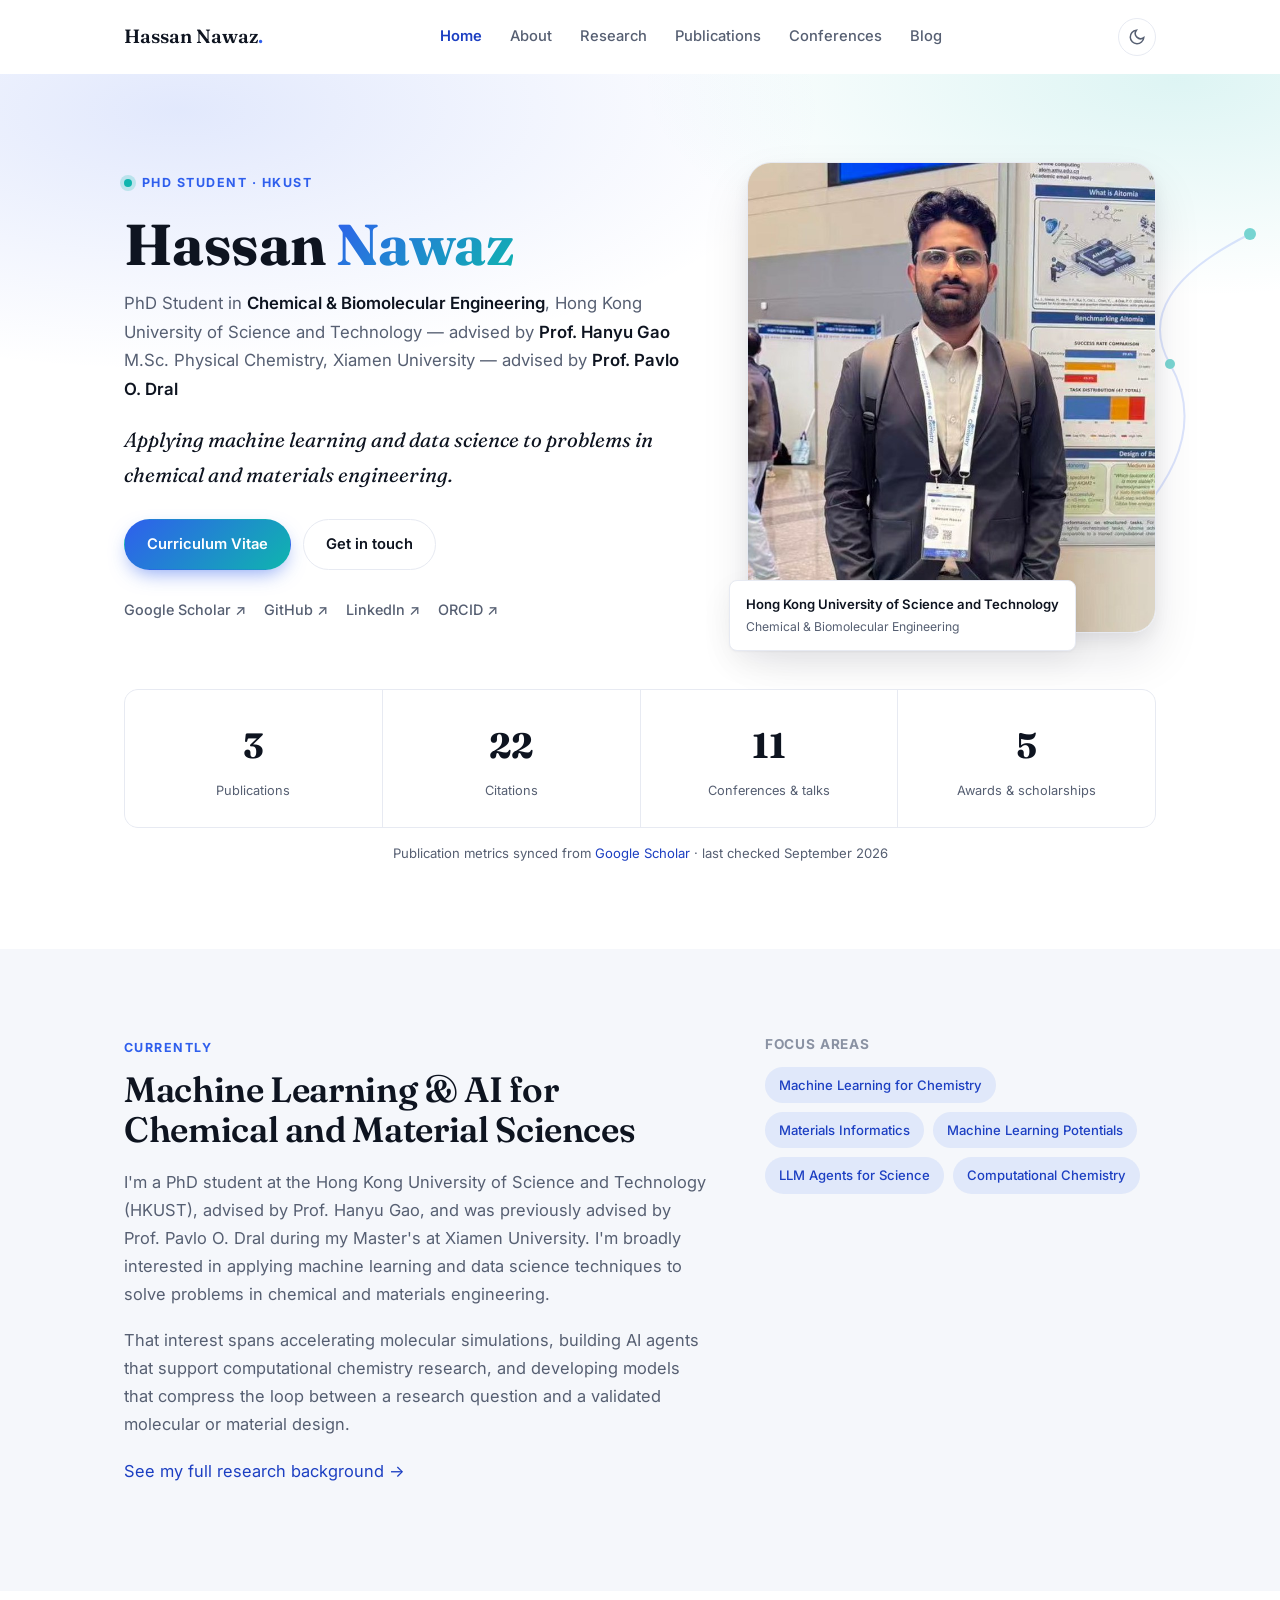
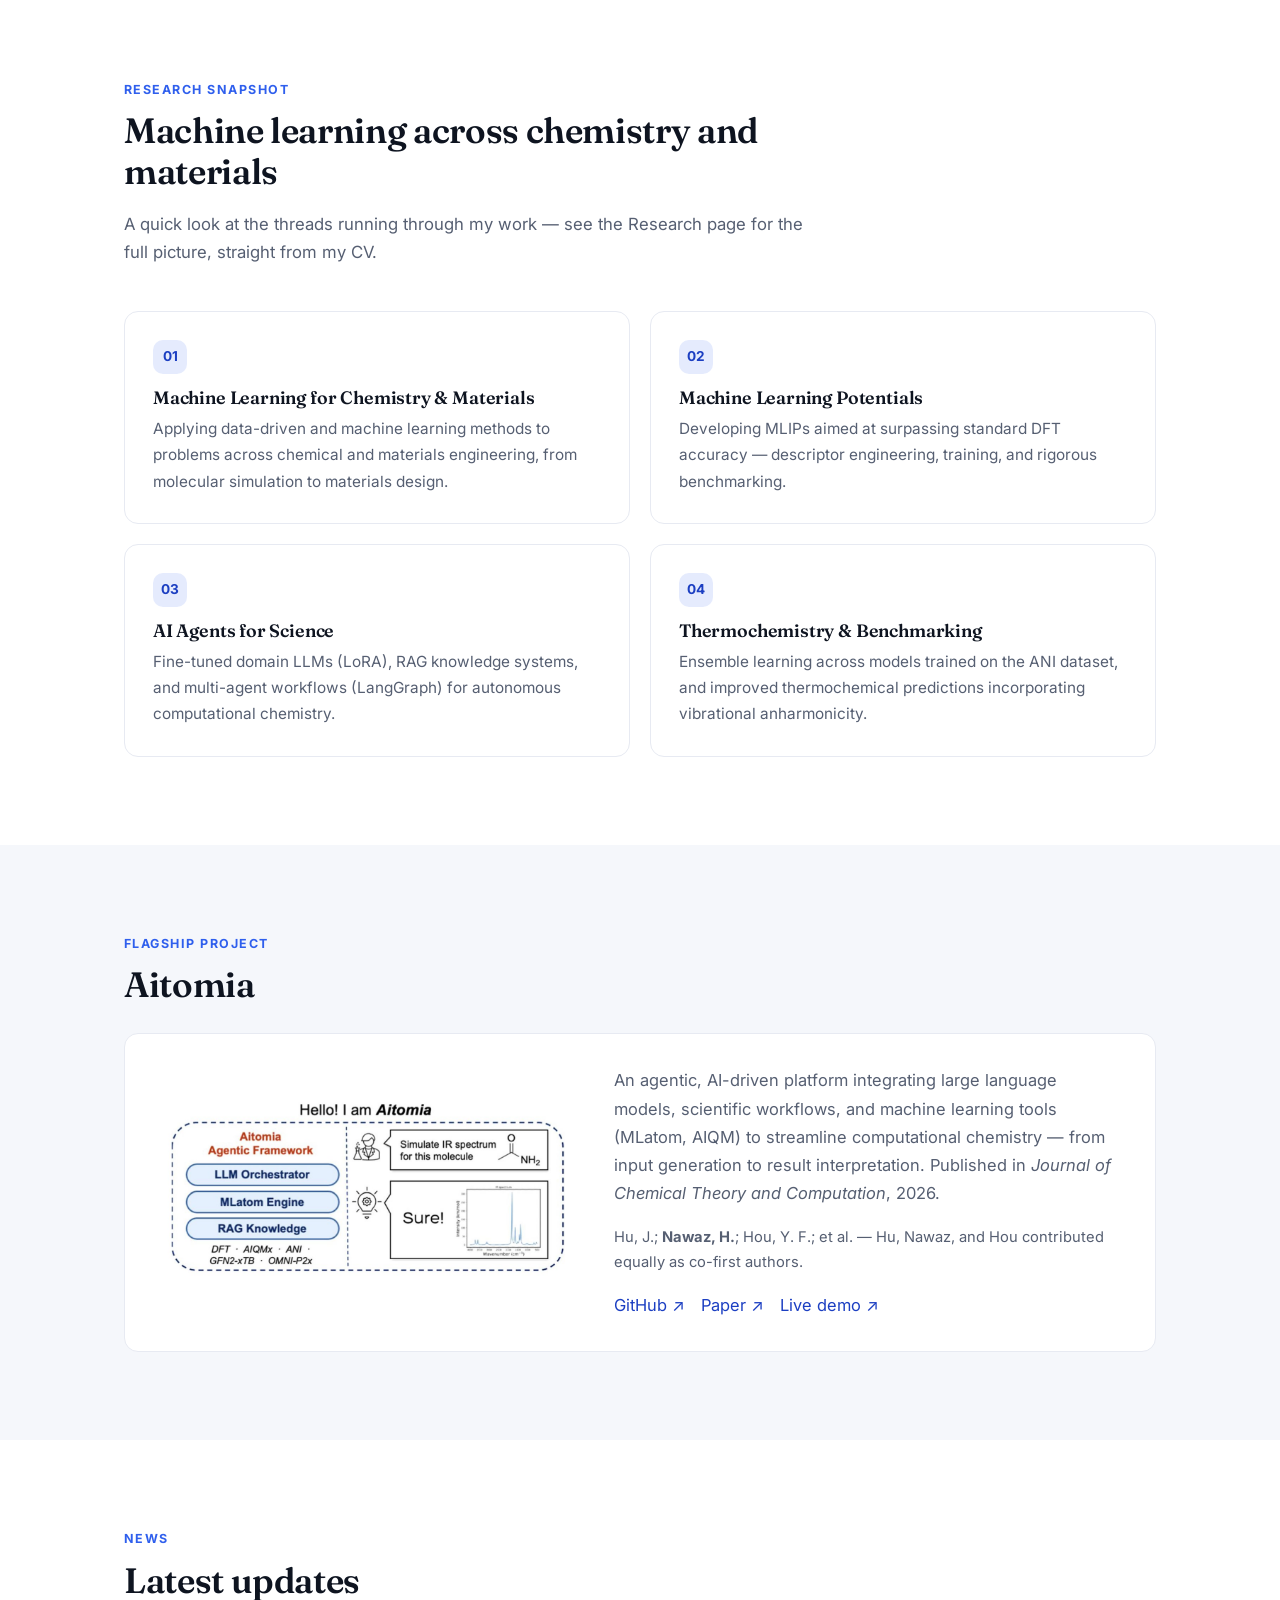
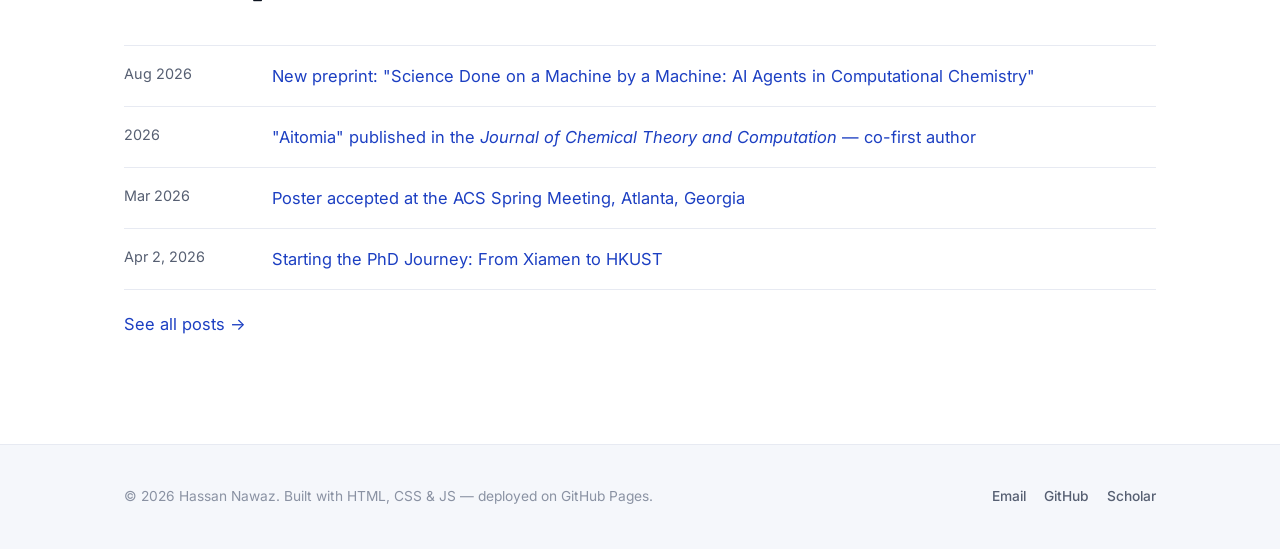
==== commit 855ece91: "Update status to current PhD student; sync publications from Google Scholar - No longer "incoming" —" ====
--- a/index.html
+++ b/index.html
@@ -3,8 +3,8 @@
 <head>
 <meta charset="UTF-8">
 <meta name="viewport" content="width=device-width, initial-scale=1.0">
-<title>Hassan Nawaz — AI &amp; Machine Learning for Copolymers</title>
-<meta name="description" content="Hassan Nawaz — PhD student at HKUST working on AI and machine learning for copolymers, advised by Prof. Hanyu Gao. Former computational chemistry researcher at Xiamen University.">
+<title>Hassan Nawaz — Machine Learning &amp; AI for Chemical and Material Sciences</title>
+<meta name="description" content="Hassan Nawaz — PhD student at HKUST advised by Prof. Hanyu Gao, applying machine learning and data science to chemical and materials engineering. Previously advised by Prof. Pavlo O. Dral at Xiamen University.">
 <link rel="icon" type="image/svg+xml" href="images/favicon.svg">
 <link rel="preconnect" href="https://fonts.googleapis.com">
 <link rel="preconnect" href="https://fonts.gstatic.com" crossorigin>
@@ -52,14 +52,14 @@
       <div>
         <div class="hero-eyebrow-row">
           <span class="status-dot"></span>
-          <span class="eyebrow" style="margin:0;">Incoming PhD Student · HKUST</span>
+          <span class="eyebrow" style="margin:0;">PhD Student · HKUST</span>
         </div>
         <h1>Hassan <span class="accent-word">Nawaz</span></h1>
         <p class="hero-role">
           PhD Student in <strong>Chemical &amp; Biomolecular Engineering</strong>, Hong Kong University of Science and Technology — advised by <strong>Prof. Hanyu Gao</strong><br>
           M.Sc. Physical Chemistry, Xiamen University — advised by <strong>Prof. Pavlo O. Dral</strong>
         </p>
-        <p class="hero-tagline">Teaching machines to understand — and design — the next generation of copolymers.</p>
+        <p class="hero-tagline">Applying machine learning and data science to problems in chemical and materials engineering.</p>
         <div class="hero-actions">
           <a href="cv/hassan-cv.pdf" class="btn btn-primary" target="_blank" rel="noopener">Curriculum Vitae</a>
           <a href="about.html#contact" class="btn btn-ghost">Get in touch</a>
@@ -75,17 +75,18 @@
         <div class="hero-photo">
           <img src="images/hassan-profile.jpg" alt="Portrait of Hassan Nawaz">
         </div>
-        <div class="hero-photo-badge">Xiamen, China → Hong Kong<span>relocating September 2026</span></div>
+        <div class="hero-photo-badge">Hong Kong University of Science and Technology<span>Chemical &amp; Biomolecular Engineering</span></div>
       </div>
     </div>
 
     <div class="container">
       <div class="stats-strip reveal">
-        <div class="stat-cell"><div class="stat-num" data-count="1">0</div><div class="stat-label">Publication (co-first author)</div></div>
-        <div class="stat-cell"><div class="stat-num" data-count="10" data-suffix="+">0</div><div class="stat-label">Conferences &amp; talks</div></div>
-        <div class="stat-cell"><div class="stat-num" data-count="5">0</div><div class="stat-label">Research projects</div></div>
+        <div class="stat-cell"><div class="stat-num" data-count="3">0</div><div class="stat-label">Publications</div></div>
+        <div class="stat-cell"><div class="stat-num" data-count="22">0</div><div class="stat-label">Citations</div></div>
+        <div class="stat-cell"><div class="stat-num" data-count="11">0</div><div class="stat-label">Conferences &amp; talks</div></div>
         <div class="stat-cell"><div class="stat-num" data-count="5">0</div><div class="stat-label">Awards &amp; scholarships</div></div>
       </div>
+      <p class="muted" style="text-align:center; font-size:0.82rem; margin-top:14px;">Publication metrics synced from <a href="https://scholar.google.com/citations?user=_JOKn14AAAAJ&hl=en" target="_blank" rel="noopener">Google Scholar</a> · last checked September 2026</p>
     </div>
   </section>
 
@@ -93,19 +94,19 @@
     <div class="container about-grid reveal">
       <div class="about-text">
         <span class="eyebrow">Currently</span>
-        <h2>AI &amp; machine learning for copolymers</h2>
-        <p>My PhD research at HKUST focuses on developing AI and machine learning methods for understanding, predicting, and designing copolymers — building on a foundation in AI-enhanced computational chemistry and machine learning interatomic potentials developed during my Master's at Xiamen University under Prof. Pavlo O. Dral.</p>
-        <p>I'm broadly interested in how machine learning can compress the loop between a research question and a validated molecular or material design — whether that's a copolymer sequence, a reaction pathway, or a potential energy surface.</p>
+        <h2>Machine Learning &amp; AI for Chemical and Material Sciences</h2>
+        <p>I'm a PhD student at the Hong Kong University of Science and Technology (HKUST), advised by Prof. Hanyu Gao, and was previously advised by Prof. Pavlo O. Dral during my Master's at Xiamen University. I'm broadly interested in applying machine learning and data science techniques to solve problems in chemical and materials engineering.</p>
+        <p>That interest spans accelerating molecular simulations, building AI agents that support computational chemistry research, and developing models that compress the loop between a research question and a validated molecular or material design.</p>
         <p><a href="research.html">See my full research background →</a></p>
       </div>
       <div class="about-aside">
         <h3>Focus areas</h3>
         <ul class="tag-list">
-          <li class="tag">AI for Copolymer Design</li>
+          <li class="tag">Machine Learning for Chemistry</li>
+          <li class="tag">Materials Informatics</li>
           <li class="tag">Machine Learning Potentials</li>
+          <li class="tag">LLM Agents for Science</li>
           <li class="tag">Computational Chemistry</li>
-          <li class="tag">LLM Agents for Science</li>
-          <li class="tag">Molecular Discovery</li>
         </ul>
       </div>
     </div>
@@ -115,14 +116,14 @@
     <div class="container">
       <div class="section-head reveal">
         <span class="eyebrow">Research Snapshot</span>
-        <h2>From copolymers to autonomous chemistry</h2>
+        <h2>Machine learning across chemistry and materials</h2>
         <p>A quick look at the threads running through my work — see the Research page for the full picture, straight from my CV.</p>
       </div>
       <div class="research-grid reveal-stagger">
         <div class="card">
           <div class="card-num">01</div>
-          <h3>AI for Copolymer Design</h3>
-          <p>Current PhD research at HKUST: machine learning methods to predict and design copolymer structure–property relationships.</p>
+          <h3>Machine Learning for Chemistry &amp; Materials</h3>
+          <p>Applying data-driven and machine learning methods to problems across chemical and materials engineering, from molecular simulation to materials design.</p>
         </div>
         <div class="card">
           <div class="card-num">02</div>
@@ -136,8 +137,8 @@
         </div>
         <div class="card">
           <div class="card-num">04</div>
-          <h3>Topological Materials</h3>
-          <p>First-principles DFT calculations and ML-assisted screening to discover new functional topological materials.</p>
+          <h3>Thermochemistry &amp; Benchmarking</h3>
+          <p>Ensemble learning across models trained on the ANI dataset, and improved thermochemical predictions incorporating vibrational anharmonicity.</p>
         </div>
       </div>
     </div>
@@ -172,16 +173,16 @@
       </div>
       <div style="display:grid; gap:0;">
         <div style="display:grid; grid-template-columns:130px 1fr; gap:18px; padding:16px 0; border-top:1px solid var(--border);">
+          <span class="muted" style="font-size:0.9rem;">Aug 2026</span>
+          <a href="publications.html">New preprint: "Science Done on a Machine by a Machine: AI Agents in Computational Chemistry"</a>
+        </div>
+        <div style="display:grid; grid-template-columns:130px 1fr; gap:18px; padding:16px 0; border-top:1px solid var(--border);">
           <span class="muted" style="font-size:0.9rem;">2026</span>
           <a href="publications.html">"Aitomia" published in the <em>Journal of Chemical Theory and Computation</em> — co-first author</a>
         </div>
         <div style="display:grid; grid-template-columns:130px 1fr; gap:18px; padding:16px 0; border-top:1px solid var(--border);">
           <span class="muted" style="font-size:0.9rem;">Mar 2026</span>
-          <a href="conferences.html">Poster presentation at the ACS Spring Meeting, Atlanta, Georgia</a>
-        </div>
-        <div style="display:grid; grid-template-columns:130px 1fr; gap:18px; padding:16px 0; border-top:1px solid var(--border);">
-          <span class="muted" style="font-size:0.9rem;">May 12, 2026</span>
-          <a href="blog/why-conformer-search-needs-ml.html">Why Conformer Search Needs Machine Learning</a>
+          <a href="conferences.html">Poster accepted at the ACS Spring Meeting, Atlanta, Georgia</a>
         </div>
         <div style="display:grid; grid-template-columns:130px 1fr; gap:18px; padding:16px 0; border-top:1px solid var(--border); border-bottom:1px solid var(--border);">
           <span class="muted" style="font-size:0.9rem;">Apr 2, 2026</span>
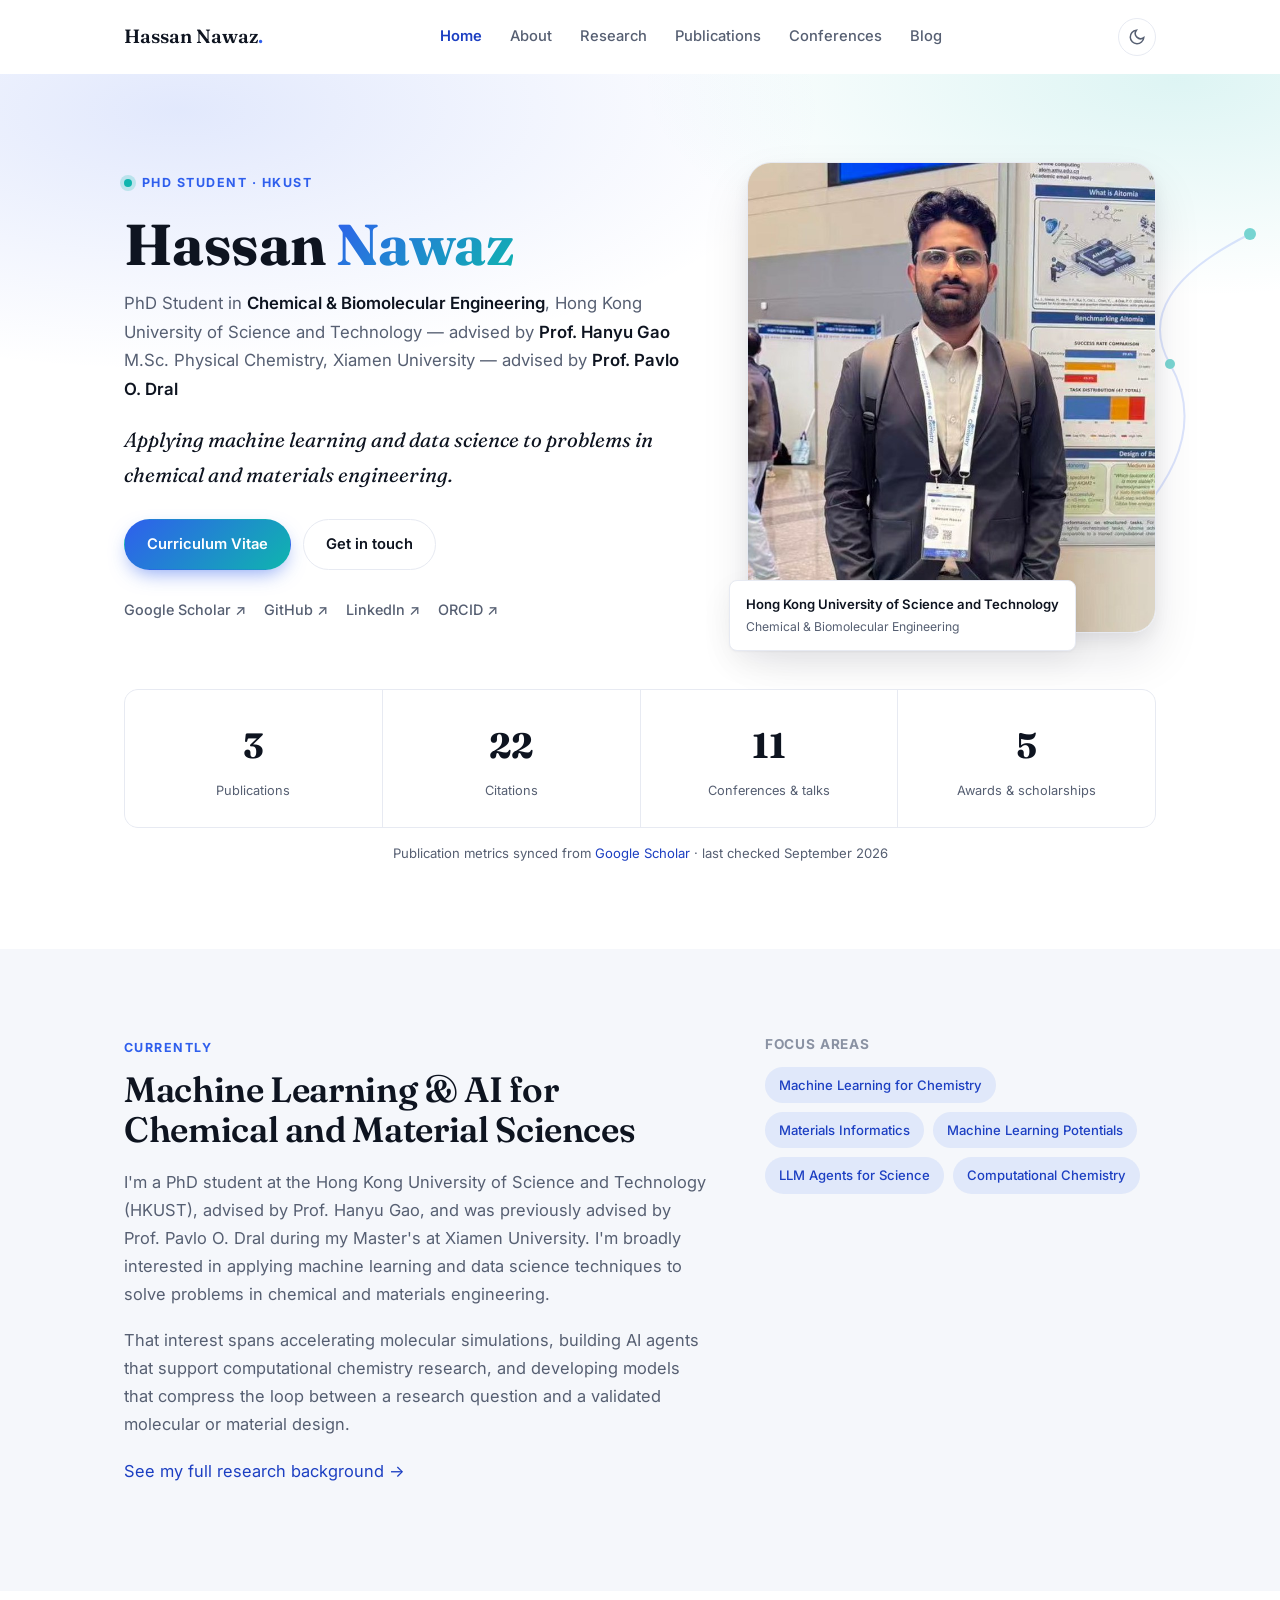
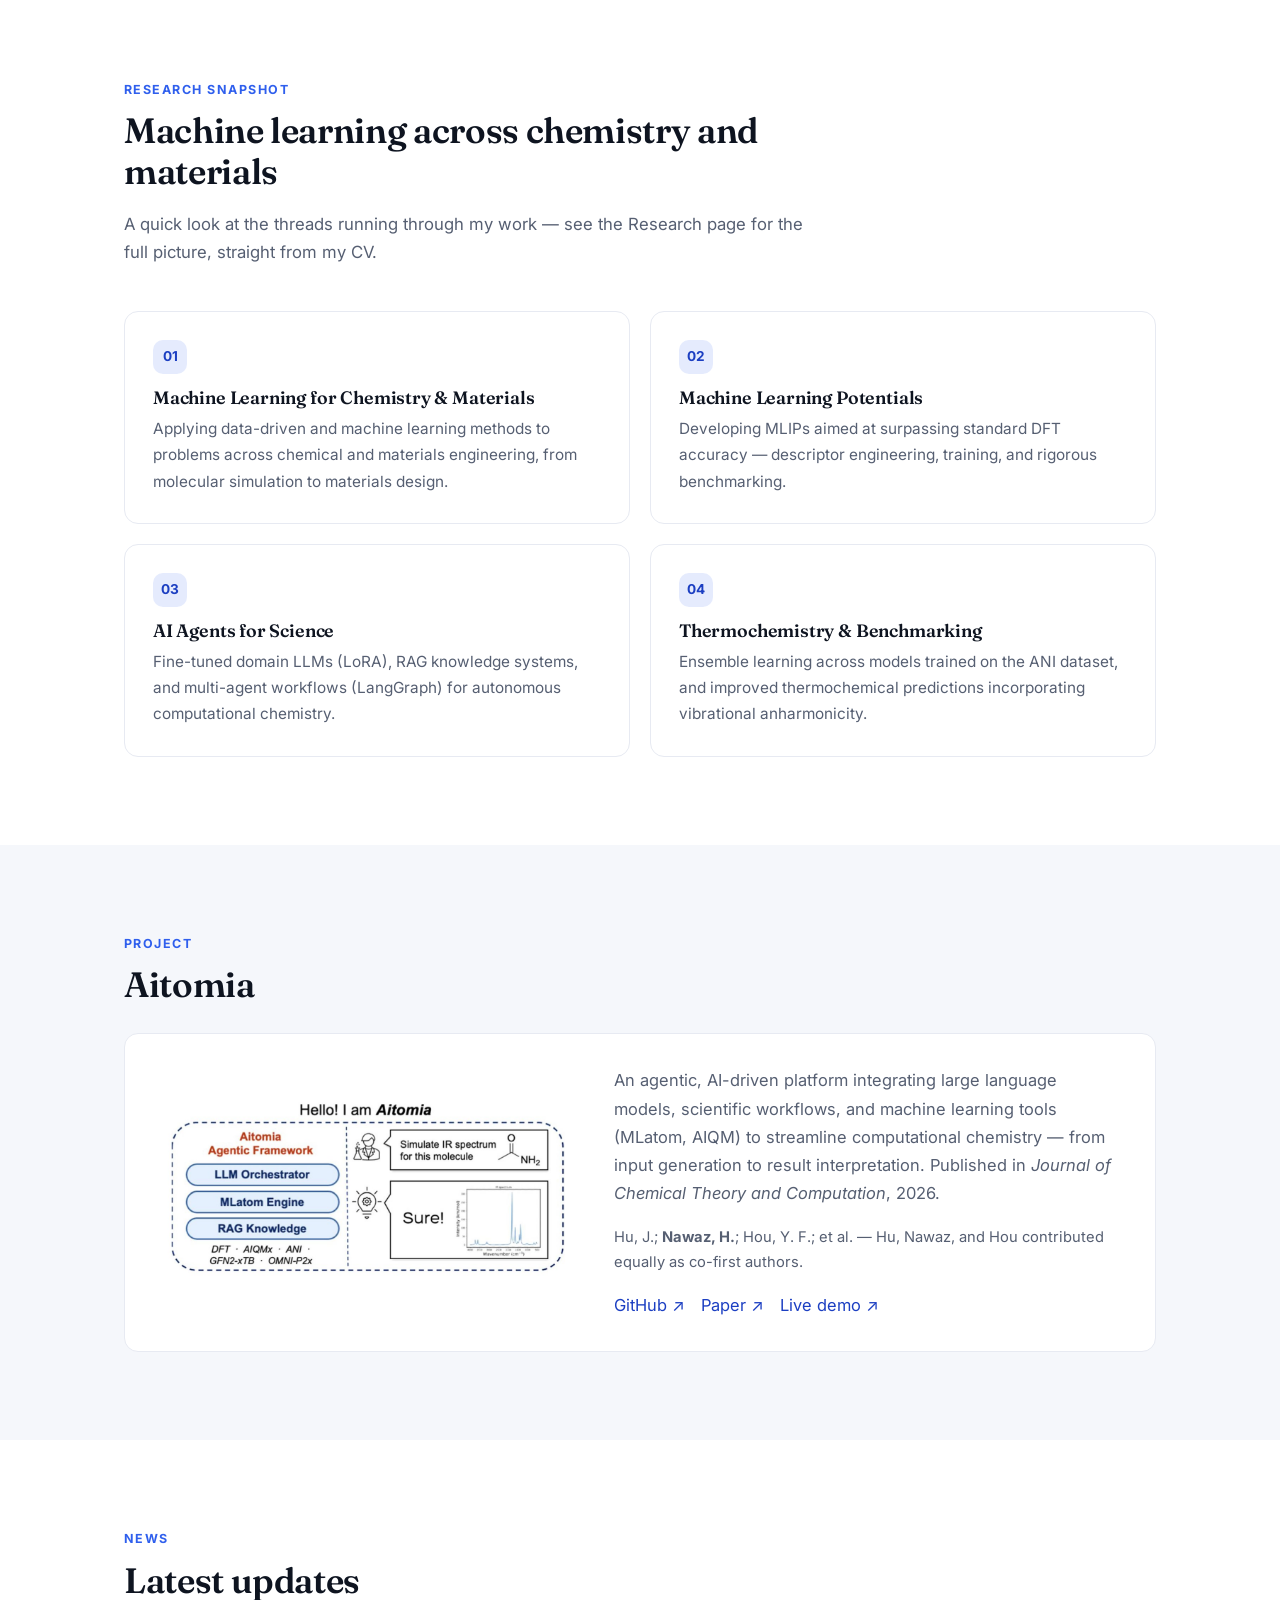
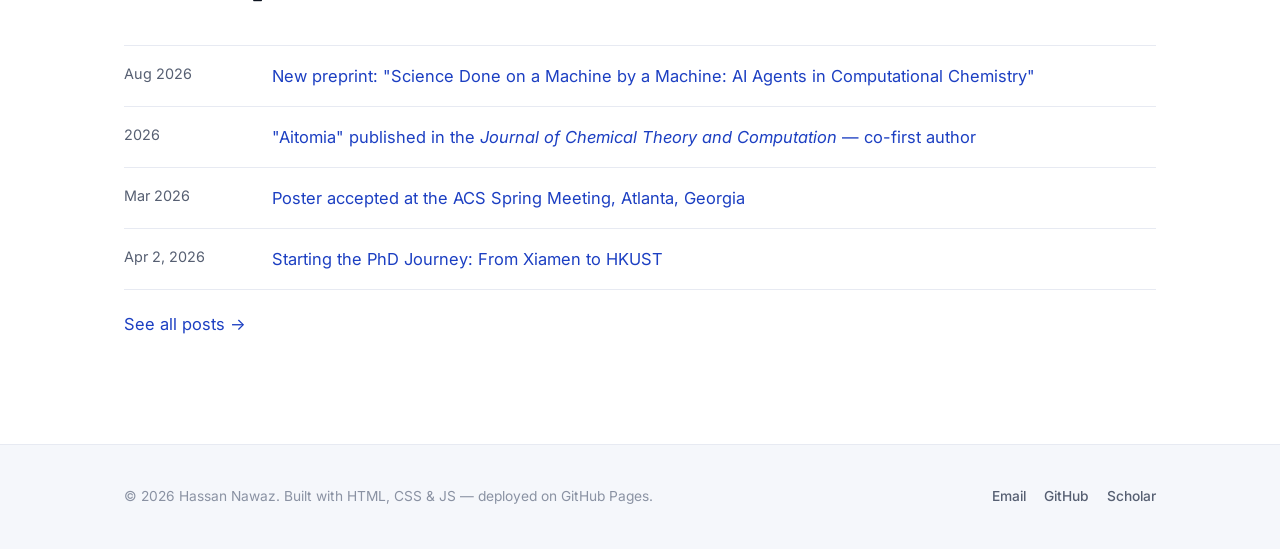
==== commit 296a7bfb: "Trim CV superlatives, add HKUST email, new PhD project, and figure - Remove "Top of class" / "Top 5"" ====
--- a/index.html
+++ b/index.html
@@ -147,7 +147,7 @@
   <section class="section-soft">
     <div class="container reveal">
       <div class="section-head" style="margin-bottom:28px;">
-        <span class="eyebrow">Flagship Project</span>
+        <span class="eyebrow">Project</span>
         <h2>Aitomia</h2>
       </div>
       <div class="card" style="display:grid; grid-template-columns:1fr 1.2fr; gap:32px; align-items:center; padding:32px;">
@@ -199,7 +199,7 @@
   <div class="container footer-inner">
     <p>© <span id="year"></span> Hassan Nawaz. Built with HTML, CSS &amp; JS — deployed on GitHub Pages.</p>
     <div class="footer-links">
-      <a href="mailto:hassanchemist@yahoo.com">Email</a>
+      <a href="mailto:hnawaz@connect.ust.hk">Email</a>
       <a href="https://github.com/hassan-nawaz-awan" target="_blank" rel="noopener">GitHub</a>
       <a href="https://scholar.google.com/citations?user=_JOKn14AAAAJ&hl=en" target="_blank" rel="noopener">Scholar</a>
     </div>
